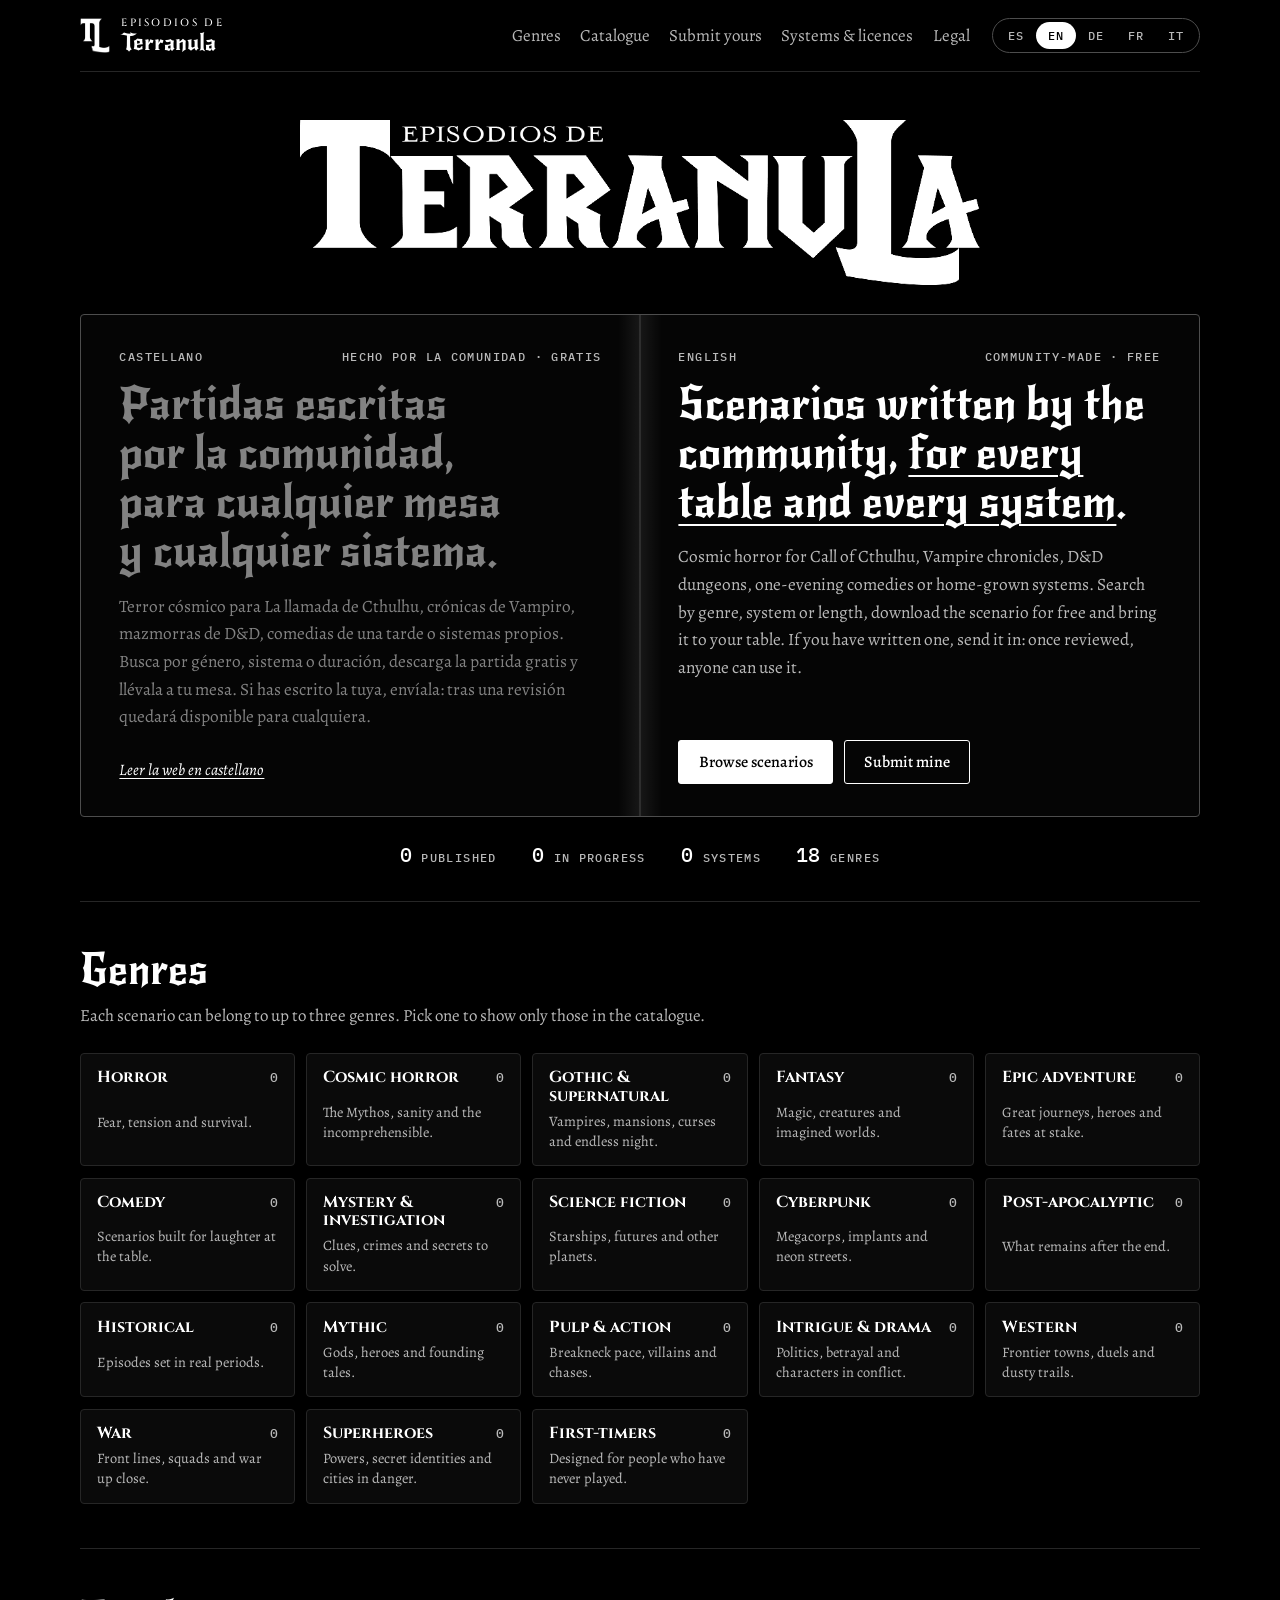
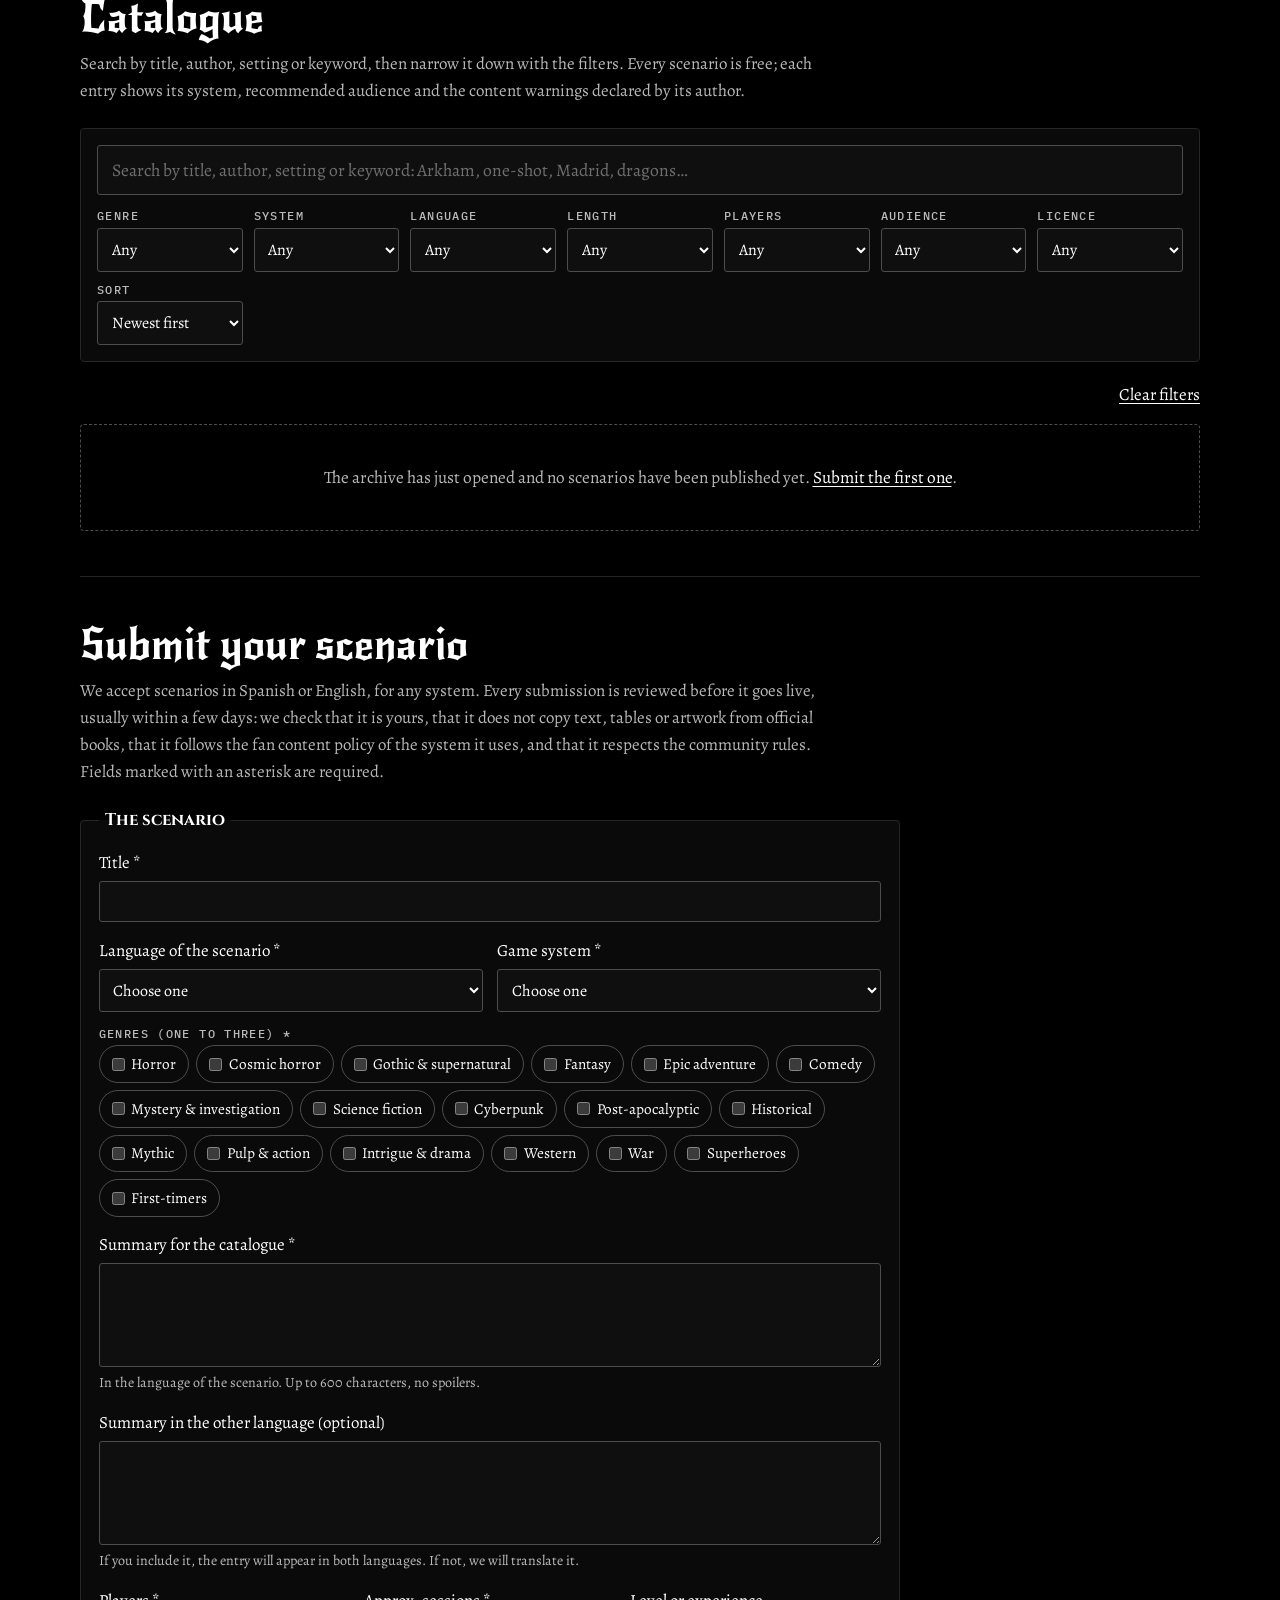
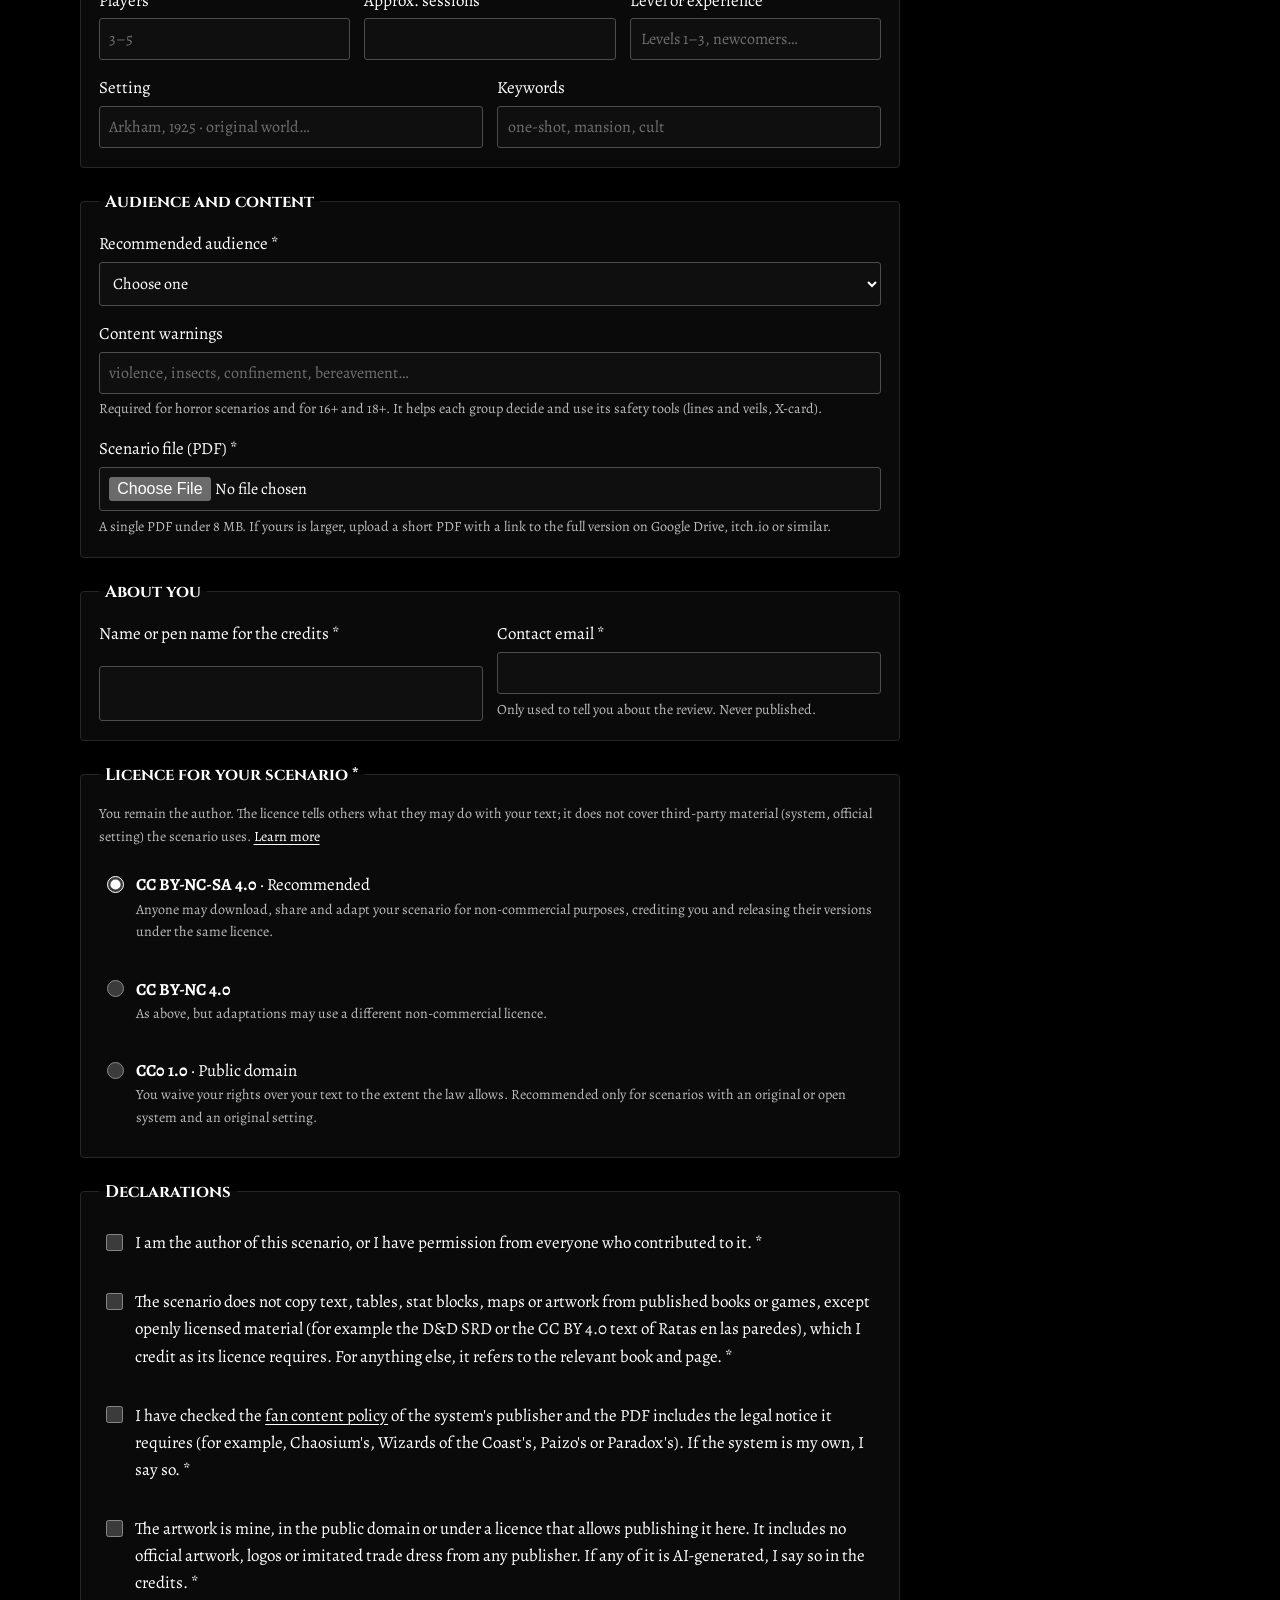
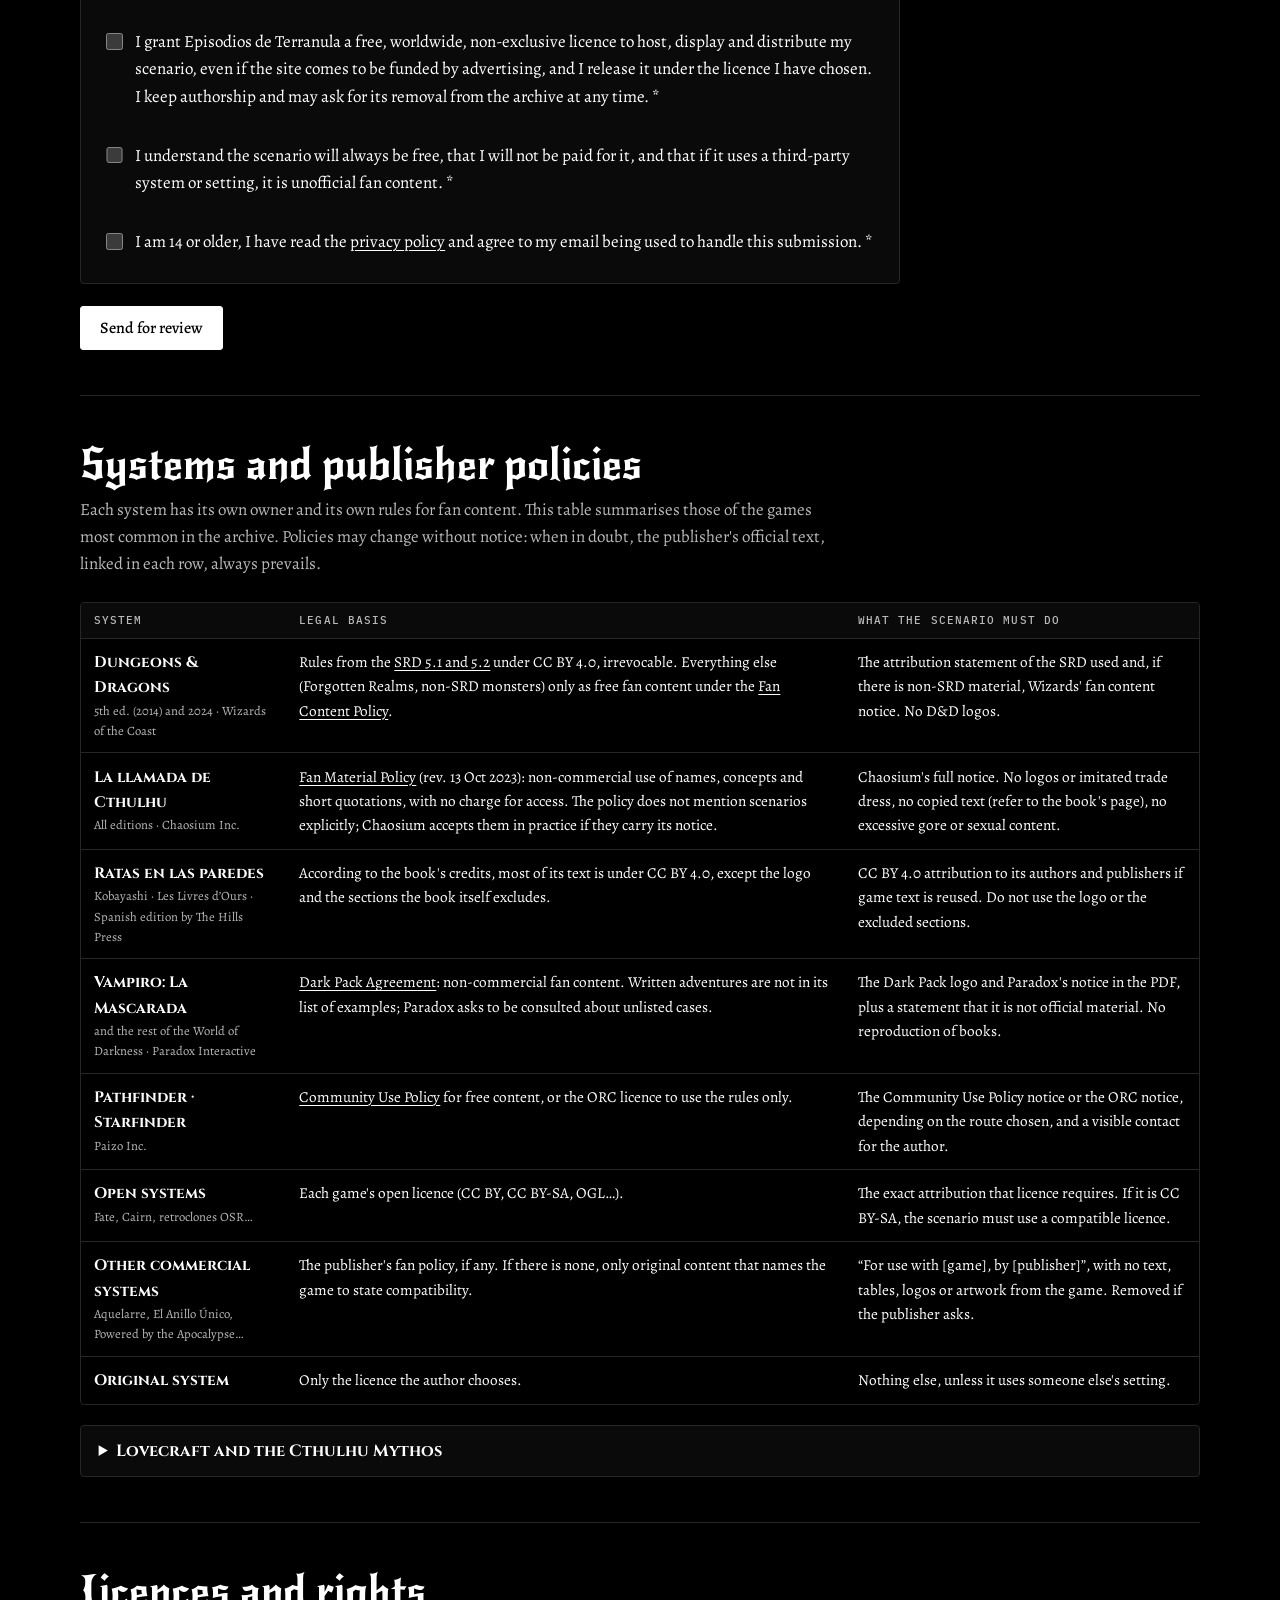
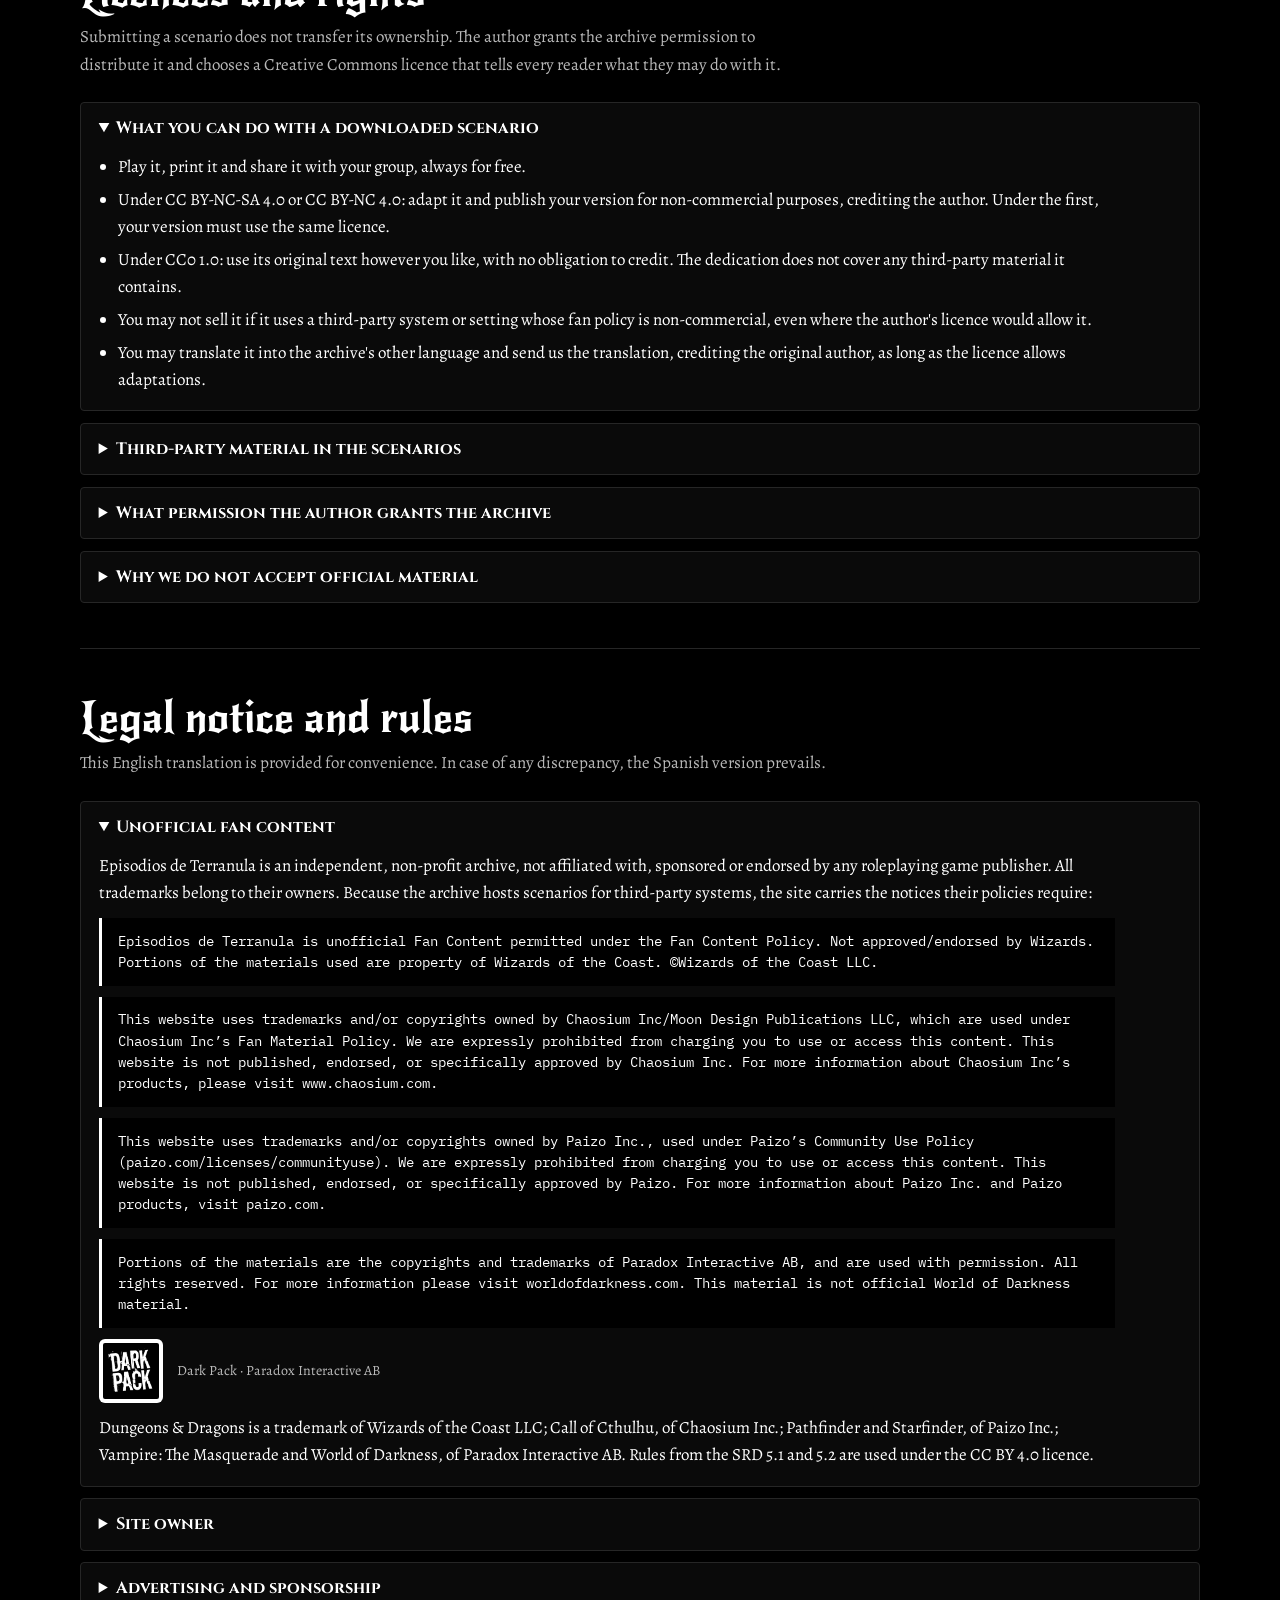
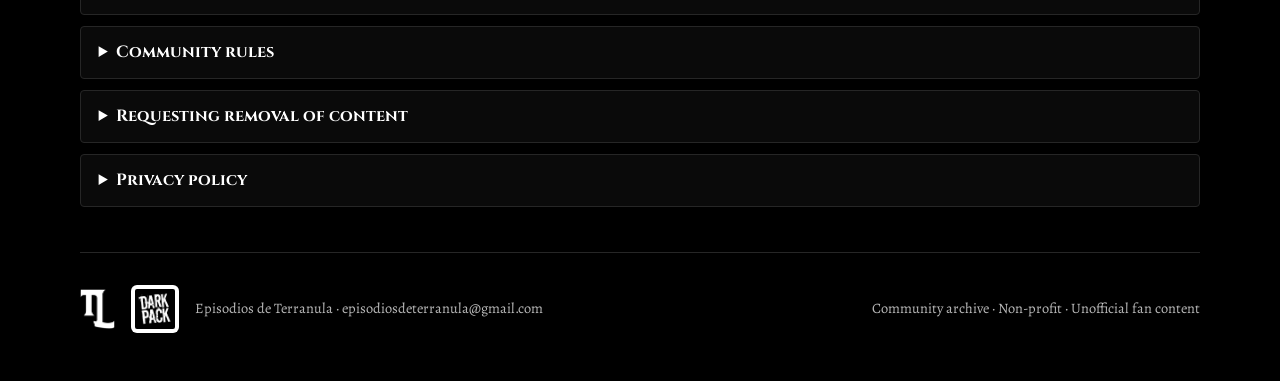
==== index.html @ b9281679 "Add files via upload" ====
<!DOCTYPE html>
<html lang="es" data-lang="es">
<head>
<meta charset="utf-8">
<meta name="viewport" content="width=device-width,initial-scale=1,viewport-fit=cover">
<title>Episodios de Terranula</title>
<meta name="description" content="Archivo comunitario de partidas de rol gratuitas para cualquier sistema: terror, terror cósmico, fantasía, aventura épica, comedia y más. A community archive of free tabletop RPG scenarios for any system.">
<meta name="theme-color" content="#000000">
<link rel="icon" type="image/png" href="favicon.png">
<link rel="preconnect" href="https://fonts.googleapis.com">
<link rel="preconnect" href="https://fonts.gstatic.com" crossorigin>
<link rel="stylesheet" href="https://fonts.googleapis.com/css2?family=New+Rocker&family=Cinzel:wght@500;700&family=Alegreya:ital,wght@0,400;0,500;0,700;1,400&family=IBM+Plex+Mono:wght@400;500&display=swap">
<script>
/* Idioma inicial: ?lang= → preferencia guardada → idioma del navegador */
(function(){
  var l = null, ok = function(x){ return ["es","en","de","fr","it"].indexOf(x) > -1; };
  try { l = new URLSearchParams(location.search).get("lang"); } catch(e){}
  if(!ok(l)){ try { l = localStorage.getItem("et-lang"); } catch(e){} }
  if(!ok(l)){ var n = String(navigator.language || "es").slice(0,2).toLowerCase(); l = ok(n) ? n : "en"; }
  document.documentElement.setAttribute("data-lang", l);
  document.documentElement.lang = l;
})();
</script>
<style>
/* Episodios de Terranula — misma arquitectura que Códice Errante: portada como libro abierto (castellano en el verso, inglés en el recto) y el resto del archivo en el idioma activo. Fondo negro, letra blanca. */
:root{
  color-scheme:dark;
  --bg:#000; --surface:#0A0A0A; --page:#050505; --ink:#FFFFFF; --muted:rgba(255,255,255,.72); --faint:rgba(255,255,255,.5);
  --line:#262626; --line2:#4D4D4D; --field:#0F0F0F; --fold:rgba(255,255,255,.07);
  --display:"New Rocker", "Cinzel", Georgia, serif;
  --caps:"Cinzel", "Trajan Pro", Georgia, serif;
  --body:"Alegreya", "Palatino Linotype", Georgia, serif;
  --mono:"IBM Plex Mono", ui-monospace, "SFMono-Regular", Consolas, monospace;
}
:root:not([data-lang="en"]) body [lang="en"]:not(.both),
:root:not([data-lang="de"]) body [lang="de"]:not(.both),
:root:not([data-lang="fr"]) body [lang="fr"]:not(.both),
:root:not([data-lang="it"]) body [lang="it"]:not(.both),
:root:not([data-lang="es"]) body [lang="es"]:not(.both){display:none !important}
/* Portada: castellano en el verso; en el recto, inglés o el idioma activo (alemán, francés, italiano) */
.page[lang="de"], .page[lang="fr"], .page[lang="it"]{display:none}
:root[data-lang="de"] .page[lang="de"], :root[data-lang="fr"] .page[lang="fr"], :root[data-lang="it"] .page[lang="it"]{display:flex}
:root[data-lang="de"] .page[lang="en"], :root[data-lang="fr"] .page[lang="en"], :root[data-lang="it"] .page[lang="en"]{display:none}
[hidden]{display:none !important}

*{box-sizing:border-box}
html{scroll-behavior:smooth; background:var(--bg)}
@media (prefers-reduced-motion:reduce){html{scroll-behavior:auto}}
body{background:var(--bg); color:var(--ink); font:400 1.06rem/1.6 var(--body); margin:0;
  padding-top:env(safe-area-inset-top,0px); padding-bottom:env(safe-area-inset-bottom,0px);
  padding-left:max(16px, env(safe-area-inset-left, 0px)); padding-right:max(16px, env(safe-area-inset-right, 0px))}
img{max-width:100%}
.wrap{max-width:1120px; margin:0 auto}
a{color:var(--ink); text-decoration-thickness:1px; text-underline-offset:.18em}
a:focus-visible, button:focus-visible, input:focus-visible, select:focus-visible, textarea:focus-visible, summary:focus-visible{outline:2px solid var(--ink); outline-offset:2px}
h1,h2,h3{text-wrap:balance; line-height:1.1; margin:0; font-weight:400}
h1,h2{font-family:var(--display)}
h3{font-family:var(--caps); font-weight:700}
p{margin:0}
.label{font:500 .72rem/1.2 var(--mono); letter-spacing:.12em; text-transform:uppercase; color:var(--muted)}
.sr{position:absolute; width:1px; height:1px; overflow:hidden; clip:rect(0 0 0 0); white-space:nowrap}

/* Navegación */
nav{display:flex; flex-wrap:wrap; gap:.7rem 1.4rem; align-items:center; justify-content:space-between; padding-block:1.1rem; border-bottom:1px solid var(--line)}
.brand{color:var(--ink); text-decoration:none; display:flex; gap:.7rem; align-items:center}
.brand img{width:30px; height:auto; flex:none}
.brand small{display:block; font:500 .66rem/1 var(--caps); letter-spacing:.22em; text-transform:uppercase}
.brand b{display:block; font:400 1.45rem/1 var(--display); margin-top:.15rem}
.navr{display:flex; flex-wrap:wrap; align-items:center; gap:.6rem 1.4rem}
nav ul{list-style:none; display:flex; flex-wrap:wrap; gap:.4rem 1.2rem; margin:0; padding:0}
nav ul a{color:var(--muted); text-decoration:none}
nav ul a:hover{color:var(--ink)}
.langs{display:inline-flex; border:1px solid var(--line2); border-radius:99px; padding:3px}
.langs button{font:500 .78rem/1 var(--mono); letter-spacing:.08em; border:0; background:transparent; color:var(--muted); padding:.45rem .75rem; border-radius:99px; cursor:pointer}
.langs button[aria-pressed="true"]{background:var(--ink); color:var(--bg)}

/* Portada */
.hero{padding-block:3rem 2.2rem; display:grid; gap:1.8rem}
.logo{display:block; width:min(680px, 100%); margin:0 auto; height:auto}
.spread{position:relative; display:grid; grid-template-columns:1fr 1fr; background:var(--page); border:1px solid var(--line2); border-radius:4px}
.spread::after{content:""; position:absolute; top:0; bottom:0; left:50%; width:44px; transform:translateX(-50%); pointer-events:none;
  background:linear-gradient(90deg, transparent, var(--fold) 48%, var(--line2) 50%, var(--fold) 52%, transparent)}
.page{padding:2.2rem 2.4rem 2rem; display:flex; flex-direction:column; gap:1rem; min-width:0; transition:color .25s}
.page .folio{display:flex; justify-content:space-between; gap:1rem}
.page h2{font-size:clamp(1.8rem,3.5vw,2.8rem)}
.page h2 em{font-style:normal; text-decoration:underline; text-decoration-thickness:2px; text-underline-offset:.16em}
.page p{color:var(--muted); font-size:1.08rem; max-width:32em}
.page .foot{margin-top:auto; padding-top:.6rem}
.cta{display:flex; flex-wrap:wrap; gap:.7rem}
.switch{font:italic 400 1rem var(--body); background:none; border:0; padding:0; color:var(--ink); text-decoration:underline; text-underline-offset:.18em; cursor:pointer; text-align:left}
.page:not(.active){color:var(--faint)}
.page:not(.active) h2 em{text-decoration:none}
.page:not(.active) p{color:var(--faint)}
.page:not(.active) .cta{display:none}
.page.active .switch{display:none}
.btn{display:inline-flex; align-items:center; gap:.4rem; font:500 1rem/1 var(--body); padding:.8rem 1.2rem; border-radius:3px; text-decoration:none; border:1px solid var(--ink); color:var(--ink); background:transparent; cursor:pointer}
.btn.primary{background:var(--ink); color:var(--bg)}
.btn[disabled]{opacity:.5; cursor:not-allowed}
.ledger{display:flex; flex-wrap:wrap; gap:.6rem 2.2rem; align-items:baseline; justify-content:center}
.ledger div{display:flex; gap:.6rem; align-items:baseline}
.ledger b{font:500 1.25rem/1 var(--mono); font-variant-numeric:tabular-nums}

section{padding-block:2.8rem; border-top:1px solid var(--line); scroll-margin-top:1rem}
.head{display:grid; gap:.5rem; margin-bottom:1.5rem}
.head h2{font-size:clamp(1.9rem,4.2vw,2.7rem)}
.head p{color:var(--muted); max-width:44em}

/* Géneros */
.genres{display:grid; grid-template-columns:repeat(auto-fill,minmax(200px,1fr)); gap:.7rem}
.genre{display:grid; gap:.35rem; text-align:left; background:var(--surface); border:1px solid var(--line); border-radius:4px; padding:.9rem 1rem; color:var(--ink); font:inherit; cursor:pointer; min-width:0}
.genre:hover, .genre[aria-pressed="true"]{border-color:var(--ink)}
.genre[aria-pressed="true"]{background:#141414}
.genre .gtop{display:flex; justify-content:space-between; align-items:baseline; gap:.6rem}
.genre b{font:700 1rem/1.15 var(--caps)}
.genre .n{font:500 .8rem/1 var(--mono); color:var(--muted); font-variant-numeric:tabular-nums}
.genre span.d{font-size:.9rem; color:var(--muted); line-height:1.4}

/* Buscador y filtros */
.search{display:grid; gap:.9rem; background:var(--surface); border:1px solid var(--line); border-radius:4px; padding:1rem; margin-bottom:1.2rem}
.search input[type=search]{width:100%; font:400 1.1rem var(--body); padding:.75rem .9rem; border:1px solid var(--line2); border-radius:3px; background:var(--field); color:var(--ink)}
.fgrid{display:grid; grid-template-columns:repeat(auto-fit,minmax(140px,1fr)); gap:.7rem}
.fgrid label{display:grid; gap:.3rem; min-width:0}
select, .form input, .form textarea{font:400 1rem var(--body); padding:.55rem .6rem; border:1px solid var(--line2); border-radius:3px; background:var(--field); color:var(--ink); width:100%; min-width:0}
::placeholder{color:rgba(255,255,255,.4)}
.bar{display:flex; flex-wrap:wrap; justify-content:space-between; align-items:center; gap:.6rem; margin-bottom:1rem}
.linkbtn{background:none; border:0; color:var(--ink); font:inherit; cursor:pointer; text-decoration:underline; text-underline-offset:.18em; padding:0}

/* Fichas */
.grid{display:grid; grid-template-columns:repeat(auto-fill,minmax(290px,1fr)); gap:1.1rem}
.grid:empty{display:none}
.card{background:var(--surface); border:1px solid var(--line); border-radius:4px; display:flex; flex-direction:column; min-width:0; text-align:left; color:inherit; font:inherit; padding:0; cursor:pointer}
.card:hover{border-color:var(--ink)}
.card .top{padding:1.1rem 1.1rem .9rem; display:grid; gap:.5rem}
.card h3{font-size:1.3rem}
.by{font-size:.92rem; color:var(--muted); font-style:italic}
.card p.sum{color:var(--muted); font-size:.98rem; display:-webkit-box; -webkit-line-clamp:3; -webkit-box-orient:vertical; overflow:hidden}
.note{font-size:.85rem; color:var(--muted); font-style:italic}
.tags{display:flex; flex-wrap:wrap; gap:.35rem}
.status, .tag{font:500 .68rem/1 var(--mono); padding:.32rem .45rem; border-radius:2px}
.status{letter-spacing:.08em; text-transform:uppercase; border:1px solid var(--ink)}
.status.preparacion{border-style:dashed; color:var(--muted)}
.tag{border:1px solid var(--line2); color:var(--muted)}
.tag.lang{background:var(--ink); color:var(--bg); border-color:var(--ink); letter-spacing:.08em}
.tag.age{border-color:var(--ink); color:var(--ink)}
dl.stats{margin:auto 0 0; display:grid; grid-template-columns:1.4fr 1fr 1fr 1fr; border-top:1px solid var(--line)}
dl.stats div{padding:.65rem .3rem; text-align:center; border-right:1px solid var(--line); min-width:0}
dl.stats div:last-child{border-right:0}
dl.stats dt{font:500 .6rem/1 var(--mono); letter-spacing:.1em; text-transform:uppercase; color:var(--muted)}
dl.stats dd{margin:.35rem 0 0; font:500 .85rem/1.15 var(--mono); font-variant-numeric:tabular-nums; overflow-wrap:anywhere}
.empty{padding:2.4rem 1.5rem; text-align:center; color:var(--muted); border:1px dashed var(--line2); border-radius:4px; font-size:1.08rem}

/* Diálogo de ficha */
dialog{border:1px solid var(--line2); border-radius:6px; background:var(--surface); color:var(--ink); width:min(720px, calc(100vw - 32px)); max-height:calc(100vh - 48px); padding:0}
dialog::backdrop{background:rgba(0,0,0,.8)}
.dlg{padding:1.4rem; display:grid; gap:1rem}
.dlg header{display:flex; justify-content:space-between; gap:1rem; align-items:start}
.dlg h3{font-size:clamp(1.5rem,4vw,2rem)}
.x{background:none; border:1px solid var(--line2); border-radius:3px; color:var(--ink); font:500 1rem var(--mono); width:2.2rem; height:2.2rem; cursor:pointer; flex:none}
.facts{display:grid; grid-template-columns:repeat(auto-fit,minmax(140px,1fr)); gap:.6rem; margin:0}
.facts div{border:1px solid var(--line); border-radius:3px; padding:.6rem .7rem; background:var(--bg); min-width:0}
.facts dd{margin:.3rem 0 0; font:500 .92rem var(--mono); overflow-wrap:anywhere}
.warnbox{border:1px dashed var(--line2); border-radius:3px; padding:.7rem .9rem; font-size:.95rem}
.licbox{border-left:3px solid var(--ink); padding:.7rem .9rem; background:var(--bg); font-size:.95rem; display:grid; gap:.5rem}
.actions{display:flex; flex-wrap:wrap; gap:.7rem; align-items:center}

/* Formulario */
.form{display:grid; gap:1.4rem; max-width:820px}
fieldset{border:1px solid var(--line); border-radius:4px; padding:1.1rem 1.1rem 1.2rem; margin:0; display:grid; gap:.9rem; background:var(--surface); min-width:0}
legend{font:700 1.05rem var(--caps); padding:0 .4rem}
.row{display:grid; grid-template-columns:repeat(auto-fit,minmax(180px,1fr)); gap:.9rem}
.field{display:grid; gap:.3rem; min-width:0}
.hint{font-size:.88rem; color:var(--muted)}
.req::after{content:" *"}
.form textarea{min-height:6.5rem; resize:vertical}
.radio, .check{display:grid; grid-template-columns:auto 1fr; gap:.6rem; align-items:start; padding:.55rem .2rem}
.radio input, .check input{margin-top:.3rem; width:1.05rem; height:1.05rem; accent-color:#fff}
.radio small{display:block; color:var(--muted); font-size:.88rem}
.chips{display:flex; flex-wrap:wrap; gap:.45rem}
.chips label{display:inline-flex; align-items:center; gap:.4rem; border:1px solid var(--line2); border-radius:99px; padding:.35rem .75rem; cursor:pointer; font-size:.95rem}
.chips input{accent-color:#fff; margin:0; width:auto; flex:none}
.chips label:has(input:checked){border-color:var(--ink); background:#161616}
.notice{padding:.9rem 1rem; border-radius:4px; border:1px solid var(--ink); background:var(--surface)}
.notice.err{border-style:dashed}
.hp{display:none}

/* Textos legales */
.legal{display:grid; gap:.7rem}
details{border:1px solid var(--line); border-radius:4px; background:var(--surface); min-width:0}
summary{cursor:pointer; padding:.9rem 1.1rem; font:700 1.02rem var(--caps)}
details .in{padding:0 1.1rem 1.1rem; display:grid; gap:.7rem; max-width:62em; overflow-wrap:anywhere; min-width:0}
details ul{margin:0; padding-left:1.2rem; display:grid; gap:.35rem}
blockquote{margin:0; padding:.8rem 1rem; border-left:3px solid var(--ink); font:400 .85rem/1.55 var(--mono); background:var(--bg); overflow-wrap:anywhere}
.tablewrap{overflow-x:auto; border:1px solid var(--line); border-radius:4px}
table{border-collapse:collapse; width:100%; min-width:640px; font-size:.95rem}
th, td{text-align:left; vertical-align:top; padding:.7rem .8rem; border-bottom:1px solid var(--line)}
th{font:500 .68rem/1.2 var(--mono); letter-spacing:.1em; text-transform:uppercase; color:var(--muted); background:var(--surface)}
tr:last-child td{border-bottom:0}
td b{font-family:var(--caps); font-size:.95rem}
td small{display:block; color:var(--muted)}
footer{padding-block:2rem 3rem; color:var(--muted); font-size:.9rem; border-top:1px solid var(--line); display:flex; flex-wrap:wrap; gap:1rem; justify-content:space-between; align-items:center}
footer .marks{display:flex; gap:1rem; align-items:center}
footer .marks img{height:40px; width:auto}
.dp{background:#fff; border-radius:6px; padding:4px; height:auto; display:block}
footer .marks img.dp{height:48px; width:48px}
.dpline{display:flex; gap:.9rem; align-items:center}
.dpline .dp{width:64px; flex:none}

@media (max-width:760px){
  .spread{grid-template-columns:1fr}
  .spread::after{display:none}
  .page{padding:1.5rem 1.2rem}
  .page.active{order:-1}
  .page:not(.active){border-top:1px solid var(--line2)}
  .page:not(.active) p{display:none}
  .page:not(.active) h2{font-size:1.35rem !important}
  .genres{grid-template-columns:1fr 1fr}
  .genre span.d{display:none}
}
</style>
</head>
<body>
<div class="wrap">
<nav aria-label="Principal / Main">
  <a class="brand" href="#inicio">
    <img src="isotipo-tl.png" alt="" width="30" height="34">
    <span><small>Episodios de</small><b>Terranula</b></span>
  </a>
  <div class="navr">
    <ul>
      <li><a href="#generos"><span lang="es">Géneros</span><span lang="en">Genres</span><span lang="de">Genres</span><span lang="fr">Genres</span><span lang="it">Generi</span></a></li>
      <li><a href="#catalogo"><span lang="es">Catálogo</span><span lang="en">Catalogue</span><span lang="de">Katalog</span><span lang="fr">Catalogue</span><span lang="it">Catalogo</span></a></li>
      <li><a href="#enviar"><span lang="es">Envía tu partida</span><span lang="en">Submit yours</span><span lang="de">Szenario einreichen</span><span lang="fr">Proposer une partie</span><span lang="it">Invia la tua</span></a></li>
      <li><a href="#sistemas"><span lang="es">Sistemas y licencias</span><span lang="en">Systems &amp; licences</span><span lang="de">Systeme &amp; Lizenzen</span><span lang="fr">Systèmes &amp; licences</span><span lang="it">Sistemi e licenze</span></a></li>
      <li data-yt hidden><a class="ytlink" target="_blank" rel="noopener">YouTube</a></li>
      <li><a href="#legal"><span lang="es">Aviso legal</span><span lang="en">Legal</span><span lang="de">Impressum</span><span lang="fr">Mentions légales</span><span lang="it">Note legali</span></a></li>
    </ul>
    <div class="langs" role="group" aria-label="Idioma / Language">
      <button type="button" data-setlang="es" aria-pressed="true" title="Español">ES</button>
      <button type="button" data-setlang="en" aria-pressed="false" title="English">EN</button>
      <button type="button" data-setlang="de" aria-pressed="false" title="Deutsch">DE</button>
      <button type="button" data-setlang="fr" aria-pressed="false" title="Français">FR</button>
      <button type="button" data-setlang="it" aria-pressed="false" title="Italiano">IT</button>
    </div>
  </div>
</nav>

<header class="hero" id="inicio">
  <h1 class="sr">Episodios de Terranula</h1>
  <img class="logo" src="logo-terranula.png" alt="Episodios de Terranula" width="1042" height="252">
  <div class="spread">
    <article class="page both" lang="es">
      <div class="folio"><span class="label">Castellano</span><span class="label">Hecho por la comunidad · Gratis</span></div>
      <h2>Partidas escritas por la comunidad, <em>para cualquier mesa y cualquier sistema</em>.</h2>
      <p>Terror cósmico para La llamada de Cthulhu, crónicas de Vampiro, mazmorras de D&amp;D, comedias de una tarde o sistemas propios. Busca por género, sistema o duración, descarga la partida gratis y llévala a tu mesa. Si has escrito la tuya, envíala: tras una revisión quedará disponible para cualquiera.</p>
      <div class="foot">
        <div class="cta"><a class="btn primary" href="#catalogo">Buscar partidas</a><a class="btn" href="#enviar">Enviar la mía</a></div>
        <button class="switch" type="button" data-setlang="es">Leer la web en castellano</button>
      </div>
    </article>
    <article class="page both" lang="en">
      <div class="folio"><span class="label">English</span><span class="label">Community-made · Free</span></div>
      <h2>Scenarios written by the community, <em>for every table and every system</em>.</h2>
      <p>Cosmic horror for Call of Cthulhu, Vampire chronicles, D&amp;D dungeons, one-evening comedies or home-grown systems. Search by genre, system or length, download the scenario for free and bring it to your table. If you have written one, send it in: once reviewed, anyone can use it.</p>
      <div class="foot">
        <div class="cta"><a class="btn primary" href="#catalogo">Browse scenarios</a><a class="btn" href="#enviar">Submit mine</a></div>
        <button class="switch" type="button" data-setlang="en">Read the site in English</button>
      </div>
    </article>
    <article class="page both" lang="de">
      <div class="folio"><span class="label">Deutsch</span><span class="label">Fan-Werk · Kostenlos</span></div>
      <h2>Szenarien aus der Community, <em>für jeden Spieltisch und jedes System</em>.</h2>
      <p>Kosmischer Horror für Call of Cthulhu, Vampire-Chroniken, D&amp;D-Dungeons, Komödien für einen Abend oder eigene Systeme. Suche nach Genre, System oder Dauer, lade das Szenario kostenlos herunter und bring es an deinen Tisch. Hast du selbst eines geschrieben, reiche es ein: Nach der Prüfung kann es jeder nutzen.</p>
      <div class="foot">
        <div class="cta"><a class="btn primary" href="#catalogo">Szenarien durchsuchen</a><a class="btn" href="#enviar">Meines einreichen</a></div>
        <button class="switch" type="button" data-setlang="de">Website auf Deutsch lesen</button>
      </div>
    </article>
    <article class="page both" lang="fr">
      <div class="folio"><span class="label">Français</span><span class="label">Fait par des fans · Gratuit</span></div>
      <h2>Des parties écrites par la communauté, <em>pour toutes les tables et tous les systèmes</em>.</h2>
      <p>De l’horreur cosmique pour L’Appel de Cthulhu, des chroniques de Vampire, des donjons de D&amp;D, des comédies d’un soir ou des systèmes maison. Cherchez par genre, système ou durée, téléchargez la partie gratuitement et apportez-la à votre table. Si vous en avez écrit une, proposez-la : après relecture, chacun pourra l’utiliser.</p>
      <div class="foot">
        <div class="cta"><a class="btn primary" href="#catalogo">Parcourir les parties</a><a class="btn" href="#enviar">Proposer la mienne</a></div>
        <button class="switch" type="button" data-setlang="fr">Lire le site en français</button>
      </div>
    </article>
    <article class="page both" lang="it">
      <div class="folio"><span class="label">Italiano</span><span class="label">Fatto dai fan · Gratis</span></div>
      <h2>Avventure scritte dalla comunità, <em>per ogni tavolo e ogni sistema</em>.</h2>
      <p>Orrore cosmico per Il Richiamo di Cthulhu, cronache di Vampiri, dungeon di D&amp;D, commedie di una sera o sistemi fatti in casa. Cerca per genere, sistema o durata, scarica l’avventura gratis e portala al tuo tavolo. Se ne hai scritta una, inviala: dopo la revisione, chiunque potrà usarla.</p>
      <div class="foot">
        <div class="cta"><a class="btn primary" href="#catalogo">Sfoglia le avventure</a><a class="btn" href="#enviar">Invia la mia</a></div>
        <button class="switch" type="button" data-setlang="it">Leggi il sito in italiano</button>
      </div>
    </article>
  </div>
  <div class="ledger" aria-live="polite">
    <div><b id="nPub">0</b><span class="label"><span lang="es">Publicadas</span><span lang="en">Published</span><span lang="de">Veröffentlicht</span><span lang="fr">Publiées</span><span lang="it">Pubblicate</span></span></div>
    <div><b id="nPrep">0</b><span class="label"><span lang="es">En preparación</span><span lang="en">In progress</span><span lang="de">In Arbeit</span><span lang="fr">En préparation</span><span lang="it">In preparazione</span></span></div>
    <div><b id="nSys">0</b><span class="label"><span lang="es">Sistemas</span><span lang="en">Systems</span><span lang="de">Systeme</span><span lang="fr">Systèmes</span><span lang="it">Sistemi</span></span></div>
    <div><b id="nGen">18</b><span class="label"><span lang="es">Géneros</span><span lang="en">Genres</span><span lang="de">Genres</span><span lang="fr">Genres</span><span lang="it">Generi</span></span></div>
  </div>
</header>

<section id="generos">
  <div class="head">
    <h2><span lang="es">Géneros</span><span lang="en">Genres</span><span lang="de">Genres</span><span lang="fr">Genres</span><span lang="it">Generi</span></h2>
    <p><span lang="es">Cada partida puede pertenecer a un máximo de tres géneros. Pulsa uno para ver solo las suyas en el catálogo.</span><span lang="en">Each scenario can belong to up to three genres. Pick one to show only those in the catalogue.</span><span lang="de">Jedes Szenario kann bis zu drei Genres angehören. Wähle eines, um im Katalog nur dessen Szenarien zu sehen.</span><span lang="fr">Chaque partie peut appartenir à trois genres au plus. Choisissez-en un pour n’afficher que ses parties dans le catalogue.</span><span lang="it">Ogni avventura può appartenere a un massimo di tre generi. Scegline uno per vedere solo le sue nel catalogo.</span></p>
  </div>
  <div class="genres" id="genres"></div>
</section>

<section id="catalogo">
  <div class="head">
    <h2><span lang="es">Catálogo</span><span lang="en">Catalogue</span><span lang="de">Katalog</span><span lang="fr">Catalogue</span><span lang="it">Catalogo</span></h2>
    <p><span lang="es">Busca por título, autor, ambientación o palabra clave, y afina con los filtros. Todas las partidas son gratuitas; cada ficha indica su sistema, su público recomendado y las advertencias de contenido que ha declarado el autor.</span><span lang="en">Search by title, author, setting or keyword, then narrow it down with the filters. Every scenario is free; each entry shows its system, recommended audience and the content warnings declared by its author.</span><span lang="de">Suche nach Titel, Autor, Schauplatz oder Stichwort und grenze die Ergebnisse mit den Filtern ein. Alle Szenarien sind kostenlos; jeder Eintrag zeigt System, empfohlenes Publikum und die vom Autor angegebenen Inhaltswarnungen.</span><span lang="fr">Cherchez par titre, auteur, cadre ou mot-clé, puis affinez avec les filtres. Toutes les parties sont gratuites ; chaque fiche indique son système, son public recommandé et les avertissements de contenu déclarés par l’auteur.</span><span lang="it">Cerca per titolo, autore, ambientazione o parola chiave e affina con i filtri. Tutte le avventure sono gratuite; ogni scheda indica il sistema, il pubblico consigliato e gli avvisi sui contenuti dichiarati dall’autore.</span></p>
  </div>

  <div class="search" role="search">
    <label class="sr" for="q"><span lang="es">Buscar partidas</span><span lang="en">Search scenarios</span><span lang="de">Szenarien suchen</span><span lang="fr">Rechercher des parties</span><span lang="it">Cerca avventure</span></label>
    <input type="search" id="q" autocomplete="off"
      data-ph-es="Busca por título, autor, ambientación o palabra clave: Arkham, one-shot, Madrid, dragones…"
      data-ph-en="Search by title, author, setting or keyword: Arkham, one-shot, Madrid, dragons…" data-ph-de="Suche nach Titel, Autor, Schauplatz oder Stichwort: Arkham, One-Shot, Madrid, Drachen…" data-ph-fr="Cherchez par titre, auteur, cadre ou mot-clé : Arkham, one-shot, Madrid, dragons…" data-ph-it="Cerca per titolo, autore, ambientazione o parola chiave: Arkham, one-shot, Madrid, draghi…">
    <div class="fgrid">
      <label><span class="label"><span lang="es">Género</span><span lang="en">Genre</span><span lang="de">Genre</span><span lang="fr">Genre</span><span lang="it">Genere</span></span><select id="fGen"></select></label>
      <label><span class="label"><span lang="es">Sistema</span><span lang="en">System</span><span lang="de">System</span><span lang="fr">Système</span><span lang="it">Sistema</span></span><select id="fSis"></select></label>
      <label><span class="label"><span lang="es">Idioma</span><span lang="en">Language</span><span lang="de">Sprache</span><span lang="fr">Langue</span><span lang="it">Lingua</span></span>
        <select id="fIdioma"><option value="" data-en="Any" data-de="Beliebig" data-fr="Indifférent" data-it="Qualsiasi">Cualquiera</option><option value="es" data-en="Spanish" data-de="Spanisch" data-fr="Espagnol" data-it="Spagnolo">Español</option><option value="en" data-en="English" data-de="Englisch" data-fr="Anglais" data-it="Inglese">Inglés</option></select></label>
      <label><span class="label"><span lang="es">Duración</span><span lang="en">Length</span><span lang="de">Dauer</span><span lang="fr">Durée</span><span lang="it">Durata</span></span>
        <select id="fDur"><option value="" data-en="Any" data-de="Beliebig" data-fr="Indifférent" data-it="Qualsiasi">Cualquiera</option><option value="1" data-en="One-shot" data-de="Eine Sitzung" data-fr="Une séance" data-it="Una sessione">Una sesión</option><option value="2-4" data-en="2–4 sessions" data-de="2–4 Sitzungen" data-fr="2–4 séances" data-it="2–4 sessioni">2–4 sesiones</option><option value="5-999" data-en="Campaign (5+)" data-de="Kampagne (5+)" data-fr="Campagne (5+)" data-it="Campagna (5+)">Campaña (5 o más)</option></select></label>
      <label><span class="label"><span lang="es">Jugadores</span><span lang="en">Players</span><span lang="de">Spieler</span><span lang="fr">Joueurs</span><span lang="it">Giocatori</span></span>
        <select id="fPj"><option value="" data-en="Any" data-de="Beliebig" data-fr="Indifférent" data-it="Qualsiasi">Cualquiera</option><option value="1" data-en="1 (solo)" data-de="1 (solo)" data-fr="1 (en solo)" data-it="1 (in solitario)">1 (en solitario)</option><option value="2">2</option><option value="3">3</option><option value="4">4</option><option value="5">5</option><option value="6" data-en="6 or more" data-de="6 oder mehr" data-fr="6 ou plus" data-it="6 o più">6 o más</option></select></label>
      <label><span class="label"><span lang="es">Público</span><span lang="en">Audience</span><span lang="de">Publikum</span><span lang="fr">Public</span><span lang="it">Pubblico</span></span>
        <select id="fPub"><option value="" data-en="Any" data-de="Beliebig" data-fr="Indifférent" data-it="Qualsiasi">Cualquiera</option><option value="tp" data-en="All ages" data-de="Alle Altersstufen" data-fr="Tout public" data-it="Per tutti">Todos los públicos</option><option value="12" data-en="Up to 12+" data-de="Bis ab 12" data-fr="Jusqu’à 12+" data-it="Fino a +12">Hasta +12</option><option value="16" data-en="Up to 16+" data-de="Bis ab 16" data-fr="Jusqu’à 16+" data-it="Fino a +16">Hasta +16</option></select></label>
      <label><span class="label"><span lang="es">Licencia</span><span lang="en">Licence</span><span lang="de">Lizenz</span><span lang="fr">Licence</span><span lang="it">Licenza</span></span>
        <select id="fLic"><option value="" data-en="Any" data-de="Beliebig" data-fr="Indifférent" data-it="Qualsiasi">Cualquiera</option><option>CC BY-NC-SA 4.0</option><option>CC BY-NC 4.0</option><option>CC0 1.0</option></select></label>
      <label><span class="label"><span lang="es">Ordenar</span><span lang="en">Sort</span><span lang="de">Sortieren</span><span lang="fr">Trier</span><span lang="it">Ordina</span></span>
        <select id="fOrden"><option value="reciente" data-en="Newest first" data-de="Neueste zuerst" data-fr="Plus récentes" data-it="Più recenti">Más recientes</option><option value="titulo" data-en="Title (A–Z)" data-de="Titel (A–Z)" data-fr="Titre (A–Z)" data-it="Titolo (A–Z)">Título (A–Z)</option><option value="corta" data-en="Shortest first" data-de="Kürzeste zuerst" data-fr="Plus courtes d’abord" data-it="Più brevi prima">Más cortas primero</option></select></label>
    </div>
  </div>

  <div class="bar"><span class="label" id="count" aria-live="polite"></span><button class="linkbtn" id="reset" type="button"><span lang="es">Quitar filtros</span><span lang="en">Clear filters</span><span lang="de">Filter zurücksetzen</span><span lang="fr">Effacer les filtres</span><span lang="it">Rimuovi filtri</span></button></div>
  <div class="grid" id="grid"></div>
  <p class="empty" id="empty" hidden></p>
</section>

<dialog id="dlg" aria-labelledby="dTitle">
  <div class="dlg">
    <header>
      <div style="display:grid; gap:.5rem">
        <div class="tags" id="dTags"></div>
        <h3 id="dTitle"></h3>
        <span class="by" id="dBy"></span>
      </div>
      <button class="x" id="dClose" type="button" aria-label="Cerrar / Close">×</button>
    </header>
    <p id="dSum"></p>
    <dl class="facts" id="dFacts"></dl>
    <div class="warnbox" id="dWarn" hidden></div>
    <div class="licbox" id="dLic"></div>
    <div class="actions" id="dAct"></div>
  </div>
</dialog>

<section id="enviar">
  <div class="head">
    <h2><span lang="es">Envía tu partida</span><span lang="en">Submit your scenario</span><span lang="de">Reiche dein Szenario ein</span><span lang="fr">Proposez votre partie</span><span lang="it">Invia la tua avventura</span></h2>
    <p><span lang="es">Aceptamos partidas en español o en inglés, para cualquier sistema. Todos los envíos se revisan antes de publicarse, normalmente en unos días: comprobamos que la partida sea tuya, que no copie texto, tablas ni ilustraciones de libros oficiales, que cumpla la política de contenido de fans del sistema que usa y que respete las normas de la comunidad. Los campos con asterisco son obligatorios.</span><span lang="en">We accept scenarios in Spanish or English, for any system. Every submission is reviewed before it goes live, usually within a few days: we check that it is yours, that it does not copy text, tables or artwork from official books, that it follows the fan content policy of the system it uses, and that it respects the community rules. Fields marked with an asterisk are required.</span><span lang="de">Wir nehmen Szenarien auf Spanisch oder Englisch für jedes System an. Jede Einreichung wird vor der Veröffentlichung geprüft, meist innerhalb weniger Tage: Wir prüfen, ob sie von dir stammt, ob sie keine Texte, Tabellen oder Illustrationen aus offiziellen Büchern kopiert, ob sie die Fan-Content-Richtlinie des verwendeten Systems einhält und ob sie die Gemeinschaftsregeln respektiert. Mit Sternchen markierte Felder sind Pflichtfelder.</span><span lang="fr">Nous acceptons les parties en espagnol ou en anglais, pour tout système. Chaque envoi est relu avant publication, en général en quelques jours : nous vérifions qu’il est bien de vous, qu’il ne copie ni texte, ni tableau, ni illustration de livres officiels, qu’il respecte la politique de contenu de fans du système utilisé et les règles de la communauté. Les champs marqués d’un astérisque sont obligatoires.</span><span lang="it">Accettiamo avventure in spagnolo o in inglese, per qualsiasi sistema. Ogni invio viene revisionato prima della pubblicazione, di solito in pochi giorni: verifichiamo che sia tuo, che non copi testi, tabelle o illustrazioni da libri ufficiali, che rispetti la politica sui contenuti dei fan del sistema usato e le regole della comunità. I campi con l’asterisco sono obbligatori.</span></p>
  </div>

  <form class="form" id="envio" name="envio-partida" method="POST" action="/gracias.html" data-netlify="true" netlify-honeypot="bot-field" enctype="multipart/form-data" novalidate>
    <input type="hidden" name="form-name" value="envio-partida">
    <input type="hidden" name="idioma-contacto" id="idiomaContacto" value="es">
    <p class="hp"><label>No rellenes este campo / Leave empty: <input name="bot-field" tabindex="-1" autocomplete="off"></label></p>

    <fieldset>
      <legend><span lang="es">La partida</span><span lang="en">The scenario</span><span lang="de">Das Szenario</span><span lang="fr">La partie</span><span lang="it">L’avventura</span></legend>
      <div class="field"><label class="req" for="titulo"><span lang="es">Título</span><span lang="en">Title</span><span lang="de">Titel</span><span lang="fr">Titre</span><span lang="it">Titolo</span></label><input id="titulo" name="titulo" required maxlength="120"></div>
      <div class="row">
        <div class="field"><label class="req" for="idioma"><span lang="es">Idioma de la partida</span><span lang="en">Language of the scenario</span><span lang="de">Sprache des Szenarios</span><span lang="fr">Langue de la partie</span><span lang="it">Lingua dell’avventura</span></label>
          <select id="idioma" name="idioma" required><option value="" data-en="Choose one" data-de="Bitte wählen" data-fr="Choisissez" data-it="Scegli">Elige uno</option><option value="es" data-en="Spanish" data-de="Spanisch" data-fr="Espagnol" data-it="Spagnolo">Español</option><option value="en" data-en="English" data-de="Englisch" data-fr="Anglais" data-it="Inglese">Inglés</option><option value="bi" data-en="Both (bilingual)" data-de="Beide (zweisprachig)" data-fr="Les deux (bilingue)" data-it="Entrambe (bilingue)">Ambos (bilingüe)</option></select></div>
        <div class="field"><label class="req" for="sistema"><span lang="es">Sistema de juego</span><span lang="en">Game system</span><span lang="de">Spielsystem</span><span lang="fr">Système de jeu</span><span lang="it">Sistema di gioco</span></label><select id="sistema" name="sistema" required></select></div>
        <div class="field" id="otroWrap" hidden><label class="req" for="sistemaOtro"><span lang="es">¿Qué sistema?</span><span lang="en">Which system?</span><span lang="de">Welches System?</span><span lang="fr">Quel système ?</span><span lang="it">Quale sistema?</span></label><input id="sistemaOtro" name="sistema-otro" maxlength="80"></div>
      </div>
      <div class="field">
        <span class="label req" id="genLbl"><span lang="es">Géneros (de uno a tres)</span><span lang="en">Genres (one to three)</span><span lang="de">Genres (eins bis drei)</span><span lang="fr">Genres (un à trois)</span><span lang="it">Generi (da uno a tre)</span></span>
        <div class="chips" id="genChips" role="group" aria-labelledby="genLbl"></div>
      </div>
      <div class="field"><label class="req" for="resumen"><span lang="es">Resumen para la ficha</span><span lang="en">Summary for the catalogue</span><span lang="de">Zusammenfassung für den Katalog</span><span lang="fr">Résumé pour la fiche</span><span lang="it">Riassunto per la scheda</span></label><textarea id="resumen" name="resumen" required maxlength="600"></textarea><span class="hint"><span lang="es">En el idioma de la partida. Hasta 600 caracteres, sin destripar el final.</span><span lang="en">In the language of the scenario. Up to 600 characters, no spoilers.</span><span lang="de">In der Sprache des Szenarios. Bis zu 600 Zeichen, ohne das Ende zu verraten.</span><span lang="fr">Dans la langue de la partie. Jusqu’à 600 caractères, sans dévoiler la fin.</span><span lang="it">Nella lingua dell’avventura. Fino a 600 caratteri, senza rivelare il finale.</span></span></div>
      <div class="field"><label for="resumenTrad"><span lang="es">Resumen en el otro idioma (opcional)</span><span lang="en">Summary in the other language (optional)</span><span lang="de">Zusammenfassung in der anderen Sprache (optional)</span><span lang="fr">Résumé dans l’autre langue (facultatif)</span><span lang="it">Riassunto nell’altra lingua (facoltativo)</span></label><textarea id="resumenTrad" name="resumen-traduccion" maxlength="600"></textarea><span class="hint"><span lang="es">Si lo incluyes, la ficha se mostrará en los dos idiomas. Si no, la traduciremos nosotros.</span><span lang="en">If you include it, the entry will appear in both languages. If not, we will translate it.</span><span lang="de">Wenn du sie beifügst, erscheint der Eintrag in beiden Sprachen. Andernfalls übersetzen wir sie.</span><span lang="fr">Si vous l’ajoutez, la fiche apparaîtra dans les deux langues. Sinon, nous la traduirons.</span><span lang="it">Se lo aggiungi, la scheda apparirà in entrambe le lingue. Altrimenti lo tradurremo noi.</span></span></div>
      <div class="row">
        <div class="field"><label class="req" for="jugadores"><span lang="es">Jugadores</span><span lang="en">Players</span><span lang="de">Spieler</span><span lang="fr">Joueurs</span><span lang="it">Giocatori</span></label><input id="jugadores" name="jugadores" placeholder="3–5" required maxlength="10"></div>
        <div class="field"><label class="req" for="sesiones"><span lang="es">Sesiones aprox.</span><span lang="en">Approx. sessions</span><span lang="de">Sitzungen (ca.)</span><span lang="fr">Séances (env.)</span><span lang="it">Sessioni (circa)</span></label><input id="sesiones" name="sesiones" type="number" min="1" max="999" required></div>
        <div class="field"><label for="nivel"><span lang="es">Nivel o experiencia</span><span lang="en">Level or experience</span><span lang="de">Stufe oder Erfahrung</span><span lang="fr">Niveau ou expérience</span><span lang="it">Livello o esperienza</span></label><input id="nivel" name="nivel" maxlength="60" data-ph-es="Niveles 1–3, novatos…" data-ph-en="Levels 1–3, newcomers…" data-ph-de="Stufen 1–3, Einsteiger…" data-ph-fr="Niveaux 1–3, débutants…" data-ph-it="Livelli 1–3, principianti…"></div>
      </div>
      <div class="row">
        <div class="field"><label for="ambientacion"><span lang="es">Ambientación</span><span lang="en">Setting</span><span lang="de">Schauplatz</span><span lang="fr">Cadre</span><span lang="it">Ambientazione</span></label><input id="ambientacion" name="ambientacion" maxlength="80" data-ph-es="Arkham, 1925 · mundo propio…" data-ph-en="Arkham, 1925 · original world…" data-ph-de="Arkham, 1925 · eigene Welt…" data-ph-fr="Arkham, 1925 · univers original…" data-ph-it="Arkham, 1925 · mondo originale…"></div>
        <div class="field"><label for="etiquetas"><span lang="es">Palabras clave</span><span lang="en">Keywords</span><span lang="de">Stichwörter</span><span lang="fr">Mots-clés</span><span lang="it">Parole chiave</span></label><input id="etiquetas" name="etiquetas" maxlength="160" data-ph-es="one-shot, mansión, culto" data-ph-en="one-shot, mansion, cult" data-ph-de="One-Shot, Herrenhaus, Kult" data-ph-fr="one-shot, manoir, culte" data-ph-it="one-shot, villa, culto"></div>
      </div>
    </fieldset>

    <fieldset>
      <legend><span lang="es">Público y contenido</span><span lang="en">Audience and content</span><span lang="de">Publikum und Inhalt</span><span lang="fr">Public et contenu</span><span lang="it">Pubblico e contenuti</span></legend>
      <div class="row">
        <div class="field"><label class="req" for="publico"><span lang="es">Público recomendado</span><span lang="en">Recommended audience</span><span lang="de">Empfohlenes Publikum</span><span lang="fr">Public recommandé</span><span lang="it">Pubblico consigliato</span></label>
          <select id="publico" name="publico" required><option value="" data-en="Choose one" data-de="Bitte wählen" data-fr="Choisissez" data-it="Scegli">Elige uno</option><option value="tp" data-en="All ages" data-de="Alle Altersstufen" data-fr="Tout public" data-it="Per tutti">Todos los públicos</option><option value="12" data-en="12+" data-de="ab 12" data-fr="12+" data-it="+12">+12</option><option value="16" data-en="16+" data-de="ab 16" data-fr="16+" data-it="+16">+16</option><option value="18" data-en="18+ (mature themes)" data-de="ab 18 (Themen für Erwachsene)" data-fr="18+ (thèmes adultes)" data-it="+18 (temi per adulti)">+18 (temas adultos)</option></select></div>
      </div>
      <div class="field"><label for="advertencias"><span lang="es">Advertencias de contenido</span><span lang="en">Content warnings</span><span lang="de">Inhaltswarnungen</span><span lang="fr">Avertissements de contenu</span><span lang="it">Avvisi sui contenuti</span></label><input id="advertencias" name="advertencias" maxlength="240" data-ph-es="violencia, insectos, encierro, pérdida de un familiar…" data-ph-en="violence, insects, confinement, bereavement…" data-ph-de="Gewalt, Insekten, Eingesperrtsein, Trauer…" data-ph-fr="violence, insectes, enfermement, deuil…" data-ph-it="violenza, insetti, reclusione, lutto…"><span class="hint"><span lang="es">Obligatorio si la partida es de terror o para +16 y +18. Ayuda a cada grupo a decidir y a usar sus herramientas de seguridad (líneas y velos, carta X).</span><span lang="en">Required for horror scenarios and for 16+ and 18+. It helps each group decide and use its safety tools (lines and veils, X-card).</span><span lang="de">Pflicht bei Horror-Szenarien sowie ab 16 und ab 18. Sie helfen jeder Gruppe bei der Entscheidung und beim Einsatz ihrer Sicherheitswerkzeuge (Lines &amp; Veils, X-Karte).</span><span lang="fr">Obligatoires pour les parties d’horreur et pour les publics 16+ et 18+. Ils aident chaque groupe à décider et à utiliser ses outils de sécurité (lignes et voiles, carte X).</span><span lang="it">Obbligatori per le avventure horror e per +16 e +18. Aiutano ogni gruppo a decidere e a usare i propri strumenti di sicurezza (linee e veli, carta X).</span></span></div>
      <div class="field"><label class="req" for="archivo"><span lang="es">Archivo de la partida (PDF)</span><span lang="en">Scenario file (PDF)</span><span lang="de">Szenariodatei (PDF)</span><span lang="fr">Fichier de la partie (PDF)</span><span lang="it">File dell’avventura (PDF)</span></label><input id="archivo" name="archivo" type="file" accept="application/pdf,.pdf" required><span class="hint"><span lang="es">Un único PDF de menos de 8 MB. Si pesa más, sube un PDF corto con el enlace a la versión completa en Google Drive, itch.io u otro servicio.</span><span lang="en">A single PDF under 8 MB. If yours is larger, upload a short PDF with a link to the full version on Google Drive, itch.io or similar.</span><span lang="de">Eine einzelne PDF-Datei unter 8 MB. Ist deine größer, lade eine kurze PDF mit einem Link zur vollständigen Fassung auf Google Drive, itch.io oder einem ähnlichen Dienst hoch.</span><span lang="fr">Un seul PDF de moins de 8 Mo. S’il est plus lourd, envoyez un PDF court avec un lien vers la version complète sur Google Drive, itch.io ou un service similaire.</span><span lang="it">Un unico PDF di meno di 8 MB. Se è più grande, carica un PDF breve con il link alla versione completa su Google Drive, itch.io o un servizio simile.</span></span></div>
    </fieldset>

    <fieldset>
      <legend><span lang="es">Sobre ti</span><span lang="en">About you</span><span lang="de">Über dich</span><span lang="fr">À propos de vous</span><span lang="it">Su di te</span></legend>
      <div class="row">
        <div class="field"><label class="req" for="autor"><span lang="es">Nombre o seudónimo para los créditos</span><span lang="en">Name or pen name for the credits</span><span lang="de">Name oder Pseudonym für die Credits</span><span lang="fr">Nom ou pseudonyme pour les crédits</span><span lang="it">Nome o pseudonimo per i crediti</span></label><input id="autor" name="autor" required maxlength="80"></div>
        <div class="field"><label class="req" for="email"><span lang="es">Correo de contacto</span><span lang="en">Contact email</span><span lang="de">Kontakt-E-Mail</span><span lang="fr">E-mail de contact</span><span lang="it">E-mail di contatto</span></label><input id="email" name="email" type="email" required maxlength="120"><span class="hint"><span lang="es">Solo para avisarte de la revisión. Nunca se publica.</span><span lang="en">Only used to tell you about the review. Never published.</span><span lang="de">Nur, um dich über die Prüfung zu informieren. Wird nie veröffentlicht.</span><span lang="fr">Utilisé uniquement pour vous informer de la relecture. Jamais publié.</span><span lang="it">Serve solo per informarti sulla revisione. Non viene mai pubblicata.</span></span></div>
      </div>
    </fieldset>

    <fieldset>
      <legend class="req"><span lang="es">Licencia de tu partida</span><span lang="en">Licence for your scenario</span><span lang="de">Lizenz für dein Szenario</span><span lang="fr">Licence de votre partie</span><span lang="it">Licenza della tua avventura</span></legend>
      <p class="hint"><span lang="es">Sigues siendo el autor. La licencia indica qué pueden hacer los demás con tu texto; no cubre el material ajeno (sistema, ambientación oficial) que use la partida.</span><span lang="en">You remain the author. The licence tells others what they may do with your text; it does not cover third-party material (system, official setting) the scenario uses.</span><span lang="de">Du bleibst der Autor. Die Lizenz legt fest, was andere mit deinem Text tun dürfen; sie gilt nicht für fremdes Material (System, offizielle Welt), das das Szenario verwendet.</span><span lang="fr">Vous restez l’auteur. La licence indique aux autres ce qu’ils peuvent faire de votre texte ; elle ne couvre pas le contenu de tiers (système, univers officiel) utilisé par la partie.</span><span lang="it">Resti l’autore. La licenza indica agli altri cosa possono fare con il tuo testo; non copre il materiale di terzi (sistema, ambientazione ufficiale) usato dall’avventura.</span> <a href="#licencias"><span lang="es">Más información</span><span lang="en">Learn more</span><span lang="de">Mehr erfahren</span><span lang="fr">En savoir plus</span><span lang="it">Per saperne di più</span></a></p>
      <label class="radio"><input type="radio" name="licencia" value="CC BY-NC-SA 4.0" required checked><span><b>CC BY-NC-SA 4.0</b> · <span lang="es">Recomendada</span><span lang="en">Recommended</span><span lang="de">Empfohlen</span><span lang="fr">Recommandée</span><span lang="it">Consigliata</span><small><span lang="es">Cualquiera puede descargar, compartir y adaptar tu partida, sin fines comerciales, citándote y publicando sus versiones con la misma licencia.</span><span lang="en">Anyone may download, share and adapt your scenario for non-commercial purposes, crediting you and releasing their versions under the same licence.</span><span lang="de">Jeder darf dein Szenario herunterladen, teilen und bearbeiten, nicht kommerziell, mit Namensnennung und unter derselben Lizenz für eigene Fassungen.</span><span lang="fr">Chacun peut télécharger, partager et adapter votre partie à des fins non commerciales, en vous citant et en publiant ses versions sous la même licence.</span><span lang="it">Chiunque può scaricare, condividere e adattare la tua avventura senza fini commerciali, citandoti e pubblicando le proprie versioni con la stessa licenza.</span></small></span></label>
      <label class="radio"><input type="radio" name="licencia" value="CC BY-NC 4.0"><span><b>CC BY-NC 4.0</b><small><span lang="es">Como la anterior, pero las adaptaciones pueden usar otra licencia no comercial.</span><span lang="en">As above, but adaptations may use a different non-commercial licence.</span><span lang="de">Wie oben, aber Bearbeitungen dürfen eine andere nicht kommerzielle Lizenz verwenden.</span><span lang="fr">Comme la précédente, mais les adaptations peuvent utiliser une autre licence non commerciale.</span><span lang="it">Come la precedente, ma gli adattamenti possono usare un’altra licenza non commerciale.</span></small></span></label>
      <label class="radio"><input type="radio" name="licencia" value="CC0 1.0"><span><b>CC0 1.0</b> · <span lang="es">Dominio público</span><span lang="en">Public domain</span><span lang="de">Gemeinfrei</span><span lang="fr">Domaine public</span><span lang="it">Pubblico dominio</span><small><span lang="es">Renuncias a tus derechos sobre tu texto en la medida que permita la ley. Recomendada solo para partidas con sistema propio o libre y ambientación original.</span><span lang="en">You waive your rights over your text to the extent the law allows. Recommended only for scenarios with an original or open system and an original setting.</span><span lang="de">Du verzichtest im gesetzlich zulässigen Umfang auf deine Rechte an deinem Text. Nur empfohlen für Szenarien mit eigenem oder freiem System und eigener Welt.</span><span lang="fr">Vous renoncez à vos droits sur votre texte dans la mesure permise par la loi. Recommandée uniquement pour les parties au système original ou libre et à l’univers original.</span><span lang="it">Rinunci ai tuoi diritti sul testo nella misura consentita dalla legge. Consigliata solo per avventure con sistema proprio o libero e ambientazione originale.</span></small></span></label>
    </fieldset>

    <fieldset>
      <legend><span lang="es">Declaraciones</span><span lang="en">Declarations</span><span lang="de">Erklärungen</span><span lang="fr">Déclarations</span><span lang="it">Dichiarazioni</span></legend>
      <label class="check"><input type="checkbox" name="decl-autoria" value="si" required><span class="req"><span lang="es">Soy el autor o autora de esta partida, o cuento con permiso de todas las personas que han participado en ella.</span><span lang="en">I am the author of this scenario, or I have permission from everyone who contributed to it.</span><span lang="de">Ich bin der Autor bzw. die Autorin dieses Szenarios oder habe die Erlaubnis aller, die daran mitgewirkt haben.</span><span lang="fr">Je suis l’auteur ou l’autrice de cette partie, ou j’ai l’accord de toutes les personnes qui y ont participé.</span><span lang="it">Sono l’autore o l’autrice di questa avventura, oppure ho il permesso di tutte le persone che vi hanno partecipato.</span></span></label>
      <label class="check"><input type="checkbox" name="decl-oficial" value="si" required><span class="req"><span lang="es">La partida no copia texto, tablas, perfiles de criaturas, mapas ni ilustraciones de libros o juegos publicados, salvo material con licencia abierta (por ejemplo, el SRD de D&amp;D o el texto CC BY 4.0 de Ratas en las paredes), que atribuyo como exige su licencia. Para lo demás, remite al manual y a la página correspondientes.</span><span lang="en">The scenario does not copy text, tables, stat blocks, maps or artwork from published books or games, except openly licensed material (for example the D&amp;D SRD or the CC BY 4.0 text of Ratas en las paredes), which I credit as its licence requires. For anything else, it refers to the relevant book and page.</span><span lang="de">Das Szenario kopiert keine Texte, Tabellen, Werteblöcke, Karten oder Illustrationen aus veröffentlichten Büchern oder Spielen, außer frei lizenziertem Material (zum Beispiel dem D&amp;D-SRD oder dem CC-BY-4.0-Text von Ratas en las paredes), das ich gemäß seiner Lizenz nenne. Für alles andere verweist es auf Buch und Seite.</span><span lang="fr">La partie ne copie ni texte, ni tableau, ni profil de créature, ni carte, ni illustration de livres ou jeux publiés, sauf du contenu sous licence libre (par exemple le SRD de D&amp;D ou le texte CC BY 4.0 de Ratas en las paredes), que je crédite comme l’exige sa licence. Pour le reste, elle renvoie au livre et à la page.</span><span lang="it">L’avventura non copia testi, tabelle, profili di creature, mappe o illustrazioni da libri o giochi pubblicati, salvo materiale con licenza aperta (per esempio l’SRD di D&amp;D o il testo CC BY 4.0 di Ratas en las paredes), che attribuisco come richiede la sua licenza. Per il resto rimanda al manuale e alla pagina.</span></span></label>
      <label class="check"><input type="checkbox" name="decl-politica" value="si" required><span class="req"><span lang="es">He consultado la <a href="#sistemas">política de contenido de fans</a> del editor del sistema y el PDF incluye el aviso legal que exige (por ejemplo, el de Chaosium, Wizards of the Coast, Paizo o Paradox). Si el sistema es propio, lo indico.</span><span lang="en">I have checked the <a href="#sistemas">fan content policy</a> of the system's publisher and the PDF includes the legal notice it requires (for example, Chaosium's, Wizards of the Coast's, Paizo's or Paradox's). If the system is my own, I say so.</span><span lang="de">Ich habe die <a href="#sistemas">Fan-Content-Richtlinie</a> des Systemverlags geprüft, und die PDF enthält den geforderten rechtlichen Hinweis (zum Beispiel von Chaosium, Wizards of the Coast, Paizo oder Paradox). Ist das System mein eigenes, gebe ich das an.</span><span lang="fr">J’ai consulté la <a href="#sistemas">politique de contenu de fans</a> de l’éditeur du système et le PDF inclut la mention légale qu’elle exige (par exemple celle de Chaosium, Wizards of the Coast, Paizo ou Paradox). Si le système est le mien, je l’indique.</span><span lang="it">Ho consultato la <a href="#sistemas">politica sui contenuti dei fan</a> dell’editore del sistema e il PDF include l’avviso legale richiesto (per esempio quello di Chaosium, Wizards of the Coast, Paizo o Paradox). Se il sistema è mio, lo indico.</span></span></label>
      <label class="check"><input type="checkbox" name="decl-imagenes" value="si" required><span class="req"><span lang="es">Las ilustraciones son mías, de dominio público o tienen una licencia que permite publicarlas aquí. No incluyen arte oficial, logotipos ni maquetación imitada de ninguna editorial. Si alguna está generada con IA, lo indico en los créditos.</span><span lang="en">The artwork is mine, in the public domain or under a licence that allows publishing it here. It includes no official artwork, logos or imitated trade dress from any publisher. If any of it is AI-generated, I say so in the credits.</span><span lang="de">Die Illustrationen stammen von mir, sind gemeinfrei oder stehen unter einer Lizenz, die ihre Veröffentlichung hier erlaubt. Sie enthalten keine offiziellen Illustrationen, Logos oder nachgeahmte Gestaltung eines Verlags. Ist eine davon mit KI erzeugt, gebe ich das in den Credits an.</span><span lang="fr">Les illustrations sont de moi, dans le domaine public ou sous une licence qui permet de les publier ici. Elles ne contiennent ni illustration officielle, ni logo, ni maquette imitée d’un éditeur. Si l’une d’elles est générée par IA, je l’indique dans les crédits.</span><span lang="it">Le illustrazioni sono mie, di pubblico dominio o con una licenza che ne consente la pubblicazione qui. Non includono illustrazioni ufficiali, loghi né impaginazioni imitate di alcun editore. Se qualcuna è generata con l’IA, lo indico nei crediti.</span></span></label>
      <label class="check"><input type="checkbox" name="decl-cesion" value="si" required><span class="req"><span lang="es">Concedo a Episodios de Terranula una licencia gratuita, mundial y no exclusiva para alojar, mostrar y distribuir mi partida, aunque la web llegue a financiarse con publicidad, y la publico bajo la licencia que he elegido. Conservo la autoría y puedo pedir su retirada del archivo en cualquier momento.</span><span lang="en">I grant Episodios de Terranula a free, worldwide, non-exclusive licence to host, display and distribute my scenario, even if the site comes to be funded by advertising, and I release it under the licence I have chosen. I keep authorship and may ask for its removal from the archive at any time.</span><span lang="de">Ich räume Episodios de Terranula eine kostenlose, weltweite, nicht ausschließliche Lizenz ein, mein Szenario zu hosten, anzuzeigen und zu verbreiten, auch wenn sich die Website eines Tages durch Werbung finanziert, und veröffentliche es unter der gewählten Lizenz. Ich bleibe Urheber und kann jederzeit die Entfernung aus dem Archiv verlangen.</span><span lang="fr">J’accorde à Episodios de Terranula une licence gratuite, mondiale et non exclusive pour héberger, afficher et diffuser ma partie, même si le site vient à être financé par la publicité, et je la publie sous la licence choisie. Je reste l’auteur et je peux demander son retrait de l’archive à tout moment.</span><span lang="it">Concedo a Episodios de Terranula una licenza gratuita, mondiale e non esclusiva per ospitare, mostrare e distribuire la mia avventura, anche se il sito arrivasse a finanziarsi con la pubblicità, e la pubblico con la licenza scelta. Resto l’autore e posso chiederne la rimozione dall’archivio in qualsiasi momento.</span></span></label>
      <label class="check"><input type="checkbox" name="decl-gratis" value="si" required><span class="req"><span lang="es">Entiendo que la partida será siempre gratuita, que no recibiré pago por ella y que, si usa un sistema o una ambientación de terceros, es contenido de fans no oficial.</span><span lang="en">I understand the scenario will always be free, that I will not be paid for it, and that if it uses a third-party system or setting, it is unofficial fan content.</span><span lang="de">Mir ist bewusst, dass das Szenario immer kostenlos sein wird, dass ich dafür nicht bezahlt werde und dass es, wenn es ein fremdes System oder eine fremde Welt verwendet, inoffizieller Fan-Content ist.</span><span lang="fr">Je comprends que la partie sera toujours gratuite, que je ne serai pas payé pour elle et que, si elle utilise un système ou un univers de tiers, il s’agit d’un contenu de fans non officiel.</span><span lang="it">Capisco che l’avventura sarà sempre gratuita, che non riceverò alcun compenso e che, se usa un sistema o un’ambientazione di terzi, è un contenuto dei fan non ufficiale.</span></span></label>
      <label class="check"><input type="checkbox" name="decl-privacidad" value="si" required><span class="req"><span lang="es">Tengo 14 años o más, he leído la <a href="#privacidad">política de privacidad</a> y acepto que se use mi correo para gestionar este envío.</span><span lang="en">I am 14 or older, I have read the <a href="#privacidad">privacy policy</a> and agree to my email being used to handle this submission.</span><span lang="de">Ich bin mindestens 14 Jahre alt, habe die <a href="#privacidad">Datenschutzerklärung</a> gelesen und bin damit einverstanden, dass meine E-Mail zur Bearbeitung dieser Einreichung verwendet wird.</span><span lang="fr">J’ai 14 ans ou plus, j’ai lu la <a href="#privacidad">politique de confidentialité</a> et j’accepte que mon e-mail soit utilisé pour traiter cet envoi.</span><span lang="it">Ho almeno 14 anni, ho letto l’<a href="#privacidad">informativa sulla privacy</a> e accetto che la mia e-mail sia usata per gestire questo invio.</span></span></label>
    </fieldset>

    <div class="notice err" id="formErr" role="alert" hidden></div>
    <div class="notice" id="formOk" role="status" hidden></div>
    <div><button class="btn primary" type="submit"><span lang="es">Enviar a revisión</span><span lang="en">Send for review</span><span lang="de">Zur Prüfung senden</span><span lang="fr">Envoyer en relecture</span><span lang="it">Invia per la revisione</span></button></div>
  </form>
</section>

<section id="sistemas">
  <div class="head">
    <h2><span lang="es">Sistemas y políticas de los editores</span><span lang="en">Systems and publisher policies</span><span lang="de">Systeme und Verlagsrichtlinien</span><span lang="fr">Systèmes et politiques des éditeurs</span><span lang="it">Sistemi e politiche degli editori</span></h2>
    <p><span lang="es">Cada sistema tiene su propio titular y sus propias reglas para el contenido de fans. Esta tabla resume las de los juegos más habituales en el archivo. Las políticas pueden cambiar sin aviso: en caso de duda, manda siempre el texto oficial del editor, enlazado en cada fila.</span><span lang="en">Each system has its own owner and its own rules for fan content. This table summarises those of the games most common in the archive. Policies may change without notice: when in doubt, the publisher's official text, linked in each row, always prevails.</span><span lang="de">Jedes System hat seinen eigenen Rechteinhaber und eigene Regeln für Fan-Content. Diese Tabelle fasst die der im Archiv häufigsten Spiele zusammen. Richtlinien können sich ohne Vorankündigung ändern: Im Zweifel gilt immer der offizielle, in jeder Zeile verlinkte Text des Verlags.</span><span lang="fr">Chaque système a son propre titulaire et ses propres règles pour le contenu de fans. Ce tableau résume celles des jeux les plus courants dans l’archive. Les politiques peuvent changer sans préavis : en cas de doute, le texte officiel de l’éditeur, lié dans chaque ligne, prévaut toujours.</span><span lang="it">Ogni sistema ha il proprio titolare e le proprie regole per i contenuti dei fan. Questa tabella riassume quelle dei giochi più frequenti nell’archivio. Le politiche possono cambiare senza preavviso: in caso di dubbio prevale sempre il testo ufficiale dell’editore, collegato in ogni riga.</span></p>
  </div>
  <div class="tablewrap">
    <table>
      <thead><tr>
        <th><span lang="es">Sistema</span><span lang="en">System</span><span lang="de">System</span><span lang="fr">Système</span><span lang="it">Sistema</span></th>
        <th><span lang="es">Base legal</span><span lang="en">Legal basis</span><span lang="de">Rechtsgrundlage</span><span lang="fr">Base juridique</span><span lang="it">Base giuridica</span></th>
        <th><span lang="es">Qué exige a la partida</span><span lang="en">What the scenario must do</span><span lang="de">Was das Szenario erfüllen muss</span><span lang="fr">Ce que la partie doit respecter</span><span lang="it">Cosa deve rispettare l’avventura</span></th>
      </tr></thead>
      <tbody>
        <tr>
          <td><b>Dungeons &amp; Dragons</b><small><span lang="es">5ª ed. (2014) y 2024</span><span lang="en">5th ed. (2014) and 2024</span><span lang="de">5. Edition (2014) und 2024</span><span lang="fr">5e édition (2014) et 2024</span><span lang="it">5ª edizione (2014) e 2024</span> · Wizards of the Coast</small></td>
          <td><span lang="es">Reglas del <a href="https://www.dndbeyond.com/srd" target="_blank" rel="noopener">SRD 5.1 y 5.2</a> bajo CC BY 4.0, irrevocable. El resto (Reinos Olvidados, monstruos fuera del SRD) solo como contenido de fans gratuito según la <a href="https://company.wizards.com/fancontentpolicy" target="_blank" rel="noopener">Fan Content Policy</a>.</span><span lang="en">Rules from the <a href="https://www.dndbeyond.com/srd" target="_blank" rel="noopener">SRD 5.1 and 5.2</a> under CC BY 4.0, irrevocable. Everything else (Forgotten Realms, non-SRD monsters) only as free fan content under the <a href="https://company.wizards.com/fancontentpolicy" target="_blank" rel="noopener">Fan Content Policy</a>.</span><span lang="de">Regeln aus dem <a href="https://www.dndbeyond.com/srd" target="_blank" rel="noopener">SRD 5.1 und 5.2</a> unter CC BY 4.0, unwiderruflich. Alles andere (Vergessene Reiche, Monster außerhalb des SRD) nur als kostenloser Fan-Content gemäß der <a href="https://company.wizards.com/fancontentpolicy" target="_blank" rel="noopener">Fan Content Policy</a>.</span><span lang="fr">Règles du <a href="https://www.dndbeyond.com/srd" target="_blank" rel="noopener">SRD 5.1 et 5.2</a> sous CC BY 4.0, irrévocable. Le reste (Royaumes oubliés, monstres hors SRD) uniquement comme contenu de fans gratuit selon la <a href="https://company.wizards.com/fancontentpolicy" target="_blank" rel="noopener">Fan Content Policy</a>.</span><span lang="it">Regole dell’<a href="https://www.dndbeyond.com/srd" target="_blank" rel="noopener">SRD 5.1 e 5.2</a> con licenza CC BY 4.0, irrevocabile. Il resto (Forgotten Realms, mostri fuori dall’SRD) solo come contenuto dei fan gratuito secondo la <a href="https://company.wizards.com/fancontentpolicy" target="_blank" rel="noopener">Fan Content Policy</a>.</span></td>
          <td><span lang="es">Frase de atribución del SRD usado y, si hay material ajeno al SRD, el aviso de contenido de fans de Wizards. Sin logotipos de D&amp;D.</span><span lang="en">The attribution statement of the SRD used and, if there is non-SRD material, Wizards' fan content notice. No D&amp;D logos.</span><span lang="de">Die Namensnennung des verwendeten SRD und, bei Material außerhalb des SRD, der Fan-Content-Hinweis von Wizards. Keine D&amp;D-Logos.</span><span lang="fr">La mention d’attribution du SRD utilisé et, s’il y a du contenu hors SRD, la mention de contenu de fans de Wizards. Pas de logos de D&amp;D.</span><span lang="it">La frase di attribuzione dell’SRD usato e, se c’è materiale fuori dall’SRD, l’avviso per i contenuti dei fan di Wizards. Nessun logo di D&amp;D.</span></td>
        </tr>
        <tr>
          <td><b>La llamada de Cthulhu</b><small><span lang="es">Todas las ediciones</span><span lang="en">All editions</span><span lang="de">Alle Editionen</span><span lang="fr">Toutes les éditions</span><span lang="it">Tutte le edizioni</span> · Chaosium Inc.</small></td>
          <td><span lang="es"><a href="https://www.chaosium.com/fan-material-policy" target="_blank" rel="noopener">Fan Material Policy</a> (rev. 13-10-2023): uso no comercial de nombres, conceptos y citas breves, sin cobrar por el acceso. La política no menciona expresamente los escenarios; Chaosium los admite en la práctica si llevan su aviso.</span><span lang="en"><a href="https://www.chaosium.com/fan-material-policy" target="_blank" rel="noopener">Fan Material Policy</a> (rev. 13 Oct 2023): non-commercial use of names, concepts and short quotations, with no charge for access. The policy does not mention scenarios explicitly; Chaosium accepts them in practice if they carry its notice.</span><span lang="de"><a href="https://www.chaosium.com/fan-material-policy" target="_blank" rel="noopener">Fan Material Policy</a> (Fassung vom 13.10.2023): nicht kommerzielle Nutzung von Namen, Konzepten und kurzen Zitaten, ohne Gebühr für den Zugang. Szenarien werden nicht ausdrücklich erwähnt; Chaosium akzeptiert sie in der Praxis, wenn sie seinen Hinweis tragen.</span><span lang="fr"><a href="https://www.chaosium.com/fan-material-policy" target="_blank" rel="noopener">Fan Material Policy</a> (rév. 13/10/2023) : usage non commercial de noms, concepts et citations courtes, sans faire payer l’accès. La politique ne mentionne pas expressément les scénarios ; Chaosium les accepte en pratique s’ils portent sa mention.</span><span lang="it"><a href="https://www.chaosium.com/fan-material-policy" target="_blank" rel="noopener">Fan Material Policy</a> (rev. 13/10/2023): uso non commerciale di nomi, concetti e citazioni brevi, senza far pagare l’accesso. La politica non menziona espressamente gli scenari; Chaosium li accetta nella pratica se riportano il suo avviso.</span></td>
          <td><span lang="es">El aviso completo de Chaosium. Sin logotipos ni maquetación imitada, sin copiar texto (remitir a la página del manual), sin gore excesivo ni contenido sexual.</span><span lang="en">Chaosium's full notice. No logos or imitated trade dress, no copied text (refer to the book's page), no excessive gore or sexual content.</span><span lang="de">Der vollständige Hinweis von Chaosium. Keine Logos oder nachgeahmte Gestaltung, kein kopierter Text (auf die Buchseite verweisen), keine übermäßige Gewalt und keine sexuellen Inhalte.</span><span lang="fr">La mention complète de Chaosium. Pas de logos ni de maquette imitée, pas de texte copié (renvoyer à la page du livre), pas de gore excessif ni de contenu sexuel.</span><span lang="it">L’avviso completo di Chaosium. Nessun logo né impaginazione imitata, nessun testo copiato (rimandare alla pagina del manuale), niente splatter eccessivo né contenuti sessuali.</span></td>
        </tr>
        <tr>
          <td><b>Ratas en las paredes</b><small>Kobayashi · Les Livres d’Ours · <span lang="es">ed. española de</span><span lang="en">Spanish edition by</span><span lang="de">spanische Ausgabe von</span><span lang="fr">édition espagnole de</span><span lang="it">edizione spagnola di</span> The Hills Press</small></td>
          <td><span lang="es">Según los créditos del libro, la mayor parte de su texto está bajo CC BY 4.0, salvo el logotipo y las secciones que el propio libro excluye.</span><span lang="en">According to the book's credits, most of its text is under CC BY 4.0, except the logo and the sections the book itself excludes.</span><span lang="de">Laut den Credits des Buches steht der Großteil seines Textes unter CC BY 4.0, außer dem Logo und den vom Buch selbst ausgenommenen Abschnitten.</span><span lang="fr">D’après les crédits du livre, l’essentiel de son texte est sous CC BY 4.0, sauf le logo et les sections que le livre exclut lui-même.</span><span lang="it">Secondo i crediti del libro, la maggior parte del testo è sotto CC BY 4.0, tranne il logo e le sezioni che il libro stesso esclude.</span></td>
          <td><span lang="es">Atribución CC BY 4.0 a sus autores y editoriales si se reutiliza texto del juego. No usar el logotipo ni las secciones excluidas.</span><span lang="en">CC BY 4.0 attribution to its authors and publishers if game text is reused. Do not use the logo or the excluded sections.</span><span lang="de">Namensnennung nach CC BY 4.0 an Autoren und Verlage, wenn Spieltext wiederverwendet wird. Logo und ausgenommene Abschnitte nicht verwenden.</span><span lang="fr">Attribution CC BY 4.0 à ses auteurs et éditeurs si du texte du jeu est réutilisé. Ne pas utiliser le logo ni les sections exclues.</span><span lang="it">Attribuzione CC BY 4.0 ad autori ed editori se si riutilizza testo del gioco. Non usare il logo né le sezioni escluse.</span></td>
        </tr>
        <tr>
          <td><b>Vampiro: La Mascarada</b><small><span lang="es">y el resto del Mundo de Tinieblas · Paradox Interactive</span><span lang="en">and the rest of the World of Darkness · Paradox Interactive</span><span lang="de">und die übrige World of Darkness · Paradox Interactive</span><span lang="fr">et le reste du Monde des Ténèbres · Paradox Interactive</span><span lang="it">e il resto del Mondo di Tenebra · Paradox Interactive</span></small></td>
          <td><span lang="es"><a href="https://www.paradoxinteractive.com/games/world-of-darkness/community/dark-pack-agreement" target="_blank" rel="noopener">Dark Pack Agreement</a>: contenido de fans no comercial. Las aventuras escritas no figuran en su lista de ejemplos; Paradox pide consultar los casos no listados.</span><span lang="en"><a href="https://www.paradoxinteractive.com/games/world-of-darkness/community/dark-pack-agreement" target="_blank" rel="noopener">Dark Pack Agreement</a>: non-commercial fan content. Written adventures are not in its list of examples; Paradox asks to be consulted about unlisted cases.</span><span lang="de"><a href="https://www.paradoxinteractive.com/games/world-of-darkness/community/dark-pack-agreement" target="_blank" rel="noopener">Dark Pack Agreement</a>: nicht kommerzieller Fan-Content. Geschriebene Abenteuer stehen nicht in der Liste der Beispiele; Paradox bittet, bei nicht aufgeführten Fällen nachzufragen.</span><span lang="fr"><a href="https://www.paradoxinteractive.com/games/world-of-darkness/community/dark-pack-agreement" target="_blank" rel="noopener">Dark Pack Agreement</a> : contenu de fans non commercial. Les aventures écrites ne figurent pas dans sa liste d’exemples ; Paradox demande à être consulté pour les cas non listés.</span><span lang="it"><a href="https://www.paradoxinteractive.com/games/world-of-darkness/community/dark-pack-agreement" target="_blank" rel="noopener">Dark Pack Agreement</a>: contenuti dei fan non commerciali. Le avventure scritte non compaiono nel suo elenco di esempi; Paradox chiede di essere consultata per i casi non elencati.</span></td>
          <td><span lang="es">El logotipo Dark Pack y el aviso de Paradox en el PDF, más la indicación de que no es material oficial. Sin reproducir libros.</span><span lang="en">The Dark Pack logo and Paradox's notice in the PDF, plus a statement that it is not official material. No reproduction of books.</span><span lang="de">Das Dark-Pack-Logo und der Hinweis von Paradox in der PDF sowie die Angabe, dass es kein offizielles Material ist. Keine Wiedergabe von Büchern.</span><span lang="fr">Le logo Dark Pack et la mention de Paradox dans le PDF, ainsi que l’indication qu’il ne s’agit pas de matériel officiel. Aucune reproduction de livres.</span><span lang="it">Il logo Dark Pack e l’avviso di Paradox nel PDF, più l’indicazione che non si tratta di materiale ufficiale. Nessuna riproduzione di libri.</span></td>
        </tr>
        <tr>
          <td><b>Pathfinder · Starfinder</b><small>Paizo Inc.</small></td>
          <td><span lang="es"><a href="https://paizo.com/licenses/communityuse" target="_blank" rel="noopener">Community Use Policy</a> para contenido gratuito, o la licencia ORC para usar solo las reglas.</span><span lang="en"><a href="https://paizo.com/licenses/communityuse" target="_blank" rel="noopener">Community Use Policy</a> for free content, or the ORC licence to use the rules only.</span><span lang="de"><a href="https://paizo.com/licenses/communityuse" target="_blank" rel="noopener">Community Use Policy</a> für kostenlose Inhalte oder die ORC-Lizenz, um nur die Regeln zu nutzen.</span><span lang="fr"><a href="https://paizo.com/licenses/communityuse" target="_blank" rel="noopener">Community Use Policy</a> pour le contenu gratuit, ou la licence ORC pour n’utiliser que les règles.</span><span lang="it"><a href="https://paizo.com/licenses/communityuse" target="_blank" rel="noopener">Community Use Policy</a> per i contenuti gratuiti, oppure la licenza ORC per usare solo le regole.</span></td>
          <td><span lang="es">El aviso de la Community Use Policy o el de la ORC, según la vía elegida, y un contacto visible del autor.</span><span lang="en">The Community Use Policy notice or the ORC notice, depending on the route chosen, and a visible contact for the author.</span><span lang="de">Der Hinweis der Community Use Policy oder der ORC, je nach gewähltem Weg, und ein sichtbarer Kontakt des Autors.</span><span lang="fr">La mention de la Community Use Policy ou celle de l’ORC, selon la voie choisie, et un contact visible de l’auteur.</span><span lang="it">L’avviso della Community Use Policy o quello dell’ORC, secondo la via scelta, e un contatto visibile dell’autore.</span></td>
        </tr>
        <tr>
          <td><b><span lang="es">Sistemas libres</span><span lang="en">Open systems</span><span lang="de">Freie Systeme</span><span lang="fr">Systèmes libres</span><span lang="it">Sistemi liberi</span></b><small>Fate, Cairn, retroclones OSR…</small></td>
          <td><span lang="es">La licencia abierta de cada juego (CC BY, CC BY-SA, OGL…).</span><span lang="en">Each game's open licence (CC BY, CC BY-SA, OGL…).</span><span lang="de">Die freie Lizenz des jeweiligen Spiels (CC BY, CC BY-SA, OGL…).</span><span lang="fr">La licence libre de chaque jeu (CC BY, CC BY-SA, OGL…).</span><span lang="it">La licenza aperta di ciascun gioco (CC BY, CC BY-SA, OGL…).</span></td>
          <td><span lang="es">La atribución exacta que pida esa licencia. Si es CC BY-SA, la partida debe usar una licencia compatible.</span><span lang="en">The exact attribution that licence requires. If it is CC BY-SA, the scenario must use a compatible licence.</span><span lang="de">Genau die Namensnennung, die diese Lizenz verlangt. Bei CC BY-SA muss das Szenario eine kompatible Lizenz verwenden.</span><span lang="fr">L’attribution exacte que demande cette licence. Si elle est CC BY-SA, la partie doit utiliser une licence compatible.</span><span lang="it">L’attribuzione esatta richiesta da quella licenza. Se è CC BY-SA, l’avventura deve usare una licenza compatibile.</span></td>
        </tr>
        <tr>
          <td><b><span lang="es">Otros sistemas comerciales</span><span lang="en">Other commercial systems</span><span lang="de">Andere kommerzielle Systeme</span><span lang="fr">Autres systèmes commerciaux</span><span lang="it">Altri sistemi commerciali</span></b><small>Aquelarre, El Anillo Único, Powered by the Apocalypse…</small></td>
          <td><span lang="es">La política de fans del editor, si la tiene. Si no la tiene, solo contenido original que mencione el juego para indicar compatibilidad.</span><span lang="en">The publisher's fan policy, if any. If there is none, only original content that names the game to state compatibility.</span><span lang="de">Die Fan-Richtlinie des Verlags, falls vorhanden. Andernfalls nur eigene Inhalte, die das Spiel nennen, um Kompatibilität anzugeben.</span><span lang="fr">La politique de fans de l’éditeur, s’il en a une. Sinon, uniquement du contenu original qui nomme le jeu pour indiquer la compatibilité.</span><span lang="it">La politica per i fan dell’editore, se esiste. Altrimenti solo contenuti originali che nominano il gioco per indicarne la compatibilità.</span></td>
          <td><span lang="es">“Para usar con [juego], de [editorial]”, sin texto, tablas, logotipos ni arte del juego. Se retira si el editor lo pide.</span><span lang="en">“For use with [game], by [publisher]”, with no text, tables, logos or artwork from the game. Removed if the publisher asks.</span><span lang="de">„Zur Verwendung mit [Spiel] von [Verlag]“, ohne Texte, Tabellen, Logos oder Illustrationen des Spiels. Wird entfernt, wenn der Verlag es verlangt.</span><span lang="fr">« Pour [jeu], de [éditeur] », sans texte, tableau, logo ni illustration du jeu. Retirée si l’éditeur le demande.</span><span lang="it">«Da usare con [gioco], di [editore]», senza testi, tabelle, loghi né illustrazioni del gioco. Rimossa se l’editore lo chiede.</span></td>
        </tr>
        <tr>
          <td><b><span lang="es">Sistema propio</span><span lang="en">Original system</span><span lang="de">Eigenes System</span><span lang="fr">Système original</span><span lang="it">Sistema proprio</span></b></td>
          <td><span lang="es">Solo la licencia que elige el autor.</span><span lang="en">Only the licence the author chooses.</span><span lang="de">Nur die vom Autor gewählte Lizenz.</span><span lang="fr">Seulement la licence choisie par l’auteur.</span><span lang="it">Solo la licenza scelta dall’autore.</span></td>
          <td><span lang="es">Nada más, salvo que use una ambientación ajena.</span><span lang="en">Nothing else, unless it uses someone else's setting.</span><span lang="de">Nichts weiter, es sei denn, es verwendet eine fremde Welt.</span><span lang="fr">Rien d’autre, sauf si elle utilise l’univers de quelqu’un d’autre.</span><span lang="it">Nient’altro, a meno che usi un’ambientazione altrui.</span></td>
        </tr>
      </tbody>
    </table>
  </div>

  <div class="legal" style="margin-top:1.2rem">
    <details id="lovecraft"><summary><span lang="es">Lovecraft y los Mitos de Cthulhu</span><span lang="en">Lovecraft and the Cthulhu Mythos</span><span lang="de">Lovecraft und der Cthulhu-Mythos</span><span lang="fr">Lovecraft et le Mythe de Cthulhu</span><span lang="it">Lovecraft e i Miti di Cthulhu</span></summary><div class="in">
      <p lang="es">H. P. Lovecraft murió en 1937. Como falleció antes del 7 de diciembre de 1987, en España sus obras se protegieron durante 80 años y están en dominio público desde el 1 de enero de 2018: puedes usar libremente a Cthulhu, el Necronomicón, Arkham o Innsmouth tal como aparecen en sus relatos. Hay tres límites:</p>
      <ul lang="es">
        <li><b>Las traducciones</b> son obras propias de sus traductores. Para citar un relato en castellano, usa una traducción en dominio público o traduce tú mismo.</li>
        <li><b>Los Mitos posteriores</b> (Derleth, Lumley, Campbell y otros autores) pueden seguir protegidos.</li>
        <li><b>Los libros de juego</b> son obras protegidas aunque traten de los Mitos. Las reglas de cordura, los perfiles de criaturas y los textos de La llamada de Cthulhu pertenecen a Chaosium; los de Ratas en las paredes, a sus autores, bajo la licencia indicada arriba.</li>
      </ul>
      <p lang="en">H. P. Lovecraft died in 1937. Because he died before 7 December 1987, his works were protected in Spain for 80 years and have been in the public domain there since 1 January 2018: you may freely use Cthulhu, the Necronomicon, Arkham or Innsmouth as they appear in his stories. There are three limits:</p><p lang="de">H. P. Lovecraft starb 1937. Da er vor dem 7. Dezember 1987 starb, waren seine Werke in Spanien 80 Jahre lang geschützt und sind dort seit dem 1. Januar 2018 gemeinfrei: Du kannst Cthulhu, das Necronomicon, Arkham oder Innsmouth so, wie sie in seinen Erzählungen vorkommen, frei verwenden. Es gibt drei Grenzen:</p><p lang="fr">H. P. Lovecraft est mort en 1937. Comme il est décédé avant le 7 décembre 1987, ses œuvres ont été protégées en Espagne pendant 80 ans et y sont dans le domaine public depuis le 1er janvier 2018 : vous pouvez utiliser librement Cthulhu, le Necronomicon, Arkham ou Innsmouth tels qu’ils apparaissent dans ses récits. Il y a trois limites :</p><p lang="it">H. P. Lovecraft morì nel 1937. Poiché morì prima del 7 dicembre 1987, in Spagna le sue opere sono state protette per 80 anni e sono di pubblico dominio dal 1º gennaio 2018: puoi usare liberamente Cthulhu, il Necronomicon, Arkham o Innsmouth così come compaiono nei suoi racconti. Ci sono tre limiti:</p>
      <ul lang="en">
        <li><b>Translations</b> are works of their translators. To quote a story in Spanish, use a public-domain translation or translate it yourself.</li>
        <li><b>Later Mythos</b> (Derleth, Lumley, Campbell and other authors) may still be protected.</li>
        <li><b>Game books</b> are protected works even when they deal with the Mythos. Sanity rules, creature stats and Call of Cthulhu text belong to Chaosium; those of Ratas en las paredes belong to its authors, under the licence given above.</li>
      </ul><ul lang="de"><li><b>Übersetzungen</b> sind Werke ihrer Übersetzer. Um eine Erzählung auf Spanisch zu zitieren, verwende eine gemeinfreie Übersetzung oder übersetze selbst.</li><li><b>Spätere Mythos-Werke</b> (Derleth, Lumley, Campbell und andere Autoren) können noch geschützt sein.</li><li><b>Spielbücher</b> sind geschützte Werke, auch wenn sie vom Mythos handeln. Geistige-Stabilitäts-Regeln, Kreaturenwerte und Texte von Call of Cthulhu gehören Chaosium; die von Ratas en las paredes ihren Autoren, unter der oben genannten Lizenz.</li></ul><ul lang="fr"><li><b>Les traductions</b> sont des œuvres de leurs traducteurs. Pour citer un récit en espagnol, utilisez une traduction du domaine public ou traduisez vous-même.</li><li><b>Le Mythe postérieur</b> (Derleth, Lumley, Campbell et d’autres auteurs) peut encore être protégé.</li><li><b>Les livres de jeu</b> sont des œuvres protégées même lorsqu’ils traitent du Mythe. Les règles de santé mentale, les profils de créatures et les textes de L’Appel de Cthulhu appartiennent à Chaosium ; ceux de Ratas en las paredes à ses auteurs, sous la licence indiquée plus haut.</li></ul><ul lang="it"><li><b>Le traduzioni</b> sono opere dei loro traduttori. Per citare un racconto in spagnolo, usa una traduzione di pubblico dominio o traduci tu stesso.</li><li><b>I Miti successivi</b> (Derleth, Lumley, Campbell e altri autori) possono essere ancora protetti.</li><li><b>I manuali di gioco</b> sono opere protette anche quando trattano dei Miti. Le regole sulla sanità mentale, i profili delle creature e i testi del Richiamo di Cthulhu appartengono a Chaosium; quelli di Ratas en las paredes ai suoi autori, con la licenza indicata sopra.</li></ul>
      <p class="hint"><span lang="es">El dominio público depende del país. Este archivo se rige por la ley española.</span><span lang="en">Public domain status depends on the country. This archive is governed by Spanish law.</span><span lang="de">Ob ein Werk gemeinfrei ist, hängt vom Land ab. Dieses Archiv unterliegt spanischem Recht.</span><span lang="fr">Le statut de domaine public dépend du pays. Cette archive est régie par le droit espagnol.</span><span lang="it">Il pubblico dominio dipende dal paese. Questo archivio è regolato dalla legge spagnola.</span></p>
    </div></details>
  </div>
</section>

<section id="licencias">
  <div class="head">
    <h2><span lang="es">Licencias y cesión de derechos</span><span lang="en">Licences and rights</span><span lang="de">Lizenzen und Rechte</span><span lang="fr">Licences et droits</span><span lang="it">Licenze e diritti</span></h2>
    <p><span lang="es">Quien envía una partida no cede su propiedad. Concede permisos para que el archivo la distribuya y elige una licencia Creative Commons que dice a cada lector qué puede hacer con ella.</span><span lang="en">Submitting a scenario does not transfer its ownership. The author grants the archive permission to distribute it and chooses a Creative Commons licence that tells every reader what they may do with it.</span><span lang="de">Wer ein Szenario einreicht, überträgt nicht sein Eigentum daran. Der Autor erlaubt dem Archiv, es zu verbreiten, und wählt eine Creative-Commons-Lizenz, die jedem Leser sagt, was er damit tun darf.</span><span lang="fr">Proposer une partie n’en transfère pas la propriété. L’auteur autorise l’archive à la diffuser et choisit une licence Creative Commons qui indique à chaque lecteur ce qu’il peut en faire.</span><span lang="it">Chi invia un’avventura non ne cede la proprietà. L’autore autorizza l’archivio a distribuirla e sceglie una licenza Creative Commons che dice a ogni lettore cosa può farne.</span></p>
  </div>
  <div class="legal">
    <details open><summary><span lang="es">Qué puedes hacer con una partida descargada</span><span lang="en">What you can do with a downloaded scenario</span><span lang="de">Was du mit einem heruntergeladenen Szenario tun darfst</span><span lang="fr">Ce que vous pouvez faire d’une partie téléchargée</span><span lang="it">Cosa puoi fare con un’avventura scaricata</span></summary><div class="in">
      <ul lang="es">
        <li>Jugarla, imprimirla y compartirla con tu grupo, siempre gratis.</li>
        <li>Con CC BY-NC-SA 4.0 o CC BY-NC 4.0: adaptarla y publicar tu versión sin fines comerciales, citando a su autor. Con la primera, tu versión debe usar la misma licencia.</li>
        <li>Con CC0 1.0: usar su texto original como quieras, sin obligación de citar. La dedicación no alcanza al material de terceros que contenga.</li>
        <li>No puedes venderla si usa un sistema o una ambientación de terceros con política de fans no comercial, aunque la licencia del autor lo permitiera.</li>
        <li>Puedes traducirla al otro idioma del archivo y enviarnos la traducción, citando al autor original, siempre que la licencia permita adaptaciones.</li>
      </ul>
      <ul lang="en">
        <li>Play it, print it and share it with your group, always for free.</li>
        <li>Under CC BY-NC-SA 4.0 or CC BY-NC 4.0: adapt it and publish your version for non-commercial purposes, crediting the author. Under the first, your version must use the same licence.</li>
        <li>Under CC0 1.0: use its original text however you like, with no obligation to credit. The dedication does not cover any third-party material it contains.</li>
        <li>You may not sell it if it uses a third-party system or setting whose fan policy is non-commercial, even where the author's licence would allow it.</li>
        <li>You may translate it into the archive's other language and send us the translation, crediting the original author, as long as the licence allows adaptations.</li>
      </ul><ul lang="de"><li>Es spielen, ausdrucken und mit deiner Gruppe teilen, immer kostenlos.</li><li>Mit CC BY-NC-SA 4.0 oder CC BY-NC 4.0: es bearbeiten und deine Fassung nicht kommerziell veröffentlichen, mit Nennung des Autors. Bei der ersten muss deine Fassung dieselbe Lizenz verwenden.</li><li>Mit CC0 1.0: den Originaltext beliebig nutzen, ohne Pflicht zur Namensnennung. Die Widmung gilt nicht für enthaltenes Material Dritter.</li><li>Du darfst es nicht verkaufen, wenn es ein fremdes System oder eine fremde Welt mit nicht kommerzieller Fan-Richtlinie verwendet, selbst wenn die Lizenz des Autors es erlauben würde.</li><li>Du darfst es in die andere Sprache des Archivs übersetzen und uns die Übersetzung schicken, mit Nennung des ursprünglichen Autors, sofern die Lizenz Bearbeitungen erlaubt.</li></ul><ul lang="fr"><li>La jouer, l’imprimer et la partager avec votre groupe, toujours gratuitement.</li><li>Sous CC BY-NC-SA 4.0 ou CC BY-NC 4.0 : l’adapter et publier votre version à des fins non commerciales, en citant l’auteur. Avec la première, votre version doit utiliser la même licence.</li><li>Sous CC0 1.0 : utiliser son texte original comme vous le souhaitez, sans obligation de citer. La dédicace ne couvre pas le contenu de tiers qu’elle contient.</li><li>Vous ne pouvez pas la vendre si elle utilise un système ou un univers de tiers dont la politique de fans est non commerciale, même si la licence de l’auteur le permettait.</li><li>Vous pouvez la traduire dans l’autre langue de l’archive et nous envoyer la traduction, en citant l’auteur d’origine, si la licence autorise les adaptations.</li></ul><ul lang="it"><li>Giocarla, stamparla e condividerla con il tuo gruppo, sempre gratis.</li><li>Con CC BY-NC-SA 4.0 o CC BY-NC 4.0: adattarla e pubblicare la tua versione senza fini commerciali, citando l’autore. Con la prima, la tua versione deve usare la stessa licenza.</li><li>Con CC0 1.0: usare il testo originale come vuoi, senza obbligo di citare. La dedica non copre il materiale di terzi che contiene.</li><li>Non puoi venderla se usa un sistema o un’ambientazione di terzi con una politica per i fan non commerciale, anche se la licenza dell’autore lo permettesse.</li><li>Puoi tradurla nell’altra lingua dell’archivio e inviarci la traduzione, citando l’autore originale, se la licenza consente gli adattamenti.</li></ul>
    </div></details>
    <details><summary><span lang="es">Material de terceros que contienen las partidas</span><span lang="en">Third-party material in the scenarios</span><span lang="de">Material Dritter in den Szenarien</span><span lang="fr">Contenu de tiers dans les parties</span><span lang="it">Materiale di terzi nelle avventure</span></summary><div class="in">
      <p lang="es">La licencia que elige cada autor solo cubre lo que ha creado él. Las reglas, nombres, lugares y personajes de juegos ajenos conservan sus propios derechos y se usan según la licencia abierta o la política de fans de su titular (véase <a href="#sistemas">Sistemas y políticas</a>). Cada ficha del catálogo muestra el aviso que corresponde a su sistema.</p>
      <p lang="en">The licence each author chooses covers only what they created. Rules, names, places and characters from other games keep their own rights and are used under their owner's open licence or fan policy (see <a href="#sistemas">Systems and policies</a>). Each catalogue entry shows the notice that applies to its system.</p><p lang="de">Die Lizenz, die jeder Autor wählt, gilt nur für das, was er selbst geschaffen hat. Regeln, Namen, Orte und Figuren aus anderen Spielen behalten ihre eigenen Rechte und werden gemäß der freien Lizenz oder Fan-Richtlinie ihres Inhabers verwendet (siehe <a href="#sistemas">Systeme und Richtlinien</a>). Jeder Katalogeintrag zeigt den Hinweis, der für sein System gilt.</p><p lang="fr">La licence choisie par chaque auteur ne couvre que ce qu’il a créé. Les règles, noms, lieux et personnages d’autres jeux conservent leurs propres droits et sont utilisés selon la licence libre ou la politique de fans de leur titulaire (voir <a href="#sistemas">Systèmes et politiques</a>). Chaque fiche du catalogue affiche la mention qui s’applique à son système.</p><p lang="it">La licenza scelta da ogni autore copre solo ciò che ha creato. Regole, nomi, luoghi e personaggi di altri giochi conservano i propri diritti e sono usati secondo la licenza aperta o la politica per i fan del titolare (vedi <a href="#sistemas">Sistemi e politiche</a>). Ogni scheda del catalogo mostra l’avviso relativo al suo sistema.</p>
    </div></details>
    <details><summary><span lang="es">Qué permiso concede el autor al archivo</span><span lang="en">What permission the author grants the archive</span><span lang="de">Welche Erlaubnis der Autor dem Archiv erteilt</span><span lang="fr">Quelle autorisation l’auteur accorde à l’archive</span><span lang="it">Quale permesso concede l’autore all’archivio</span></summary><div class="in">
      <p lang="es">Una licencia gratuita, mundial y no exclusiva para alojar, mostrar y distribuir la partida en esta web, también si la web llega a financiarse con publicidad. Las partidas seguirán siendo siempre gratuitas y la publicidad nunca aparecerá dentro de los PDF. El autor puede publicarla también en otros sitios y puede pedir su retirada del archivo cuando quiera. La retirada no afecta a las copias que otras personas ya hayan descargado legítimamente bajo la licencia Creative Commons, porque esas licencias no se pueden revocar.</p>
      <p lang="en">A free, worldwide, non-exclusive licence to host, display and distribute the scenario on this site, including if the site comes to be funded by advertising. Scenarios will always remain free, and advertising will never appear inside the PDFs. The author may also publish it elsewhere and may ask for its removal from the archive at any time. Removal does not affect copies other people have already downloaded lawfully under the Creative Commons licence, because those licences cannot be revoked.</p><p lang="de">Eine kostenlose, weltweite, nicht ausschließliche Lizenz, das Szenario auf dieser Website zu hosten, anzuzeigen und zu verbreiten, auch wenn sich die Website eines Tages durch Werbung finanziert. Die Szenarien bleiben immer kostenlos, und Werbung erscheint nie in den PDFs. Der Autor kann es auch anderswo veröffentlichen und jederzeit die Entfernung aus dem Archiv verlangen. Die Entfernung betrifft keine Kopien, die andere bereits rechtmäßig unter der Creative-Commons-Lizenz heruntergeladen haben, denn diese Lizenzen sind unwiderruflich.</p><p lang="fr">Une licence gratuite, mondiale et non exclusive pour héberger, afficher et diffuser la partie sur ce site, y compris si le site vient à être financé par la publicité. Les parties resteront toujours gratuites, et la publicité n’apparaîtra jamais dans les PDF. L’auteur peut aussi la publier ailleurs et demander son retrait de l’archive quand il le souhaite. Le retrait n’affecte pas les copies que d’autres ont déjà téléchargées légalement sous la licence Creative Commons, car ces licences sont irrévocables.</p><p lang="it">Una licenza gratuita, mondiale e non esclusiva per ospitare, mostrare e distribuire l’avventura su questo sito, anche se il sito arrivasse a finanziarsi con la pubblicità. Le avventure resteranno sempre gratuite e la pubblicità non comparirà mai nei PDF. L’autore può pubblicarla anche altrove e chiederne la rimozione dall’archivio quando vuole. La rimozione non riguarda le copie che altri hanno già scaricato legittimamente con la licenza Creative Commons, perché queste licenze sono irrevocabili.</p>
    </div></details>
    <details><summary><span lang="es">Por qué no aceptamos material oficial</span><span lang="en">Why we do not accept official material</span><span lang="de">Warum wir kein offizielles Material annehmen</span><span lang="fr">Pourquoi nous n’acceptons pas de contenu officiel</span><span lang="it">Perché non accettiamo materiale ufficiale</span></summary><div class="in">
      <p lang="es">Las políticas de fans de Wizards of the Coast, Chaosium, Paizo y Paradox permiten crear contenido gratuito con su propiedad intelectual, pero ninguna autoriza a reproducir sus libros, sus logotipos ni su maquetación. Muchos otros editores no tienen ninguna política pública. Por eso solo publicamos partidas originales que remiten a los manuales en lugar de copiarlos, salvo el texto que su titular haya publicado con licencia abierta.</p>
      <p lang="en">The fan policies of Wizards of the Coast, Chaosium, Paizo and Paradox allow free content using their intellectual property, but none of them allows reproducing their books, logos or trade dress. Many other publishers have no public policy at all. That is why we only publish original scenarios that refer to the books instead of copying them, except text its owner has released under an open licence.</p><p lang="de">Die Fan-Richtlinien von Wizards of the Coast, Chaosium, Paizo und Paradox erlauben kostenlose Inhalte mit ihrem geistigen Eigentum, aber keine erlaubt es, ihre Bücher, Logos oder Gestaltung wiederzugeben. Viele andere Verlage haben gar keine öffentliche Richtlinie. Deshalb veröffentlichen wir nur eigene Szenarien, die auf die Bücher verweisen, statt sie zu kopieren, außer Texten, die ihr Inhaber unter einer freien Lizenz veröffentlicht hat.</p><p lang="fr">Les politiques de fans de Wizards of the Coast, Chaosium, Paizo et Paradox autorisent le contenu gratuit utilisant leur propriété intellectuelle, mais aucune ne permet de reproduire leurs livres, logos ou maquettes. Beaucoup d’autres éditeurs n’ont aucune politique publique. C’est pourquoi nous ne publions que des parties originales qui renvoient aux livres au lieu de les copier, sauf le texte que son titulaire a publié sous licence libre.</p><p lang="it">Le politiche per i fan di Wizards of the Coast, Chaosium, Paizo e Paradox consentono contenuti gratuiti con la loro proprietà intellettuale, ma nessuna permette di riprodurre i loro libri, loghi o impaginazioni. Molti altri editori non hanno alcuna politica pubblica. Per questo pubblichiamo solo avventure originali che rimandano ai manuali invece di copiarli, salvo il testo che il titolare ha pubblicato con licenza aperta.</p>
    </div></details>
  </div>
</section>

<section id="legal">
  <div class="head">
    <h2><span lang="es">Aviso legal y normas</span><span lang="en">Legal notice and rules</span><span lang="de">Impressum und Regeln</span><span lang="fr">Mentions légales et règles</span><span lang="it">Note legali e regole</span></h2>
    <p lang="en">This English translation is provided for convenience. In case of any discrepancy, the Spanish version prevails.</p><p lang="de">Diese deutsche Übersetzung dient nur der Information. Bei Abweichungen gilt die spanische Fassung.</p><p lang="fr">Cette traduction française est fournie à titre indicatif. En cas de divergence, la version espagnole prévaut.</p><p lang="it">Questa traduzione italiana è fornita a titolo informativo. In caso di discrepanza prevale la versione spagnola.</p>
  </div>
  <div class="legal">
    <details open><summary><span lang="es">Contenido de fans no oficial</span><span lang="en">Unofficial fan content</span><span lang="de">Inoffizieller Fan-Content</span><span lang="fr">Contenu de fans non officiel</span><span lang="it">Contenuti dei fan non ufficiali</span></summary><div class="in">
      <p lang="es">Episodios de Terranula es un archivo independiente, sin ánimo de lucro, que no está afiliado, patrocinado ni aprobado por ninguna editorial de juegos de rol. Todas las marcas pertenecen a sus titulares. Como el archivo aloja partidas para sistemas de terceros, la web incluye los avisos que exigen sus políticas:</p>
      <p lang="en">Episodios de Terranula is an independent, non-profit archive, not affiliated with, sponsored or endorsed by any roleplaying game publisher. All trademarks belong to their owners. Because the archive hosts scenarios for third-party systems, the site carries the notices their policies require:</p><p lang="de">Episodios de Terranula ist ein unabhängiges, nicht gewinnorientiertes Archiv, das mit keinem Rollenspielverlag verbunden ist und von keinem gesponsert oder gebilligt wird. Alle Marken gehören ihren Inhabern. Da das Archiv Szenarien für Systeme Dritter beherbergt, trägt die Website die Hinweise, die deren Richtlinien verlangen:</p><p lang="fr">Episodios de Terranula est une archive indépendante et sans but lucratif, qui n’est affiliée à aucun éditeur de jeux de rôle, ni sponsorisée ou approuvée par l’un d’eux. Toutes les marques appartiennent à leurs titulaires. Comme l’archive héberge des parties pour des systèmes de tiers, le site porte les mentions exigées par leurs politiques :</p><p lang="it">Episodios de Terranula è un archivio indipendente e senza scopo di lucro, non affiliato, sponsorizzato né approvato da alcun editore di giochi di ruolo. Tutti i marchi appartengono ai rispettivi titolari. Poiché l’archivio ospita avventure per sistemi di terzi, il sito riporta gli avvisi richiesti dalle loro politiche:</p>
      <blockquote>Episodios de Terranula is unofficial Fan Content permitted under the Fan Content Policy. Not approved/endorsed by Wizards. Portions of the materials used are property of Wizards of the Coast. ©Wizards of the Coast LLC.</blockquote>
      <blockquote>This website uses trademarks and/or copyrights owned by Chaosium Inc/Moon Design Publications LLC, which are used under Chaosium Inc’s Fan Material Policy. We are expressly prohibited from charging you to use or access this content. This website is not published, endorsed, or specifically approved by Chaosium Inc. For more information about Chaosium Inc’s products, please visit www.chaosium.com.</blockquote>
      <blockquote>This website uses trademarks and/or copyrights owned by Paizo Inc., used under Paizo’s Community Use Policy (paizo.com/licenses/communityuse). We are expressly prohibited from charging you to use or access this content. This website is not published, endorsed, or specifically approved by Paizo. For more information about Paizo Inc. and Paizo products, visit paizo.com.</blockquote>
      <blockquote>Portions of the materials are the copyrights and trademarks of Paradox Interactive AB, and are used with permission. All rights reserved. For more information please visit worldofdarkness.com. This material is not official World of Darkness material.</blockquote>
      <div class="dpline"><img class="dp" src="darkpack.png" alt="Dark Pack" width="64" height="64"><span class="hint">Dark Pack · Paradox Interactive AB</span></div>
      <p lang="es">Dungeons &amp; Dragons es marca de Wizards of the Coast LLC; Call of Cthulhu, de Chaosium Inc.; Pathfinder y Starfinder, de Paizo Inc.; Vampire: The Masquerade y World of Darkness, de Paradox Interactive AB. Las reglas del SRD 5.1 y 5.2 se usan bajo licencia CC BY 4.0.</p>
      <p lang="en">Dungeons &amp; Dragons is a trademark of Wizards of the Coast LLC; Call of Cthulhu, of Chaosium Inc.; Pathfinder and Starfinder, of Paizo Inc.; Vampire: The Masquerade and World of Darkness, of Paradox Interactive AB. Rules from the SRD 5.1 and 5.2 are used under the CC BY 4.0 licence.</p><p lang="de">Dungeons &amp; Dragons ist eine Marke von Wizards of the Coast LLC; Call of Cthulhu von Chaosium Inc.; Pathfinder und Starfinder von Paizo Inc.; Vampire: The Masquerade und World of Darkness von Paradox Interactive AB. Regeln aus dem SRD 5.1 und 5.2 werden unter der Lizenz CC BY 4.0 verwendet.</p><p lang="fr">Dungeons &amp; Dragons est une marque de Wizards of the Coast LLC ; Call of Cthulhu, de Chaosium Inc. ; Pathfinder et Starfinder, de Paizo Inc. ; Vampire: The Masquerade et World of Darkness, de Paradox Interactive AB. Les règles du SRD 5.1 et 5.2 sont utilisées sous licence CC BY 4.0.</p><p lang="it">Dungeons &amp; Dragons è un marchio di Wizards of the Coast LLC; Call of Cthulhu di Chaosium Inc.; Pathfinder e Starfinder di Paizo Inc.; Vampire: The Masquerade e World of Darkness di Paradox Interactive AB. Le regole dell’SRD 5.1 e 5.2 sono usate con licenza CC BY 4.0.</p>
    </div></details>
    <details><summary><span lang="es">Titular de la web</span><span lang="en">Site owner</span><span lang="de">Betreiber der Website</span><span lang="fr">Éditeur du site</span><span lang="it">Titolare del sito</span></summary><div class="in">
      <p lang="es">En cumplimiento de la Ley 34/2002 de Servicios de la Sociedad de la Información (LSSI), el titular de este sitio es Jorge Gómez Vaello, con domicilio a efectos de notificaciones en Madrid (España) y correo de contacto <b>episodiosdeterranula@gmail.com</b>. El sitio no tiene ánimo de lucro y actualmente no muestra publicidad.</p>
      <p lang="en">In accordance with Spanish Law 34/2002 on Information Society Services (LSSI), this site is owned by Jorge Gómez Vaello, Madrid (Spain), contact email <b>episodiosdeterranula@gmail.com</b>. The site is non-profit and currently carries no advertising.</p><p lang="de">Gemäß dem spanischen Gesetz 34/2002 über Dienste der Informationsgesellschaft (LSSI) ist Betreiber dieser Website Jorge Gómez Vaello, Madrid (Spanien), Kontakt-E-Mail <b>episodiosdeterranula@gmail.com</b>. Die Website ist nicht gewinnorientiert und zeigt derzeit keine Werbung.</p><p lang="fr">Conformément à la loi espagnole 34/2002 sur les services de la société de l’information (LSSI), ce site est édité par Jorge Gómez Vaello, Madrid (Espagne), e-mail de contact <b>episodiosdeterranula@gmail.com</b>. Le site est sans but lucratif et n’affiche actuellement aucune publicité.</p><p lang="it">Ai sensi della legge spagnola 34/2002 sui servizi della società dell’informazione (LSSI), il titolare di questo sito è Jorge Gómez Vaello, Madrid (Spagna), e-mail di contatto <b>episodiosdeterranula@gmail.com</b>. Il sito non ha scopo di lucro e al momento non mostra pubblicità.</p>
    </div></details>
    <details><summary><span lang="es">Publicidad y patrocinios</span><span lang="en">Advertising and sponsorship</span><span lang="de">Werbung und Sponsoring</span><span lang="fr">Publicité et parrainage</span><span lang="it">Pubblicità e sponsorizzazioni</span></summary><div class="in">
      <p lang="es">Hoy la web no muestra publicidad ni acepta patrocinios. Si en el futuro se financia con anuncios, patrocinios o donaciones, se aplicarán estas reglas: las partidas seguirán siendo gratuitas y descargables sin registro ni muro de pago; no habrá partidas exclusivas ni anticipadas para mecenas; los anuncios solo aparecerán en la web, nunca dentro de los PDF, y estarán identificados como publicidad, igual que cualquier patrocinador; no se usarán logotipos de ninguna editorial junto a ellos ni se dará a entender que los anunciantes cuentan con su respaldo; y antes de activarlos se actualizarán este aviso legal (con los datos que exige la LSSI) y la política de cookies, y se pedirá el consentimiento que exige la normativa. Estas reglas respetan las políticas de Wizards of the Coast, Chaosium, Paizo y Paradox, que admiten la financiación indirecta del contenido de fans pero no que se cobre por él.</p>
      <p lang="en">The site does not currently show advertising or accept sponsorship. If it is ever funded by ads, sponsorship or donations, these rules will apply: scenarios will remain free to download with no sign-up or paywall; there will be no exclusive or early-access scenarios for patrons; ads will appear only on the site, never inside the PDFs, and will be labelled as advertising, as will any sponsor; no publisher's logo will be used next to them, nor will it be implied that advertisers are endorsed by any publisher; and before ads are enabled, this legal notice (with the details required by the LSSI) and the cookie policy will be updated and the consent required by law will be requested. These rules respect the policies of Wizards of the Coast, Chaosium, Paizo and Paradox, which allow fan content to be funded indirectly but not to be charged for.</p><p lang="de">Die Website zeigt derzeit keine Werbung und nimmt kein Sponsoring an. Sollte sie sich künftig durch Anzeigen, Sponsoring oder Spenden finanzieren, gelten diese Regeln: Die Szenarien bleiben kostenlos und ohne Registrierung oder Bezahlschranke herunterladbar; es gibt keine exklusiven oder vorab veröffentlichten Szenarien für Unterstützer; Anzeigen erscheinen nur auf der Website, nie in den PDFs, und sind wie jeder Sponsor als Werbung gekennzeichnet; neben ihnen werden keine Verlagslogos verwendet, und es wird nicht der Eindruck erweckt, die Werbenden würden von einem Verlag unterstützt; und bevor Anzeigen aktiviert werden, werden dieses Impressum (mit den vom LSSI verlangten Angaben) und die Cookie-Richtlinie aktualisiert und die gesetzlich vorgeschriebene Einwilligung eingeholt. Diese Regeln entsprechen den Richtlinien von Wizards of the Coast, Chaosium, Paizo und Paradox, die eine indirekte Finanzierung von Fan-Content erlauben, aber keine Gebühren dafür.</p><p lang="fr">Le site n’affiche actuellement aucune publicité et n’accepte aucun parrainage. S’il venait à être financé par des annonces, des parrainages ou des dons, ces règles s’appliqueraient : les parties resteront téléchargeables gratuitement, sans inscription ni accès payant ; il n’y aura pas de parties exclusives ou anticipées pour les mécènes ; les annonces n’apparaîtront que sur le site, jamais dans les PDF, et seront signalées comme publicité, tout comme les parrains ; aucun logo d’éditeur ne sera utilisé à côté d’elles, et il ne sera pas laissé entendre que les annonceurs sont soutenus par un éditeur ; et avant d’activer les annonces, ces mentions légales (avec les informations exigées par la LSSI) et la politique de cookies seront mises à jour, et le consentement exigé par la loi sera demandé. Ces règles respectent les politiques de Wizards of the Coast, Chaosium, Paizo et Paradox, qui autorisent le financement indirect du contenu de fans mais pas de le faire payer.</p><p lang="it">Al momento il sito non mostra pubblicità né accetta sponsorizzazioni. Se in futuro si finanziasse con annunci, sponsorizzazioni o donazioni, varranno queste regole: le avventure resteranno scaricabili gratis, senza registrazione né accesso a pagamento; non ci saranno avventure esclusive o in anteprima per i sostenitori; gli annunci compariranno solo sul sito, mai nei PDF, e saranno indicati come pubblicità, così come gli sponsor; accanto a essi non si useranno loghi di editori né si lascerà intendere che gli inserzionisti ne abbiano l’appoggio; e prima di attivarli si aggiorneranno queste note legali (con i dati richiesti dalla LSSI) e la cookie policy, e si chiederà il consenso previsto dalla legge. Queste regole rispettano le politiche di Wizards of the Coast, Chaosium, Paizo e Paradox, che ammettono il finanziamento indiretto dei contenuti dei fan ma non il farli pagare.</p>
    </div></details>
    <details><summary><span lang="es">Normas de la comunidad</span><span lang="en">Community rules</span><span lang="de">Gemeinschaftsregeln</span><span lang="fr">Règles de la communauté</span><span lang="it">Regole della comunità</span></summary><div class="in">
      <ul lang="es">
        <li>Solo partidas originales, en español o en inglés, para cualquier sistema.</li>
        <li>El terror y los temas duros son bienvenidos, con público recomendado y advertencias de contenido. Las partidas de La llamada de Cthulhu deben respetar además las normas de contenido de Chaosium: sin gore excesivo ni contenido sexual.</li>
        <li>Sin contenido sexual explícito y, en ningún caso, contenido sexual que implique a menores. Sin discursos de odio ni ataques a personas o colectivos reales.</li>
        <li>Sin enlaces a copias no autorizadas de libros o material oficial.</li>
        <li>Sin logotipos, emblemas, maquetación imitada ni arte oficial de ninguna editorial.</li>
        <li>Con el aviso legal o la atribución que exija el sistema usado.</li>
        <li>El archivo puede rechazar o retirar cualquier envío que incumpla estas normas.</li>
      </ul>
      <ul lang="en">
        <li>Original scenarios only, in Spanish or English, for any system.</li>
        <li>Horror and difficult themes are welcome, with a recommended audience and content warnings. Call of Cthulhu scenarios must also follow Chaosium's content standards: no excessive gore or sexual content.</li>
        <li>No explicit sexual content and, under no circumstances, sexual content involving minors. No hate speech or attacks on real people or groups.</li>
        <li>No links to unauthorised copies of books or official material.</li>
        <li>No logos, emblems, imitated trade dress or official artwork from any publisher.</li>
        <li>With the legal notice or attribution the system used requires.</li>
        <li>The archive may reject or remove any submission that breaks these rules.</li>
      </ul><ul lang="de"><li>Nur eigene Szenarien, auf Spanisch oder Englisch, für jedes System.</li><li>Horror und schwierige Themen sind willkommen, mit empfohlenem Publikum und Inhaltswarnungen. Szenarien für Call of Cthulhu müssen zudem die Inhaltsstandards von Chaosium einhalten: keine übermäßige Gewalt und keine sexuellen Inhalte.</li><li>Keine expliziten sexuellen Inhalte und unter keinen Umständen sexuelle Inhalte mit Minderjährigen. Keine Hassrede und keine Angriffe auf reale Personen oder Gruppen.</li><li>Keine Links zu unerlaubten Kopien von Büchern oder offiziellem Material.</li><li>Keine Logos, Wappen, nachgeahmte Gestaltung oder offiziellen Illustrationen eines Verlags.</li><li>Mit dem rechtlichen Hinweis oder der Namensnennung, die das verwendete System verlangt.</li><li>Das Archiv kann jede Einreichung ablehnen oder entfernen, die gegen diese Regeln verstößt.</li></ul><ul lang="fr"><li>Uniquement des parties originales, en espagnol ou en anglais, pour tout système.</li><li>L’horreur et les thèmes difficiles sont les bienvenus, avec un public recommandé et des avertissements de contenu. Les parties de L’Appel de Cthulhu doivent en outre respecter les normes de contenu de Chaosium : pas de gore excessif ni de contenu sexuel.</li><li>Pas de contenu sexuel explicite et, en aucun cas, de contenu sexuel impliquant des mineurs. Pas de discours haineux ni d’attaques contre des personnes ou des groupes réels.</li><li>Pas de liens vers des copies non autorisées de livres ou de contenu officiel.</li><li>Pas de logos, emblèmes, maquettes imitées ni illustrations officielles d’un éditeur.</li><li>Avec la mention légale ou l’attribution qu’exige le système utilisé.</li><li>L’archive peut refuser ou retirer tout envoi qui enfreint ces règles.</li></ul><ul lang="it"><li>Solo avventure originali, in spagnolo o in inglese, per qualsiasi sistema.</li><li>L’horror e i temi difficili sono benvenuti, con pubblico consigliato e avvisi sui contenuti. Le avventure per Il Richiamo di Cthulhu devono rispettare anche gli standard di contenuto di Chaosium: niente splatter eccessivo né contenuti sessuali.</li><li>Niente contenuti sessuali espliciti e, in nessun caso, contenuti sessuali che coinvolgano minori. Niente discorsi d’odio né attacchi a persone o gruppi reali.</li><li>Niente link a copie non autorizzate di libri o materiale ufficiale.</li><li>Niente loghi, emblemi, impaginazioni imitate né illustrazioni ufficiali di alcun editore.</li><li>Con l’avviso legale o l’attribuzione richiesti dal sistema usato.</li><li>L’archivio può rifiutare o rimuovere qualsiasi invio che violi queste regole.</li></ul>
    </div></details>
    <details id="retirada"><summary><span lang="es">Solicitar la retirada de un contenido</span><span lang="en">Requesting removal of content</span><span lang="de">Entfernung von Inhalten beantragen</span><span lang="fr">Demander le retrait d’un contenu</span><span lang="it">Richiedere la rimozione di un contenuto</span></summary><div class="in">
      <p lang="es">Si eres autor de una partida publicada y quieres retirarla, si representas a una editorial o si crees que un contenido infringe tus derechos, escribe a <b>episodiosdeterranula@gmail.com</b> indicando el título de la partida, el motivo y, si alegas una infracción, qué obra tuya se reproduce. Retiraremos el contenido de forma cautelar mientras se revisa la solicitud.</p>
      <p lang="en">If you are the author of a published scenario and want it removed, if you represent a publisher, or if you believe some content infringes your rights, write to <b>episodiosdeterranula@gmail.com</b> stating the title of the scenario, the reason and, if you claim infringement, which work of yours is reproduced. We will take the content down as a precaution while the request is reviewed.</p><p lang="de">Wenn du Autor eines veröffentlichten Szenarios bist und es entfernen lassen möchtest, wenn du einen Verlag vertrittst oder wenn du glaubst, dass ein Inhalt deine Rechte verletzt, schreibe an <b>episodiosdeterranula@gmail.com</b> und nenne den Titel des Szenarios, den Grund und, bei einer behaupteten Verletzung, welches deiner Werke wiedergegeben wird. Wir nehmen den Inhalt vorsorglich offline, während der Antrag geprüft wird.</p><p lang="fr">Si vous êtes l’auteur d’une partie publiée et souhaitez la retirer, si vous représentez un éditeur ou si vous estimez qu’un contenu porte atteinte à vos droits, écrivez à <b>episodiosdeterranula@gmail.com</b> en indiquant le titre de la partie, le motif et, en cas d’atteinte alléguée, quelle œuvre de vous est reproduite. Nous retirerons le contenu à titre conservatoire pendant l’examen de la demande.</p><p lang="it">Se sei l’autore di un’avventura pubblicata e vuoi rimuoverla, se rappresenti un editore o se ritieni che un contenuto violi i tuoi diritti, scrivi a <b>episodiosdeterranula@gmail.com</b> indicando il titolo dell’avventura, il motivo e, se segnali una violazione, quale tua opera viene riprodotta. Rimuoveremo il contenuto in via cautelare mentre la richiesta viene esaminata.</p>
    </div></details>
    <details id="privacidad"><summary><span lang="es">Política de privacidad</span><span lang="en">Privacy policy</span><span lang="de">Datenschutzerklärung</span><span lang="fr">Politique de confidentialité</span><span lang="it">Informativa sulla privacy</span></summary><div class="in">
      <p lang="es">Responsable: Jorge Gómez Vaello. Solo tratamos el correo y el nombre que facilitas al enviar una partida, con la finalidad de gestionar la revisión y comunicarte el resultado. La base jurídica es tu consentimiento, que solo pueden prestar por sí mismas las personas de 14 años o más (art. 7 de la Ley Orgánica 3/2018). El nombre o seudónimo aparecerá en los créditos de la partida; el correo nunca se publica ni se cede a terceros, salvo al proveedor que aloja los formularios de la web (Netlify, Inc.), que actúa como encargado del tratamiento. Conservamos el correo mientras la partida siga publicada. Puedes ejercer tus derechos de acceso, rectificación, supresión, oposición, limitación y portabilidad escribiendo a <b>episodiosdeterranula@gmail.com</b>, y reclamar ante la Agencia Española de Protección de Datos.</p>
      <p lang="es"><b>Cookies.</b> La web no usa cookies de análisis, de seguimiento ni de publicidad. Solo guarda en tu navegador el idioma que eliges, para recordarlo en tu próxima visita; es un dato técnico que no sale de tu dispositivo.</p>
      <p lang="en">Data controller: Jorge Gómez Vaello. We only process the email address and name you provide when submitting a scenario, in order to handle the review and tell you the outcome. The legal basis is your consent, which can only be given personally by people aged 14 or over (art. 7 of Spanish Organic Law 3/2018). Your name or pen name will appear in the scenario's credits; your email is never published or shared with third parties, except the provider that hosts the site's forms (Netlify, Inc.), acting as data processor. We keep your email for as long as the scenario remains published. You may exercise your rights of access, rectification, erasure, objection, restriction and portability by writing to <b>episodiosdeterranula@gmail.com</b>, and you may lodge a complaint with the Spanish Data Protection Agency (AEPD).</p><p lang="de">Verantwortlicher: Jorge Gómez Vaello. Wir verarbeiten nur die E-Mail-Adresse und den Namen, die du beim Einreichen eines Szenarios angibst, um die Prüfung durchzuführen und dir das Ergebnis mitzuteilen. Rechtsgrundlage ist deine Einwilligung, die nur Personen ab 14 Jahren selbst erteilen können (Art. 7 des spanischen Organgesetzes 3/2018). Dein Name oder Pseudonym erscheint in den Credits des Szenarios; deine E-Mail wird nie veröffentlicht oder an Dritte weitergegeben, außer an den Anbieter, der die Formulare der Website hostet (Netlify, Inc.) und als Auftragsverarbeiter handelt. Wir speichern deine E-Mail, solange das Szenario veröffentlicht bleibt. Du kannst deine Rechte auf Auskunft, Berichtigung, Löschung, Widerspruch, Einschränkung und Übertragbarkeit ausüben, indem du an <b>episodiosdeterranula@gmail.com</b> schreibst, und dich bei der spanischen Datenschutzbehörde (AEPD) beschweren.</p><p lang="fr">Responsable du traitement : Jorge Gómez Vaello. Nous ne traitons que l’adresse e-mail et le nom que vous fournissez en proposant une partie, afin d’assurer la relecture et de vous en communiquer le résultat. La base juridique est votre consentement, que seules les personnes de 14 ans ou plus peuvent donner elles-mêmes (art. 7 de la loi organique espagnole 3/2018). Votre nom ou pseudonyme apparaîtra dans les crédits de la partie ; votre e-mail n’est jamais publié ni cédé à des tiers, sauf au prestataire qui héberge les formulaires du site (Netlify, Inc.), agissant en tant que sous-traitant. Nous conservons votre e-mail tant que la partie reste publiée. Vous pouvez exercer vos droits d’accès, de rectification, d’effacement, d’opposition, de limitation et de portabilité en écrivant à <b>episodiosdeterranula@gmail.com</b>, et introduire une réclamation auprès de l’autorité espagnole de protection des données (AEPD).</p><p lang="it">Titolare del trattamento: Jorge Gómez Vaello. Trattiamo solo l’e-mail e il nome che fornisci inviando un’avventura, per gestire la revisione e comunicarti l’esito. La base giuridica è il tuo consenso, che possono prestare da sole solo le persone dai 14 anni in su (art. 7 della legge organica spagnola 3/2018). Il nome o pseudonimo comparirà nei crediti dell’avventura; l’e-mail non viene mai pubblicata né ceduta a terzi, salvo al fornitore che ospita i moduli del sito (Netlify, Inc.), che agisce come responsabile del trattamento. Conserviamo l’e-mail finché l’avventura resta pubblicata. Puoi esercitare i diritti di accesso, rettifica, cancellazione, opposizione, limitazione e portabilità scrivendo a <b>episodiosdeterranula@gmail.com</b> e presentare reclamo all’Autorità spagnola per la protezione dei dati (AEPD).</p>
      <p lang="en"><b>Cookies.</b> The site uses no analytics, tracking or advertising cookies. It only stores the language you choose in your browser, to remember it on your next visit; this technical data never leaves your device.</p><p lang="de"><b>Cookies.</b> Die Website verwendet keine Analyse-, Tracking- oder Werbe-Cookies. Sie speichert in deinem Browser nur die gewählte Sprache, um sie bei deinem nächsten Besuch zu behalten; diese technische Angabe verlässt dein Gerät nie.</p><p lang="fr"><b>Cookies.</b> Le site n’utilise aucun cookie d’analyse, de suivi ou de publicité. Il enregistre seulement dans votre navigateur la langue choisie, pour la retenir lors de votre prochaine visite ; cette donnée technique ne quitte jamais votre appareil.</p><p lang="it"><b>Cookie.</b> Il sito non usa cookie di analisi, tracciamento o pubblicità. Salva nel tuo browser solo la lingua scelta, per ricordarla alla prossima visita; è un dato tecnico che non lascia mai il tuo dispositivo.</p>
    </div></details>
  </div>
</section>

<footer>
  <span class="marks"><img src="isotipo-tl.png" alt="" width="35" height="40"><img class="dp" src="darkpack.png" alt="Dark Pack" width="48" height="48"><span>Episodios de Terranula · episodiosdeterranula@gmail.com<span data-yt hidden> · <a class="ytlink" target="_blank" rel="noopener"><span lang="es">Canal de YouTube</span><span lang="en">YouTube channel</span><span lang="de">YouTube-Kanal</span><span lang="fr">Chaîne YouTube</span><span lang="it">Canale YouTube</span></a></span></span></span>
  <span><span lang="es">Archivo comunitario · Sin ánimo de lucro · Contenido de fans no oficial</span><span lang="en">Community archive · Non-profit · Unofficial fan content</span><span lang="de">Gemeinschaftsarchiv · Nicht gewinnorientiert · Inoffizieller Fan-Content</span><span lang="fr">Archive communautaire · Sans but lucratif · Contenu de fans non officiel</span><span lang="it">Archivio della comunità · Senza scopo di lucro · Contenuti dei fan non ufficiali</span></span>
</footer>
</div>

<script src="catalogo.js"></script>
<script>
(function(){
  const DATA = Array.isArray(window.CATALOGO) ? window.CATALOGO : [];
  const $ = id => document.getElementById(id);
  const root = document.documentElement;
  const esc = s => String(s ?? "").replace(/[&<>"']/g, c => ({"&":"&amp;","<":"&lt;",">":"&gt;",'"':"&quot;","'":"&#39;"}[c]));
  const norm = s => String(s ?? "").normalize("NFD").replace(/[̀-ͯ]/g,"").toLowerCase();
  const parseRange = s => { const m = String(s).match(/(\d+)\D*(\d+)?/); return m ? [ +m[1], +(m[2] || m[1]) ] : [0, 99]; };

  /* Enlace al canal de YouTube: pega aquí la dirección (p. ej. https://www.youtube.com/@episodiosdeterranula) y aparecerá en el menú y en el pie. */
  const YOUTUBE = "";

  const GENEROS = [
    ["terror","Terror","Horror","Miedo, tensión y supervivencia.","Fear, tension and survival."],
    ["cosmico","Terror cósmico","Cosmic horror","Los Mitos, la cordura y lo incomprensible.","The Mythos, sanity and the incomprehensible."],
    ["gotico","Gótico y sobrenatural","Gothic & supernatural","Vampiros, mansiones, maldiciones y noche eterna.","Vampires, mansions, curses and endless night."],
    ["fantasia","Fantasía","Fantasy","Magia, criaturas y mundos imaginarios.","Magic, creatures and imagined worlds."],
    ["epica","Aventura épica","Epic adventure","Grandes viajes, héroes y destinos en juego.","Great journeys, heroes and fates at stake."],
    ["comedia","Comedia","Comedy","Partidas para reírse en la mesa.","Scenarios built for laughter at the table."],
    ["misterio","Misterio e investigación","Mystery & investigation","Pistas, crímenes y secretos por resolver.","Clues, crimes and secrets to solve."],
    ["cifi","Ciencia ficción","Science fiction","Naves, futuros y otros planetas.","Starships, futures and other planets."],
    ["ciberpunk","Ciberpunk","Cyberpunk","Megacorporaciones, implantes y calles de neón.","Megacorps, implants and neon streets."],
    ["postapo","Postapocalíptico","Post-apocalyptic","Lo que queda después del fin.","What remains after the end."],
    ["historico","Histórico","Historical","Episodios ambientados en épocas reales.","Episodes set in real periods."],
    ["mitologico","Mitológico","Mythic","Dioses, héroes y relatos fundacionales.","Gods, heroes and founding tales."],
    ["pulp","Pulp y acción","Pulp & action","Ritmo trepidante, villanos y persecuciones.","Breakneck pace, villains and chases."],
    ["intriga","Intriga y drama","Intrigue & drama","Política, traiciones y personajes en conflicto.","Politics, betrayal and characters in conflict."],
    ["western","Western","Western","Pueblos fronterizos, duelos y caminos polvorientos.","Frontier towns, duels and dusty trails."],
    ["belico","Bélico","War","Frentes, escuadras y la guerra de cerca.","Front lines, squads and war up close."],
    ["superheroes","Superhéroes","Superheroes","Poderes, identidades secretas y ciudades en peligro.","Powers, secret identities and cities in danger."],
    ["iniciacion","Iniciación","First-timers","Pensadas para quien nunca ha jugado a rol.","Designed for people who have never played."]
  ];

  /* Géneros en alemán, francés e italiano: nombre y descripción */
  const GENX = {
    terror:{de:["Horror","Angst, Spannung und Überleben."],fr:["Horreur","Peur, tension et survie."],it:["Horror","Paura, tensione e sopravvivenza."]},
    cosmico:{de:["Kosmischer Horror","Der Mythos, geistige Stabilität und das Unbegreifliche."],fr:["Horreur cosmique","Le Mythe, la santé mentale et l’incompréhensible."],it:["Orrore cosmico","I Miti, la sanità mentale e l’incomprensibile."]},
    gotico:{de:["Gothic & Übernatürliches","Vampire, Herrenhäuser, Flüche und ewige Nacht."],fr:["Gothique & surnaturel","Vampires, manoirs, malédictions et nuit éternelle."],it:["Gotico e soprannaturale","Vampiri, dimore, maledizioni e notte eterna."]},
    fantasia:{de:["Fantasy","Magie, Kreaturen und erdachte Welten."],fr:["Fantasy","Magie, créatures et mondes imaginaires."],it:["Fantasy","Magia, creature e mondi immaginari."]},
    epica:{de:["Episches Abenteuer","Große Reisen, Helden und Schicksale auf dem Spiel."],fr:["Aventure épique","Grands voyages, héros et destins en jeu."],it:["Avventura epica","Grandi viaggi, eroi e destini in gioco."]},
    comedia:{de:["Komödie","Szenarien zum Lachen am Spieltisch."],fr:["Comédie","Des parties pour rire autour de la table."],it:["Commedia","Avventure per ridere al tavolo."]},
    misterio:{de:["Mysterium & Ermittlung","Hinweise, Verbrechen und ungelöste Geheimnisse."],fr:["Mystère & enquête","Indices, crimes et secrets à résoudre."],it:["Mistero e indagine","Indizi, delitti e segreti da svelare."]},
    cifi:{de:["Science-Fiction","Raumschiffe, Zukünfte und andere Planeten."],fr:["Science-fiction","Vaisseaux, futurs et autres planètes."],it:["Fantascienza","Astronavi, futuri e altri pianeti."]},
    ciberpunk:{de:["Cyberpunk","Megakonzerne, Implantate und Neonstraßen."],fr:["Cyberpunk","Mégacorporations, implants et rues de néon."],it:["Cyberpunk","Megacorporazioni, impianti e strade al neon."]},
    postapo:{de:["Postapokalypse","Was nach dem Ende bleibt."],fr:["Post-apocalyptique","Ce qui reste après la fin."],it:["Postapocalittico","Ciò che resta dopo la fine."]},
    historico:{de:["Historisch","Episoden in realen Epochen."],fr:["Historique","Des épisodes situés à des époques réelles."],it:["Storico","Episodi ambientati in epoche reali."]},
    mitologico:{de:["Mythisch","Götter, Helden und Gründungserzählungen."],fr:["Mythologique","Dieux, héros et récits fondateurs."],it:["Mitologico","Dèi, eroi e racconti fondativi."]},
    pulp:{de:["Pulp & Action","Rasantes Tempo, Schurken und Verfolgungsjagden."],fr:["Pulp & action","Rythme effréné, méchants et poursuites."],it:["Pulp e azione","Ritmo serrato, cattivi e inseguimenti."]},
    intriga:{de:["Intrige & Drama","Politik, Verrat und Figuren im Konflikt."],fr:["Intrigue & drame","Politique, trahisons et personnages en conflit."],it:["Intrigo e dramma","Politica, tradimenti e personaggi in conflitto."]},
    western:{de:["Western","Grenzstädte, Duelle und staubige Wege."],fr:["Western","Villes frontières, duels et chemins poussiéreux."],it:["Western","Città di frontiera, duelli e strade polverose."]},
    belico:{de:["Krieg","Fronten, Trupps und der Krieg aus der Nähe."],fr:["Guerre","Fronts, escouades et la guerre de près."],it:["Bellico","Fronti, squadre e la guerra da vicino."]},
    superheroes:{de:["Superhelden","Kräfte, geheime Identitäten und bedrohte Städte."],fr:["Super-héros","Pouvoirs, identités secrètes et villes en danger."],it:["Supereroi","Poteri, identità segrete e città in pericolo."]},
    iniciacion:{de:["Einsteiger","Für Menschen, die noch nie gespielt haben."],fr:["Initiation","Pour qui n’a jamais joué au jeu de rôle."],it:["Iniziazione","Per chi non ha mai giocato di ruolo."]}
  };
  const GEN = Object.fromEntries(GENEROS.map(g => [g[0], Object.assign({es:g[1], en:g[2], des:g[3], den:g[4]},
    GENX[g[0]] ? {de:GENX[g[0]].de[0], fr:GENX[g[0]].fr[0], it:GENX[g[0]].it[0], dde:GENX[g[0]].de[1], dfr:GENX[g[0]].fr[1], dit:GENX[g[0]].it[1]} : {})]));
  const genDesc = k => { const g = GEN[k]; return g ? (g["d" + L.slice(0,2)] || g.den) : ""; };

  /* Sistemas: clave → nombres y aviso que corresponde */
  const SISTEMAS = [
    ["dnd2024","D&D 2024 (5.5)","D&D 2024 (5.5)","wotc52"],
    ["dnd5e","D&D 5ª edición (2014)","D&D 5th edition (2014)","wotc51"],
    ["coc7","La llamada de Cthulhu 7ª","Call of Cthulhu 7th","chaosium"],
    ["cocant","La llamada de Cthulhu (ediciones anteriores)","Call of Cthulhu (earlier editions)","chaosium"],
    ["ratas","Ratas en las paredes","Ratas en las paredes (Rats in the Walls)","ratas"],
    ["vtm5","Vampiro: La Mascarada 5ª","Vampire: The Masquerade 5th","darkpack"],
    ["vtmclasico","Vampiro: La Mascarada (20.º aniversario y anteriores)","Vampire: The Masquerade (V20 and earlier)","darkpack"],
    ["wod","Otros juegos del Mundo de Tinieblas","Other World of Darkness games","darkpack"],
    ["pf2","Pathfinder / Starfinder","Pathfinder / Starfinder","paizo"],
    ["aquelarre","Aquelarre","Aquelarre","otro"],
    ["anillo","El Anillo Único","The One Ring","otro"],
    ["osr","OSR y retroclones","OSR and retroclones","libre"],
    ["fate","Fate","Fate","libre"],
    ["pbta","Powered by the Apocalypse","Powered by the Apocalypse","otro"],
    ["propio","Sistema propio o genérico","Original or generic system","propio"],
    ["otro","Otro sistema","Other system","otro"]
  ];
  /* Nombres de sistema en alemán, francés e italiano (si no figuran, se usa el inglés) */
  const SISX = {
    dnd5e:{de:"D&D 5. Edition (2014)", fr:"D&D 5e édition (2014)", it:"D&D 5ª edizione (2014)"},
    coc7:{de:"Call of Cthulhu 7. Edition", fr:"L’Appel de Cthulhu 7e édition", it:"Il Richiamo di Cthulhu 7ª edizione"},
    cocant:{de:"Call of Cthulhu (frühere Editionen)", fr:"L’Appel de Cthulhu (éditions précédentes)", it:"Il Richiamo di Cthulhu (edizioni precedenti)"},
    ratas:{de:"Ratas en las paredes (Rats in the Walls)", fr:"Ratas en las paredes (Rats in the Walls)", it:"Ratas en las paredes (Rats in the Walls)"},
    vtm5:{de:"Vampire: Die Maskerade 5. Edition", fr:"Vampire : la Mascarade 5e édition", it:"Vampiri: la Masquerade 5ª edizione"},
    vtmclasico:{de:"Vampire: Die Maskerade (V20 und früher)", fr:"Vampire : la Mascarade (V20 et antérieures)", it:"Vampiri: la Masquerade (V20 e precedenti)"},
    wod:{de:"Andere Spiele der World of Darkness", fr:"Autres jeux du Monde des Ténèbres", it:"Altri giochi del Mondo di Tenebra"},
    anillo:{de:"Der Eine Ring", fr:"L’Anneau Unique", it:"L’Unico Anello"},
    osr:{de:"OSR und Retroklone", fr:"OSR et rétroclones", it:"OSR e retrocloni"},
    propio:{de:"Eigenes oder generisches System", fr:"Système original ou générique", it:"Sistema proprio o generico"},
    otro:{de:"Anderes System", fr:"Autre système", it:"Altro sistema"}
  };
  const SIS = Object.fromEntries(SISTEMAS.map(s => [s[0], Object.assign({es:s[1], en:s[2], de:s[2], fr:s[2], it:s[2], aviso:s[3]}, SISX[s[0]] || {})]));

  const AVISOS = {
    wotc52: {
      es:"Las reglas proceden del SRD 5.2 de Wizards of the Coast, publicado con licencia CC BY 4.0, que debe citarse al reutilizarlas. Dungeons & Dragons es marca de Wizards of the Coast.",
      en:"Rules come from Wizards of the Coast's SRD 5.2, released under CC BY 4.0, which must be credited when reused. Dungeons & Dragons is a trademark of Wizards of the Coast.",
      txt:"This work includes material from the System Reference Document 5.2 (“SRD 5.2”) by Wizards of the Coast LLC, available at https://www.dndbeyond.com/srd. The SRD 5.2 is licensed under the Creative Commons Attribution 4.0 International License, available at https://creativecommons.org/licenses/by/4.0/legalcode."},
    wotc51: {
      es:"Las reglas proceden del SRD 5.1 de Wizards of the Coast, publicado con licencia CC BY 4.0, que debe citarse al reutilizarlas. Dungeons & Dragons es marca de Wizards of the Coast.",
      en:"Rules come from Wizards of the Coast's SRD 5.1, released under CC BY 4.0, which must be credited when reused. Dungeons & Dragons is a trademark of Wizards of the Coast.",
      txt:"This work includes material taken from the System Reference Document 5.1 (“SRD 5.1”) by Wizards of the Coast LLC and available at https://dnd.wizards.com/resources/systems-reference-document. The SRD 5.1 is licensed under the Creative Commons Attribution 4.0 International License available at https://creativecommons.org/licenses/by/4.0/legalcode."},
    chaosium: {
      es:"Contenido de fans no oficial para La llamada de Cthulhu, publicado según la Fan Material Policy de Chaosium. Los nombres y conceptos del juego pertenecen a Chaosium Inc.; los relatos originales de Lovecraft están en dominio público en España.",
      en:"Unofficial fan content for Call of Cthulhu, released under Chaosium's Fan Material Policy. The game's names and concepts belong to Chaosium Inc.; Lovecraft's original stories are in the public domain in Spain.",
      txt:"This scenario uses trademarks and/or copyrights owned by Chaosium Inc/Moon Design Publications LLC, which are used under Chaosium Inc’s Fan Material Policy. We are expressly prohibited from charging you to use or access this content. This scenario is not published, endorsed, or specifically approved by Chaosium Inc. For more information about Chaosium Inc’s products, please visit www.chaosium.com."},
    ratas: {
      es:"Ratas en las paredes es obra de Kobayashi (Les Livres d’Ours); la edición española es de The Hills Press. Según sus créditos, la mayor parte del texto del juego está bajo licencia CC BY 4.0, salvo el logotipo y las secciones que el libro excluye.",
      en:"Ratas en las paredes (Rats in the Walls) is by Kobayashi (Les Livres d’Ours); the Spanish edition is by The Hills Press. According to its credits, most of the game's text is under CC BY 4.0, except the logo and the sections the book excludes."},
    darkpack: {
      es:"Contenido de fans no oficial del Mundo de Tinieblas, según el Dark Pack Agreement de Paradox Interactive.",
      en:"Unofficial World of Darkness fan content, under Paradox Interactive's Dark Pack Agreement.",
      txt:"Portions of the materials are the copyrights and trademarks of Paradox Interactive AB, and are used with permission. All rights reserved. For more information please visit worldofdarkness.com. This material is not official World of Darkness material."},
    paizo: {
      es:"Contenido de fans gratuito según la Community Use Policy de Paizo, o con reglas bajo licencia ORC, según indique el PDF.",
      en:"Free fan content under Paizo's Community Use Policy, or with rules under the ORC licence, as stated in the PDF.",
      txt:"This scenario uses trademarks and/or copyrights owned by Paizo Inc., used under Paizo’s Community Use Policy (paizo.com/licenses/communityuse). We are expressly prohibited from charging you to use or access this content. This scenario is not published, endorsed, or specifically approved by Paizo. For more information about Paizo Inc. and Paizo products, visit paizo.com."},
    libre: {
      es:"El sistema se publica con licencia abierta; el PDF incluye la atribución que exige.",
      en:"The system is released under an open licence; the PDF includes the attribution it requires."},
    otro: {
      es:"Partida original compatible con un juego de terceros. Solo se menciona el juego para indicar compatibilidad; sus marcas y textos pertenecen a sus editores, que pueden pedir su retirada.",
      en:"Original scenario compatible with a third-party game. The game is named only to state compatibility; its trademarks and text belong to its publishers, who may request removal."},
    propio: {
      es:"Sistema y ambientación del propio autor.",
      en:"System and setting by the author."}
  };


  const AVISOSX = {
    wotc52:{de:"Die Regeln stammen aus dem SRD 5.2 von Wizards of the Coast, veröffentlicht unter CC BY 4.0, das bei Weiterverwendung genannt werden muss. Dungeons & Dragons ist eine Marke von Wizards of the Coast.",
      fr:"Les règles proviennent du SRD 5.2 de Wizards of the Coast, publié sous CC BY 4.0, qui doit être cité en cas de réutilisation. Dungeons & Dragons est une marque de Wizards of the Coast.",
      it:"Le regole provengono dall’SRD 5.2 di Wizards of the Coast, pubblicato con licenza CC BY 4.0, che va citato se riutilizzato. Dungeons & Dragons è un marchio di Wizards of the Coast."},
    wotc51:{de:"Die Regeln stammen aus dem SRD 5.1 von Wizards of the Coast, veröffentlicht unter CC BY 4.0, das bei Weiterverwendung genannt werden muss. Dungeons & Dragons ist eine Marke von Wizards of the Coast.",
      fr:"Les règles proviennent du SRD 5.1 de Wizards of the Coast, publié sous CC BY 4.0, qui doit être cité en cas de réutilisation. Dungeons & Dragons est une marque de Wizards of the Coast.",
      it:"Le regole provengono dall’SRD 5.1 di Wizards of the Coast, pubblicato con licenza CC BY 4.0, che va citato se riutilizzato. Dungeons & Dragons è un marchio di Wizards of the Coast."},
    chaosium:{de:"Inoffizieller Fan-Content für Call of Cthulhu, veröffentlicht gemäß der Fan Material Policy von Chaosium. Namen und Konzepte des Spiels gehören Chaosium Inc.; Lovecrafts Originalerzählungen sind in Spanien gemeinfrei.",
      fr:"Contenu de fans non officiel pour L’Appel de Cthulhu, publié selon la Fan Material Policy de Chaosium. Les noms et concepts du jeu appartiennent à Chaosium Inc. ; les récits originaux de Lovecraft sont dans le domaine public en Espagne.",
      it:"Contenuto dei fan non ufficiale per Il Richiamo di Cthulhu, pubblicato secondo la Fan Material Policy di Chaosium. Nomi e concetti del gioco appartengono a Chaosium Inc.; i racconti originali di Lovecraft sono di pubblico dominio in Spagna."},
    ratas:{de:"Ratas en las paredes stammt von Kobayashi (Les Livres d’Ours); die spanische Ausgabe ist von The Hills Press. Laut den Credits steht der Großteil des Spieltextes unter CC BY 4.0, außer dem Logo und den vom Buch ausgenommenen Abschnitten.",
      fr:"Ratas en las paredes est l’œuvre de Kobayashi (Les Livres d’Ours) ; l’édition espagnole est de The Hills Press. D’après ses crédits, l’essentiel du texte du jeu est sous CC BY 4.0, sauf le logo et les sections que le livre exclut.",
      it:"Ratas en las paredes è opera di Kobayashi (Les Livres d’Ours); l’edizione spagnola è di The Hills Press. Secondo i crediti, la maggior parte del testo del gioco è sotto CC BY 4.0, tranne il logo e le sezioni escluse dal libro."},
    darkpack:{de:"Inoffizieller Fan-Content der World of Darkness gemäß dem Dark Pack Agreement von Paradox Interactive.",
      fr:"Contenu de fans non officiel du Monde des Ténèbres, selon le Dark Pack Agreement de Paradox Interactive.",
      it:"Contenuto dei fan non ufficiale del Mondo di Tenebra, secondo il Dark Pack Agreement di Paradox Interactive."},
    paizo:{de:"Kostenloser Fan-Content gemäß der Community Use Policy von Paizo oder mit Regeln unter der ORC-Lizenz, wie in der PDF angegeben.",
      fr:"Contenu de fans gratuit selon la Community Use Policy de Paizo, ou avec des règles sous licence ORC, comme l’indique le PDF.",
      it:"Contenuto dei fan gratuito secondo la Community Use Policy di Paizo, oppure con regole sotto licenza ORC, come indicato nel PDF."},
    libre:{de:"Das System steht unter einer freien Lizenz; die PDF enthält die geforderte Namensnennung.",
      fr:"Le système est publié sous licence libre ; le PDF inclut l’attribution qu’elle exige.",
      it:"Il sistema è pubblicato con licenza aperta; il PDF include l’attribuzione richiesta."},
    otro:{de:"Eigenes Szenario, kompatibel mit einem Spiel Dritter. Das Spiel wird nur genannt, um die Kompatibilität anzugeben; Marken und Texte gehören den Verlagen, die die Entfernung verlangen können.",
      fr:"Partie originale compatible avec un jeu de tiers. Le jeu n’est cité que pour indiquer la compatibilité ; ses marques et textes appartiennent à leurs éditeurs, qui peuvent en demander le retrait.",
      it:"Avventura originale compatibile con un gioco di terzi. Il gioco è citato solo per indicarne la compatibilità; marchi e testi appartengono ai loro editori, che possono chiederne la rimozione."},
    propio:{de:"System und Welt stammen vom Autor.", fr:"Système et univers de l’auteur.", it:"Sistema e ambientazione dell’autore."}
  };
  Object.keys(AVISOSX).forEach(k => Object.assign(AVISOS[k], AVISOSX[k]));
  const T = {
    es: {
      estado:{publicada:"Publicada", preparacion:"En preparación"},
      idioma:{es:"Español", en:"Inglés", bi:"Bilingüe"},
      publico:{tp:"TP", "12":"+12", "16":"+16", "18":"+18"},
      publicoLargo:{tp:"Todos los públicos", "12":"+12", "16":"+16", "18":"+18 · temas adultos"},
      any:"Cualquiera", choose:"Elige uno",
      by:"por", view:"Ver ficha de", count:n => `${n} ${n === 1 ? "partida" : "partidas"}`,
      stats:["Sistema","PJ","Sesiones","Público"],
      facts:["Sistema","Jugadores","Sesiones","Nivel","Ambientación","Idioma","Páginas"],
      warn:"Advertencias de contenido", onlyIn:n => `Resumen disponible solo en ${n.toLowerCase()}.`,
      lic:{"CC BY-NC-SA 4.0":"Puedes compartirla y adaptarla gratis, citando al autor, sin fines comerciales y publicando tus versiones con la misma licencia.","CC BY-NC 4.0":"Puedes compartirla y adaptarla gratis, citando al autor y sin fines comerciales.","CC0 1.0":"El texto original del autor está dedicado al dominio público: puedes usarlo libremente, sin obligación de citar."},
      licLink:"Texto de la licencia", notice:"Aviso del sistema", dl:"Descargar PDF", free:"Gratis", soon:"PDF disponible próximamente",
      emptyNone:'El archivo acaba de abrir y todavía no hay partidas publicadas. <a href="#enviar">Envía la primera</a>.',
      emptyFilter:'Ninguna partida coincide con la búsqueda. Prueba con menos filtros o <a href="#enviar">envía la tuya</a>.',
      errHead:"Revisa el formulario: ", errDecl:"acepta las siete declaraciones", errGen:"elige entre uno y tres géneros",
      errFile:"adjunta un único PDF de menos de 8 MB", errReq:"rellena los campos marcados con asterisco", errWarn:"añade advertencias de contenido",
      preview:"El formulario es correcto. Esto es una vista previa: el envío real funcionará cuando la web esté publicada en Netlify."
    },
    en: {
      estado:{publicada:"Published", preparacion:"In progress"},
      idioma:{es:"Spanish", en:"English", bi:"Bilingual"},
      publico:{tp:"All", "12":"12+", "16":"16+", "18":"18+"},
      publicoLargo:{tp:"All ages", "12":"12+", "16":"16+", "18":"18+ · mature themes"},
      any:"Any", choose:"Choose one",
      by:"by", view:"View details for", count:n => `${n} ${n === 1 ? "scenario" : "scenarios"}`,
      stats:["System","PCs","Sessions","Audience"],
      facts:["System","Players","Sessions","Level","Setting","Language","Pages"],
      warn:"Content warnings", onlyIn:n => `Summary available in ${n} only.`,
      lic:{"CC BY-NC-SA 4.0":"You may share and adapt it for free, crediting the author, for non-commercial purposes, releasing your versions under the same licence.","CC BY-NC 4.0":"You may share and adapt it for free, crediting the author, for non-commercial purposes.","CC0 1.0":"The author's original text is dedicated to the public domain: you may use it freely, with no need to give credit."},
      licLink:"Licence text", notice:"System notice", dl:"Download PDF", free:"Free", soon:"PDF coming soon",
      emptyNone:'The archive has just opened and no scenarios have been published yet. <a href="#enviar">Submit the first one</a>.',
      emptyFilter:'No scenario matches your search. Try fewer filters or <a href="#enviar">submit yours</a>.',
      errHead:"Please check the form: ", errDecl:"accept all seven declarations", errGen:"choose one to three genres",
      errFile:"attach a single PDF under 8 MB", errReq:"fill in the fields marked with an asterisk", errWarn:"add content warnings",
      preview:"The form is valid. This is a preview: real submissions will work once the site is live on Netlify."
    },
    de: {
      estado:{publicada:"Veröffentlicht", preparacion:"In Arbeit"},
      idioma:{es:"Spanisch", en:"Englisch", bi:"Zweisprachig"},
      publico:{tp:"Alle", "12":"ab 12", "16":"ab 16", "18":"ab 18"},
      publicoLargo:{tp:"Alle Altersstufen", "12":"ab 12", "16":"ab 16", "18":"ab 18 · Themen für Erwachsene"},
      any:"Beliebig", choose:"Bitte wählen",
      by:"von", view:"Details ansehen:", count:n => `${n} ${n === 1 ? "Szenario" : "Szenarien"}`,
      stats:["System","SC","Sitzungen","Publikum"],
      facts:["System","Spieler","Sitzungen","Stufe","Schauplatz","Sprache","Seiten"],
      warn:"Inhaltswarnungen", onlyIn:n => `Zusammenfassung nur auf ${n} verfügbar.`,
      lic:{"CC BY-NC-SA 4.0":"Du darfst es kostenlos teilen und bearbeiten, mit Nennung des Autors, nicht kommerziell und unter derselben Lizenz für deine Fassungen.","CC BY-NC 4.0":"Du darfst es kostenlos teilen und bearbeiten, mit Nennung des Autors und nicht kommerziell.","CC0 1.0":"Der Originaltext des Autors ist gemeinfrei: Du darfst ihn frei nutzen, ohne Pflicht zur Namensnennung."},
      licLink:"Lizenztext", notice:"Hinweis zum System", dl:"PDF herunterladen", free:"Kostenlos", soon:"PDF bald verfügbar",
      emptyNone:'Das Archiv wurde gerade eröffnet, und es gibt noch keine veröffentlichten Szenarien. <a href="#enviar">Reiche das erste ein</a>.',
      emptyFilter:'Kein Szenario passt zu deiner Suche. Versuche es mit weniger Filtern oder <a href="#enviar">reiche deines ein</a>.',
      errHead:"Bitte prüfe das Formular: ", errDecl:"akzeptiere alle sieben Erklärungen", errGen:"wähle ein bis drei Genres",
      errFile:"hänge eine einzelne PDF unter 8 MB an", errReq:"fülle die mit Sternchen markierten Felder aus", errWarn:"füge Inhaltswarnungen hinzu",
      preview:"Das Formular ist gültig. Dies ist eine Vorschau: Echte Einreichungen funktionieren, sobald die Website auf Netlify online ist."
    },
    fr: {
      estado:{publicada:"Publiée", preparacion:"En préparation"},
      idioma:{es:"Espagnol", en:"Anglais", bi:"Bilingue"},
      publico:{tp:"TP", "12":"12+", "16":"16+", "18":"18+"},
      publicoLargo:{tp:"Tout public", "12":"12+", "16":"16+", "18":"18+ · thèmes adultes"},
      any:"Indifférent", choose:"Choisissez",
      by:"par", view:"Voir la fiche de", count:n => `${n} ${n === 1 ? "partie" : "parties"}`,
      stats:["Système","PJ","Séances","Public"],
      facts:["Système","Joueurs","Séances","Niveau","Cadre","Langue","Pages"],
      warn:"Avertissements de contenu", onlyIn:n => `Résumé disponible uniquement en ${n.toLowerCase()}.`,
      lic:{"CC BY-NC-SA 4.0":"Vous pouvez la partager et l’adapter gratuitement, en citant l’auteur, à des fins non commerciales et en publiant vos versions sous la même licence.","CC BY-NC 4.0":"Vous pouvez la partager et l’adapter gratuitement, en citant l’auteur et à des fins non commerciales.","CC0 1.0":"Le texte original de l’auteur est dédié au domaine public : vous pouvez l’utiliser librement, sans obligation de citer."},
      licLink:"Texte de la licence", notice:"Mention du système", dl:"Télécharger le PDF", free:"Gratuit", soon:"PDF bientôt disponible",
      emptyNone:'L’archive vient d’ouvrir et aucune partie n’a encore été publiée. <a href="#enviar">Proposez la première</a>.',
      emptyFilter:'Aucune partie ne correspond à votre recherche. Essayez avec moins de filtres ou <a href="#enviar">proposez la vôtre</a>.',
      errHead:"Vérifiez le formulaire : ", errDecl:"acceptez les sept déclarations", errGen:"choisissez un à trois genres",
      errFile:"joignez un seul PDF de moins de 8 Mo", errReq:"remplissez les champs marqués d’un astérisque", errWarn:"ajoutez des avertissements de contenu",
      preview:"Le formulaire est valide. Ceci est un aperçu : les envois réels fonctionneront une fois le site en ligne sur Netlify."
    },
    it: {
      estado:{publicada:"Pubblicata", preparacion:"In preparazione"},
      idioma:{es:"Spagnolo", en:"Inglese", bi:"Bilingue"},
      publico:{tp:"Tutti", "12":"+12", "16":"+16", "18":"+18"},
      publicoLargo:{tp:"Per tutti", "12":"+12", "16":"+16", "18":"+18 · temi per adulti"},
      any:"Qualsiasi", choose:"Scegli",
      by:"di", view:"Vedi la scheda di", count:n => `${n} ${n === 1 ? "avventura" : "avventure"}`,
      stats:["Sistema","PG","Sessioni","Pubblico"],
      facts:["Sistema","Giocatori","Sessioni","Livello","Ambientazione","Lingua","Pagine"],
      warn:"Avvisi sui contenuti", onlyIn:n => `Riassunto disponibile solo in ${n.toLowerCase()}.`,
      lic:{"CC BY-NC-SA 4.0":"Puoi condividerla e adattarla gratis, citando l’autore, senza fini commerciali e pubblicando le tue versioni con la stessa licenza.","CC BY-NC 4.0":"Puoi condividerla e adattarla gratis, citando l’autore e senza fini commerciali.","CC0 1.0":"Il testo originale dell’autore è dedicato al pubblico dominio: puoi usarlo liberamente, senza obbligo di citare."},
      licLink:"Testo della licenza", notice:"Avviso del sistema", dl:"Scarica il PDF", free:"Gratis", soon:"PDF disponibile a breve",
      emptyNone:'L’archivio ha appena aperto e non ci sono ancora avventure pubblicate. <a href="#enviar">Invia la prima</a>.',
      emptyFilter:'Nessuna avventura corrisponde alla ricerca. Prova con meno filtri o <a href="#enviar">invia la tua</a>.',
      errHead:"Controlla il modulo: ", errDecl:"accetta tutte e sette le dichiarazioni", errGen:"scegli da uno a tre generi",
      errFile:"allega un unico PDF di meno di 8 MB", errReq:"compila i campi con l’asterisco", errWarn:"aggiungi gli avvisi sui contenuti",
      preview:"Il modulo è corretto. Questa è un’anteprima: l’invio reale funzionerà quando il sito sarà pubblicato su Netlify."
    }
  };
  const LICURL = {
    "CC BY-NC-SA 4.0": "https://creativecommons.org/licenses/by-nc-sa/4.0/deed.",
    "CC BY-NC 4.0": "https://creativecommons.org/licenses/by-nc/4.0/deed.",
    "CC0 1.0": "https://creativecommons.org/publicdomain/zero/1.0/deed."
  };
  const BADGE = {es:"ES", en:"EN", bi:"ES · EN"};
  const LANGS = ["es","en","de","fr","it"];
  let L = LANGS.includes(root.getAttribute("data-lang")) ? root.getAttribute("data-lang") : "es";
  const t = () => T[L];
  const sisName = a => a.sistema === "otro" && a.sistemaOtro ? a.sistemaOtro : (SIS[a.sistema] ? SIS[a.sistema][L] : (a.sistemaOtro || "—"));
  const genName = k => GEN[k] ? GEN[k][L] : k;
  const gens = a => Array.isArray(a.generos) ? a.generos.slice(0,3) : [];
  const AGE = {tp:0, "12":12, "16":16, "18":18};

  function summary(a){
    const r = a.resumen;
    if(r && typeof r === "object"){
      const order = L === "es" ? ["es","en"] : L === "en" ? ["en","es"] : [L,"en","es"];
      for(const k of order) if(r[k]) return {text:r[k], other: k === L ? null : k};
      return {text:"", other:null};
    }
    const own = a.idioma === "bi" ? (L === "es" ? "es" : "en") : (a.idioma || "es");
    return {text:r || "", other: own !== L ? own : null};
  }

  /* Selectores que se rellenan desde los datos */
  function fillSelects(){
    const fg = $("fGen"), fs = $("fSis"), ss = $("sistema"), keepG = fg.value, keepS = fs.value, keepSS = ss.value;
    fg.innerHTML = `<option value="">${t().any}</option>` + GENEROS.map(g => `<option value="${g[0]}">${esc(genName(g[0]))}</option>`).join("");
    fs.innerHTML = `<option value="">${t().any}</option>` + SISTEMAS.map(s => `<option value="${s[0]}">${esc(SIS[s[0]][L])}</option>`).join("");
    ss.innerHTML = `<option value="">${t().choose}</option>` + SISTEMAS.map(s => `<option value="${s[0]}">${esc(SIS[s[0]][L])}</option>`).join("");
    fg.value = keepG; fs.value = keepS; ss.value = keepSS;
    const checked = new Set([...document.querySelectorAll('#genChips input:checked')].map(i => i.value));
    $("genChips").innerHTML = GENEROS.map(g => `<label><input type="checkbox" name="generos" value="${g[0]}"${checked.has(g[0]) ? " checked" : ""}>${esc(genName(g[0]))}</label>`).join("");
  }
  function renderGenres(){
    const sel = $("fGen").value;
    $("genres").innerHTML = GENEROS.map(g => {
      const n = DATA.filter(a => gens(a).includes(g[0])).length;
      return `<button class="genre" type="button" data-g="${g[0]}" aria-pressed="${sel === g[0]}">
        <span class="gtop"><b>${esc(genName(g[0]))}</b><span class="n">${n}</span></span>
        <span class="d">${esc(genDesc(g[0]))}</span></button>`;
    }).join("");
  }
  $("genres").addEventListener("click", e => {
    const b = e.target.closest(".genre"); if(!b) return;
    $("fGen").value = $("fGen").value === b.dataset.g ? "" : b.dataset.g;
    render(); renderGenres();
    if($("fGen").value) document.getElementById("catalogo").scrollIntoView({behavior: matchMedia("(prefers-reduced-motion: reduce)").matches ? "auto" : "smooth"});
  });

  const dlg = $("dlg"); let current = null;
  document.querySelectorAll("option[data-en]").forEach(o => { o.dataset.es = o.textContent; });
  function applyLang(l, persist){
    L = l;
    root.setAttribute("data-lang", l); root.lang = l;
    document.querySelectorAll("option[data-en]").forEach(o => { o.textContent = o.dataset[l]; });
    document.querySelectorAll("[data-ph-es]").forEach(el => { el.placeholder = el.dataset["ph" + l[0].toUpperCase() + l[1]]; });
    document.querySelectorAll(".hero .page").forEach(p => p.classList.toggle("active", p.lang === l));
    document.querySelectorAll(".langs button").forEach(b => b.setAttribute("aria-pressed", b.dataset.setlang === l));
    $("idiomaContacto").value = l;
    fillSelects(); renderGenres(); render();
    if(persist){
      try { localStorage.setItem("et-lang", l); } catch(e){}
      try { const u = new URL(location.href); u.searchParams.set("lang", l); history.replaceState(null, "", u); } catch(e){}
    }
    if(dlg.open && current) openCard(current);
  }
  if(YOUTUBE){ document.querySelectorAll(".ytlink").forEach(a => a.href = YOUTUBE); document.querySelectorAll("[data-yt]").forEach(el => el.hidden = false); }
  document.querySelectorAll("[data-setlang]").forEach(b => b.addEventListener("click", () => applyLang(b.dataset.setlang, true)));

  $("nPub").textContent = DATA.filter(a => a.estado === "publicada").length;
  $("nPrep").textContent = DATA.filter(a => a.estado === "preparacion").length;
  $("nSys").textContent = new Set(DATA.map(a => a.sistema === "otro" ? "otro:" + norm(a.sistemaOtro) : a.sistema)).size;
  $("nGen").textContent = GENEROS.length;

  /* Catálogo */
  const ctrls = ["q","fGen","fSis","fIdioma","fDur","fPj","fPub","fLic","fOrden"].map($);
  function matches(a){
    const q = norm($("q").value.trim());
    if(q){
      const r = a.resumen && typeof a.resumen === "object" ? Object.values(a.resumen).join(" ") : a.resumen;
      const hay = norm([a.titulo, a.autor, r, a.ambientacion, a.nivel, sisName(a), SIS[a.sistema] && SIS[a.sistema].es, SIS[a.sistema] && SIS[a.sistema].en,
        ...gens(a).flatMap(g => GEN[g] ? [GEN[g].es, GEN[g].en] : [g]), ...(a.etiquetas || [])].join(" "));
      if(!q.split(/\s+/).every(w => hay.includes(w))) return false;
    }
    if($("fGen").value && !gens(a).includes($("fGen").value)) return false;
    if($("fSis").value && a.sistema !== $("fSis").value) return false;
    const li = $("fIdioma").value;
    if(li && a.idioma !== li && a.idioma !== "bi") return false;
    const d = $("fDur").value;
    if(d){ const [lo, hi] = d.split("-").map(Number); const s = +a.sesiones || 1; if(s < lo || s > (hi || lo)) return false; }
    const p = $("fPj").value;
    if(p){ const [lo, hi] = parseRange(a.jugadores); const v = +p;
      if(v === 6){ if(hi < 6) return false; } else if(v < lo || v > hi) return false; }
    const pu = $("fPub").value;
    if(pu && (AGE[a.publico] ?? 18) > AGE[pu]) return false;
    if($("fLic").value && a.licencia !== $("fLic").value) return false;
    return true;
  }
  function sorted(list){
    const o = $("fOrden").value;
    return list.sort((x, y) =>
      o === "titulo" ? x.titulo.localeCompare(y.titulo, L) :
      o === "corta" ? (+x.sesiones || 1) - (+y.sesiones || 1) :
      String(y.fecha).localeCompare(String(x.fecha)));
  }
  function tagsFor(a, all){
    const g = all ? gens(a) : gens(a).slice(0,2);
    return `<span class="tag lang" title="${esc(t().idioma[a.idioma] || "")}">${esc(BADGE[a.idioma] || "ES")}</span>` +
      `<span class="status ${esc(a.estado)}">${esc(t().estado[a.estado] || a.estado)}</span>` +
      g.map(x => `<span class="tag">${esc(genName(x))}</span>`).join("");
  }
  function render(){
    const list = sorted(DATA.filter(matches));
    const s = t().stats;
    $("grid").innerHTML = list.map(a => {
      const sm = summary(a);
      return `
      <button class="card" type="button" data-id="${esc(a.id)}" aria-label="${esc(t().view)} ${esc(a.titulo)}">
        <div class="top">
          <div class="tags">${tagsFor(a)}</div>
          <h3>${esc(a.titulo)}</h3>
          <span class="by">${esc(t().by)} ${esc(a.autor)}${a.ambientacion ? " · " + esc(a.ambientacion) : ""}</span>
          <p class="sum">${esc(sm.text)}</p>
          ${sm.other ? `<span class="note">${esc(t().onlyIn(t().idioma[sm.other]))}</span>` : ""}
        </div>
        <dl class="stats">
          <div><dt>${s[0]}</dt><dd>${esc(sisName(a))}</dd></div>
          <div><dt>${s[1]}</dt><dd>${esc(a.jugadores)}</dd></div>
          <div><dt>${s[2]}</dt><dd>${esc(a.sesiones)}</dd></div>
          <div><dt>${s[3]}</dt><dd>${esc(t().publico[a.publico] || "—")}</dd></div>
        </dl>
      </button>`;}).join("");
    $("count").textContent = DATA.length ? t().count(list.length) : "";
    $("empty").innerHTML = DATA.length ? t().emptyFilter : t().emptyNone;
    $("empty").hidden = list.length > 0;
  }
  ctrls.forEach(c => c.addEventListener(c.id === "q" ? "input" : "change", () => { render(); if(c.id === "fGen") renderGenres(); }));
  $("reset").addEventListener("click", () => { $("q").value = ""; ctrls.slice(1, 8).forEach(c => c.value = ""); $("fOrden").value = "reciente"; render(); renderGenres(); });

  /* Ficha */
  function openCard(id){
    const a = DATA.find(x => x.id === id); if(!a) return;
    current = id;
    const sm = summary(a), f = t().facts;
    $("dTags").innerHTML = tagsFor(a, true) + (a.publico ? `<span class="tag age">${esc(t().publicoLargo[a.publico])}</span>` : "") + (a.etiquetas || []).map(x => `<span class="tag">${esc(x)}</span>`).join("");
    $("dTitle").textContent = a.titulo;
    $("dBy").textContent = t().by + " " + a.autor;
    $("dSum").innerHTML = esc(sm.text) + (sm.other ? ` <span class="note">${esc(t().onlyIn(t().idioma[sm.other]))}</span>` : "");
    $("dFacts").innerHTML = [
      [f[0], sisName(a)], [f[1], a.jugadores], [f[2], a.sesiones], [f[3], a.nivel || "—"],
      [f[4], a.ambientacion || "—"], [f[5], t().idioma[a.idioma] || "—"], [f[6], a.paginas || "—"]
    ].map(([k, v]) => `<div><dt class="label">${esc(k)}</dt><dd>${esc(v)}</dd></div>`).join("");
    const w = a.advertencias || [];
    $("dWarn").hidden = !w.length;
    $("dWarn").innerHTML = w.length ? `<span class="label">${esc(t().warn)}</span><br>${esc(w.join(" · "))}` : "";
    const lu = LICURL[a.licencia] ? LICURL[a.licencia] + L : "#licencias";
    const av = AVISOS[(SIS[a.sistema] || {}).aviso || "otro"];
    $("dLic").innerHTML = `<p><b>${esc(a.licencia)}.</b> ${esc(t().lic[a.licencia] || "")} <a href="${lu}" target="_blank" rel="noopener">${esc(t().licLink)}</a></p>` +
      `<p><span class="label">${esc(t().notice)}</span><br>${esc(av[L])}</p>` + (av.txt ? `<blockquote>${esc(av.txt)}</blockquote>` : "");
    $("dAct").innerHTML = a.pdf
      ? `<a class="btn primary" href="${esc(a.pdf)}" download>${esc(t().dl)}</a><span class="label">${esc(t().free)} · ${esc(a.licencia)}</span>`
      : `<button class="btn" type="button" disabled>${esc(t().soon)}</button>`;
    if(!dlg.open){ if(dlg.showModal) dlg.showModal(); else dlg.setAttribute("open", ""); }
  }
  $("grid").addEventListener("click", e => { const c = e.target.closest(".card"); if(c) openCard(c.dataset.id); });
  $("dClose").addEventListener("click", () => dlg.close ? dlg.close() : dlg.removeAttribute("open"));
  dlg.addEventListener("click", e => { if(e.target === dlg) dlg.close(); });
  dlg.addEventListener("close", () => { current = null; });

  applyLang(L, false);
  const h = location.hash.slice(1);
  if(h && DATA.some(a => a.id === h)) openCard(h);

  /* Formulario */
  const form = $("envio"), err = $("formErr"), ok = $("formOk");
  const preview = window.self !== window.top || location.protocol === "file:";
  $("sistema").addEventListener("change", () => {
    const o = $("sistema").value === "otro";
    $("otroWrap").hidden = !o; $("sistemaOtro").required = o;
  });
  $("genChips").addEventListener("change", e => {
    const on = document.querySelectorAll('#genChips input:checked');
    if(on.length > 3 && e.target.checked) e.target.checked = false;
  });
  form.addEventListener("submit", e => {
    err.hidden = true; ok.hidden = true;
    const problems = [], m = [];
    form.querySelectorAll("[required]").forEach(el => {
      if(el.type === "radio" || el.type === "checkbox") return;
      if(!el.value.trim()) problems.push(el);
    });
    if(problems.length) m.push(t().errReq);
    const ng = document.querySelectorAll('#genChips input:checked').length;
    if(ng < 1 || ng > 3){ problems.push(document.querySelector('#genChips input')); m.push(t().errGen); }
    const horror = [...document.querySelectorAll('#genChips input:checked')].some(i => ["terror","cosmico","gotico"].includes(i.value));
    if((horror || ["16","18"].includes($("publico").value)) && !$("advertencias").value.trim()){ problems.push($("advertencias")); m.push(t().errWarn); }
    const file = $("archivo").files[0];
    if(file && (file.size > 8 * 1024 * 1024 || !/\.pdf$/i.test(file.name))){ problems.push($("archivo")); m.push(t().errFile); }
    if($("email").value && !$("email").checkValidity()){ problems.push($("email")); if(!m.includes(t().errReq)) m.push(t().errReq); }
    const decl = [...form.querySelectorAll('.check input[required]')].filter(c => !c.checked);
    if(decl.length){ problems.push(decl[0]); m.push(t().errDecl); }
    if(problems.length){
      e.preventDefault();
      err.textContent = t().errHead + [...new Set(m)].join("; ") + ".";
      err.hidden = false;
      problems[0].focus();
      return;
    }
    if(preview){ e.preventDefault(); ok.textContent = t().preview; ok.hidden = false; }
  });
})();
</script>
</body>
</html>
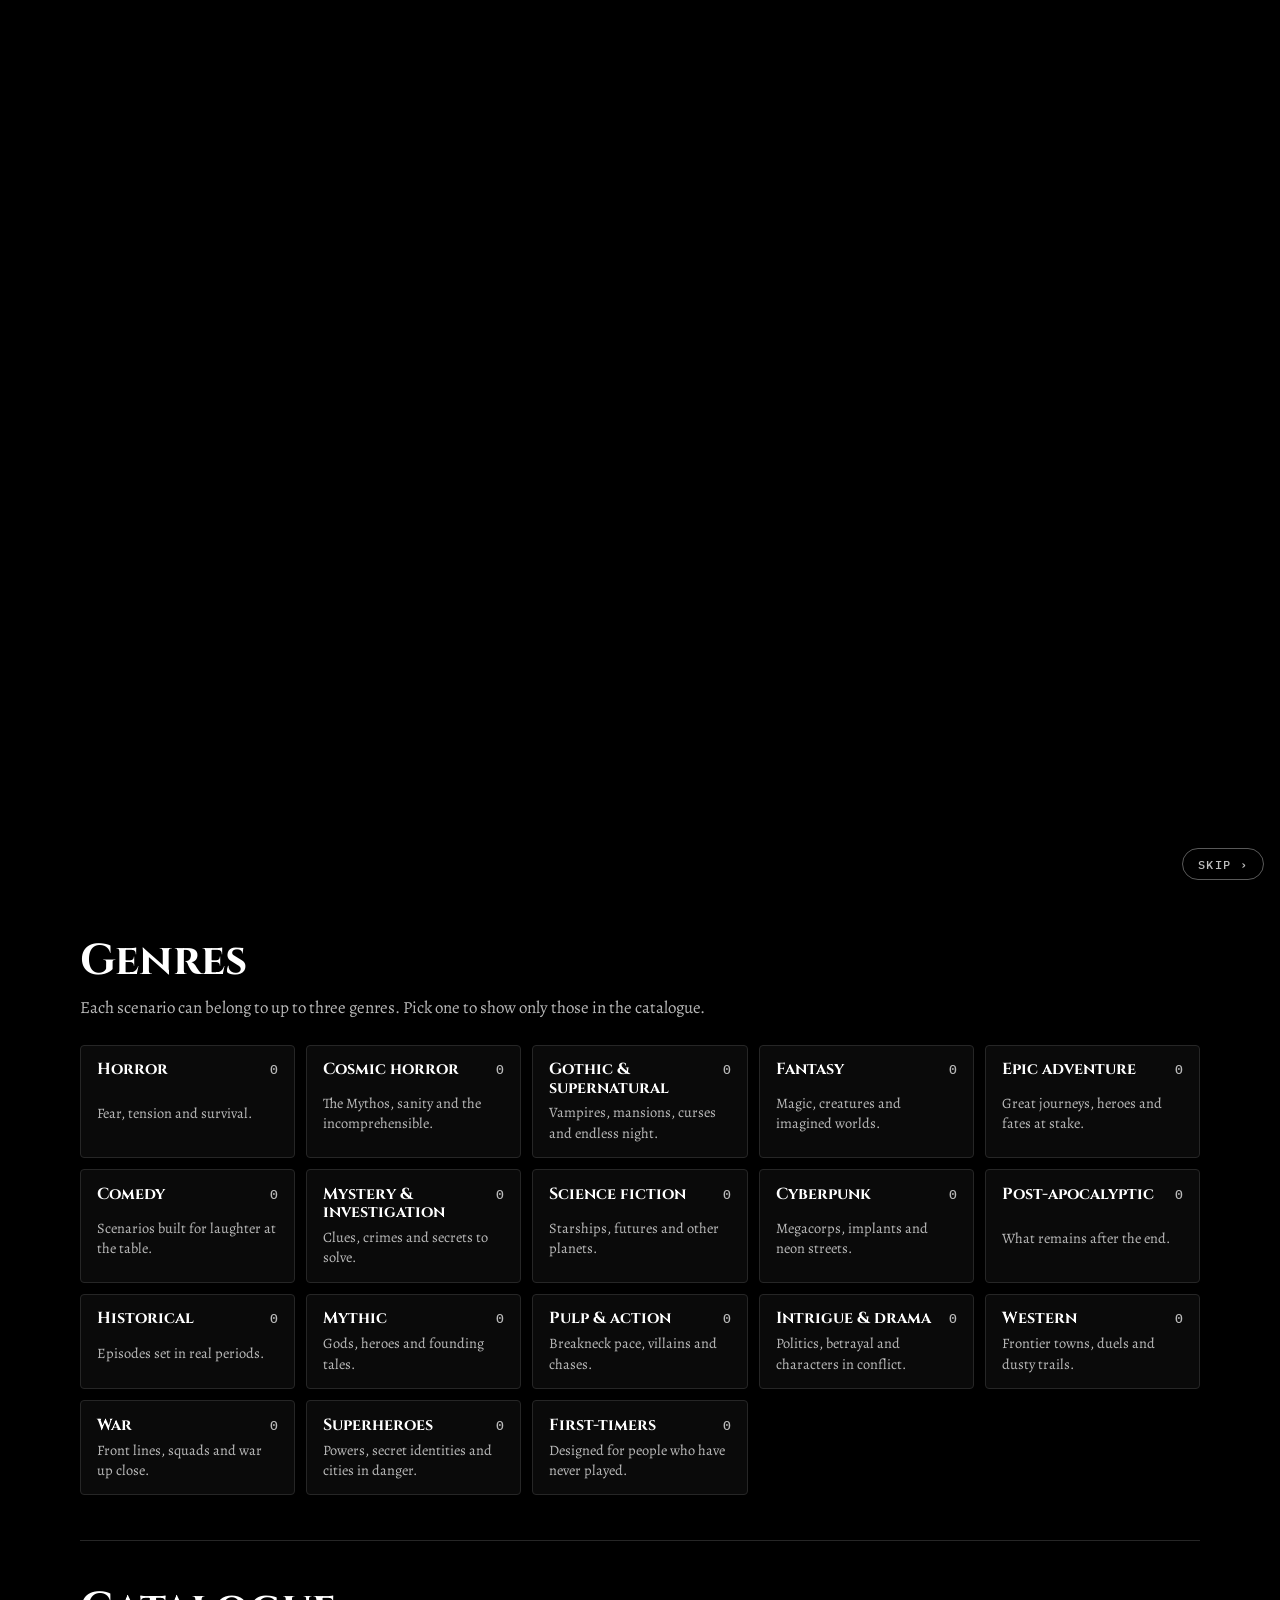
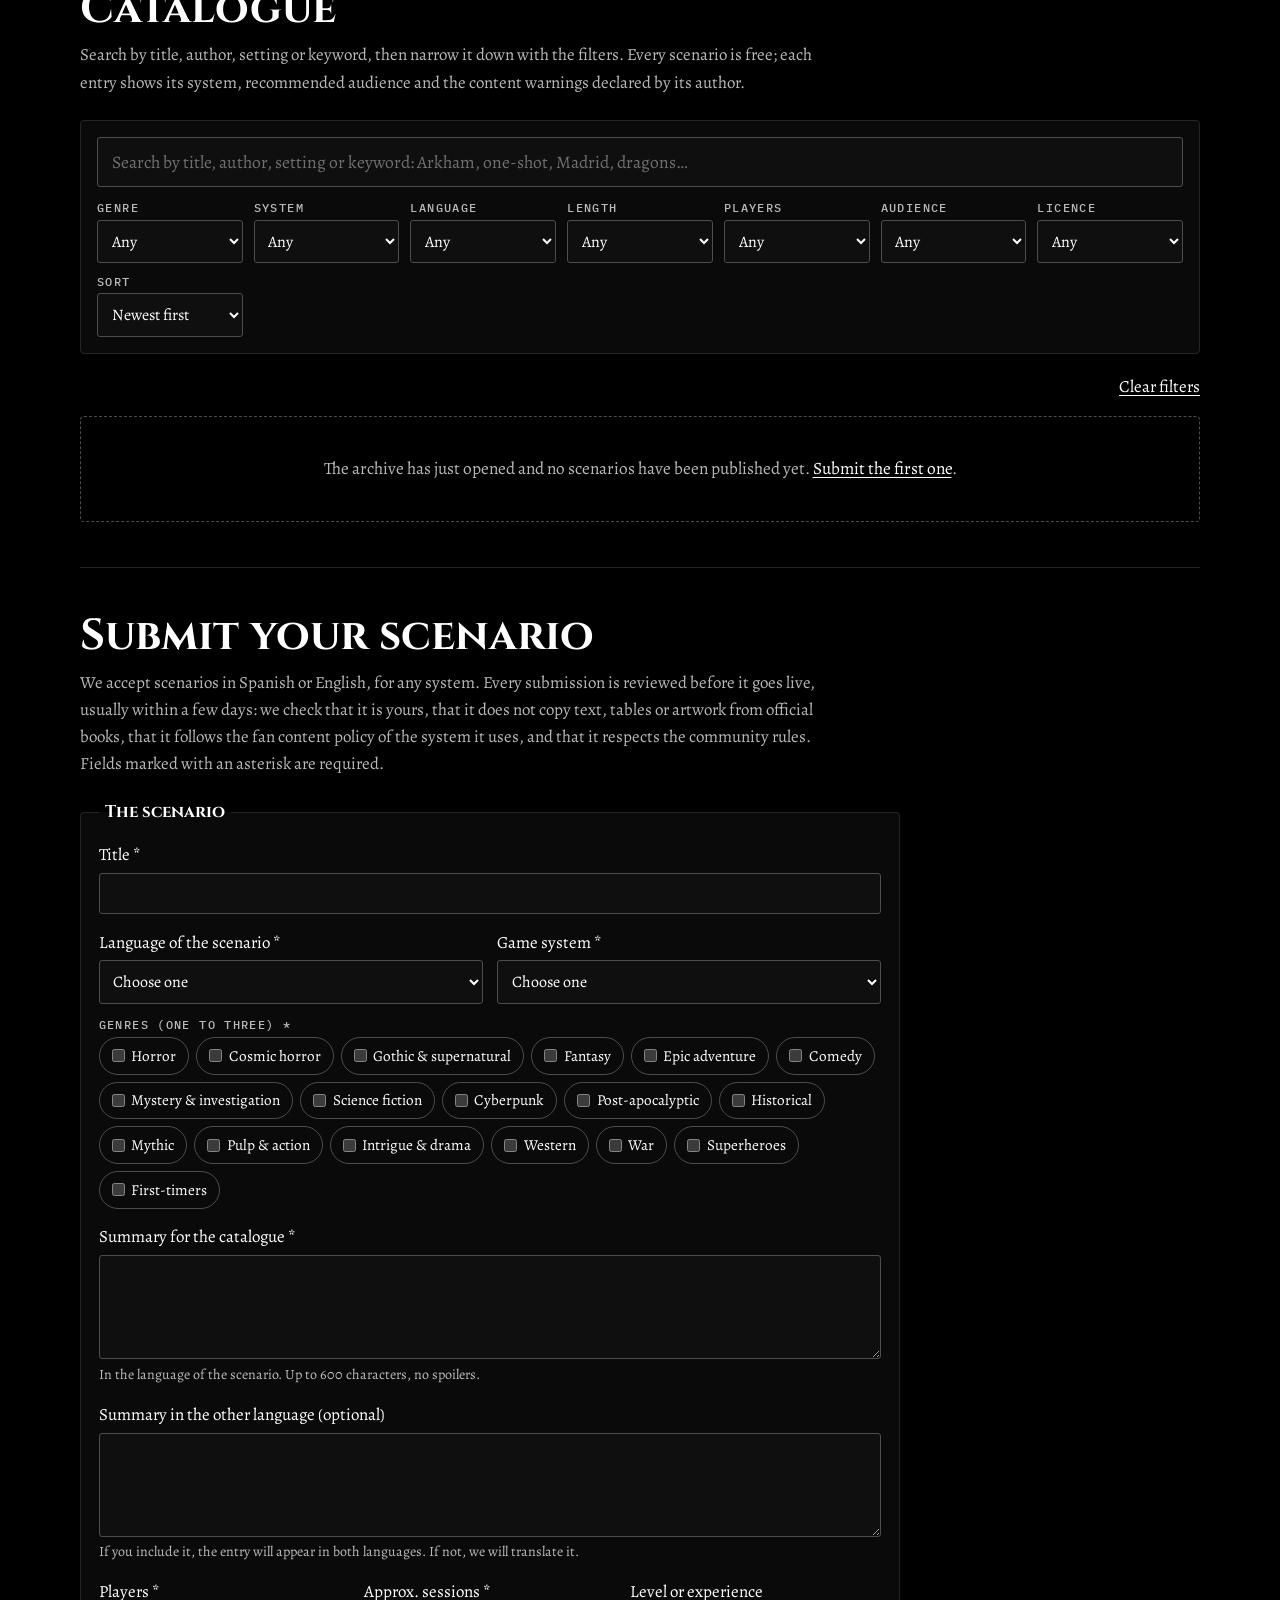
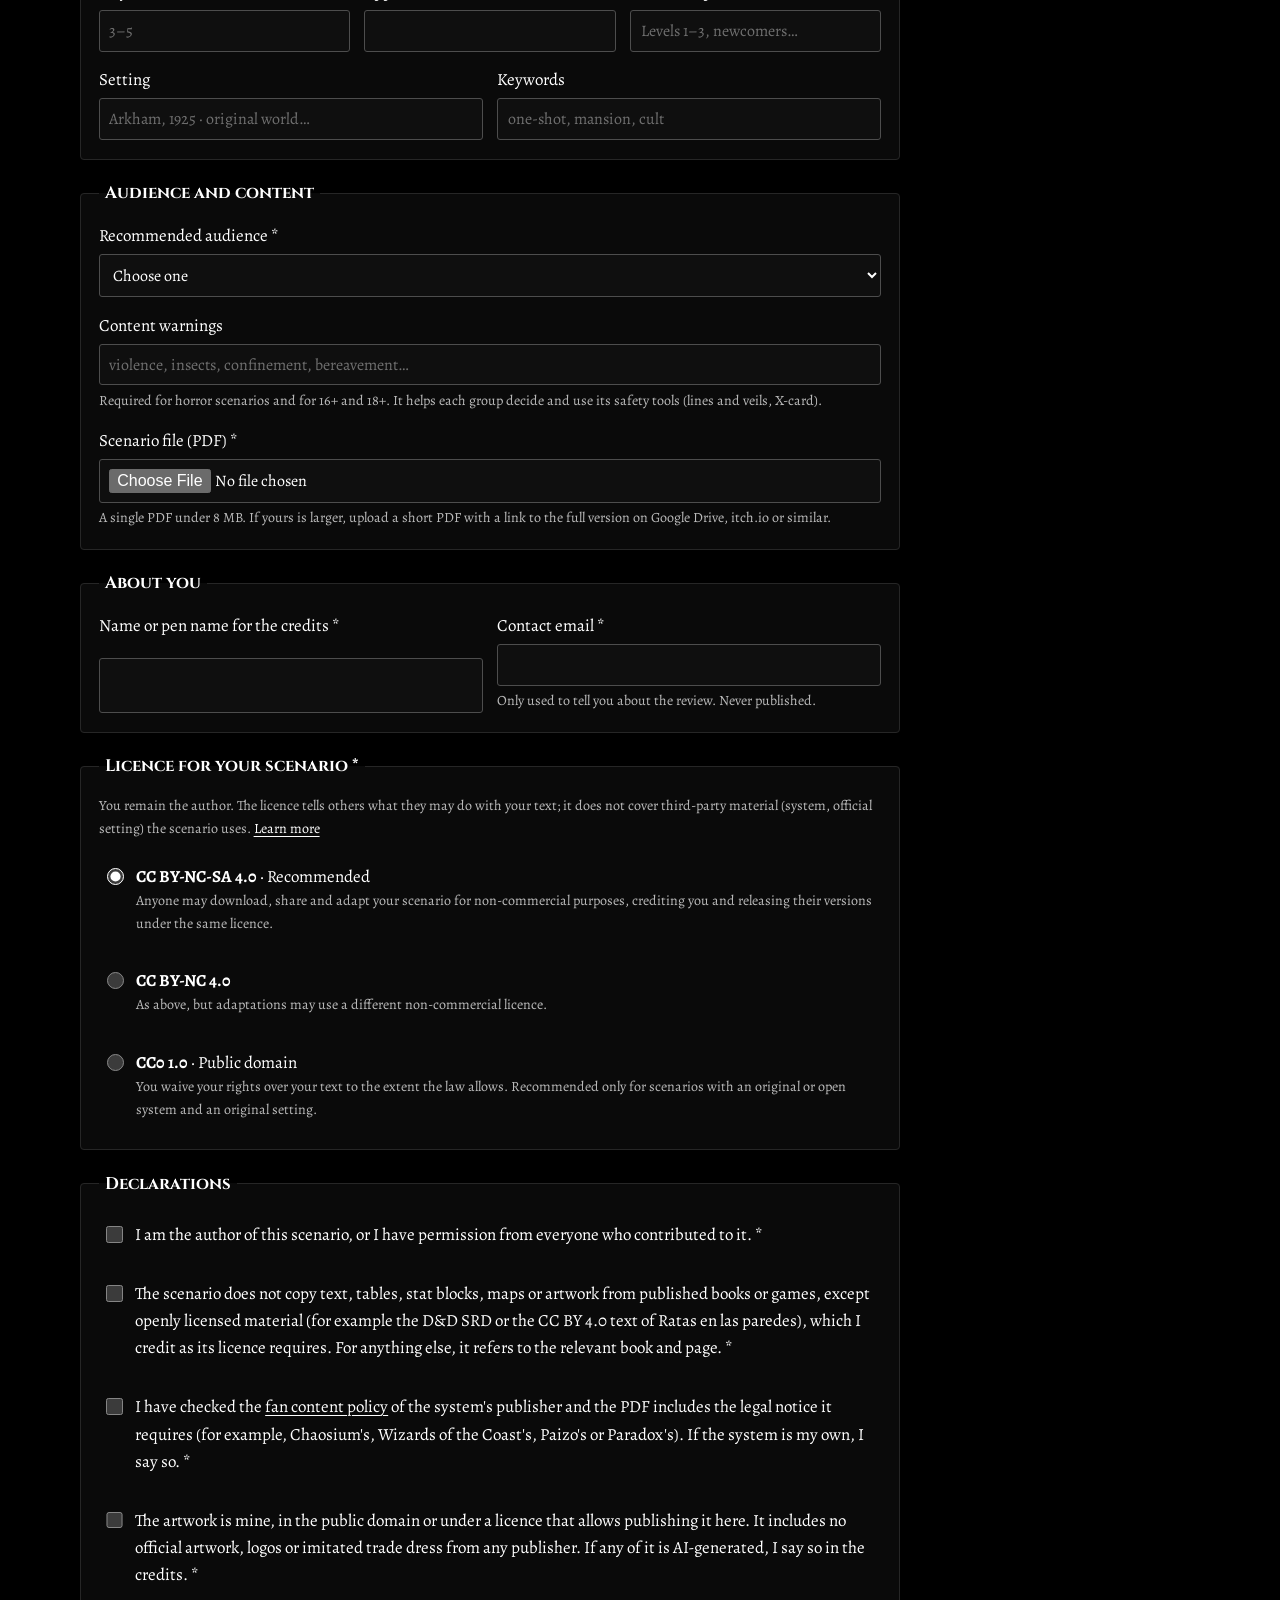
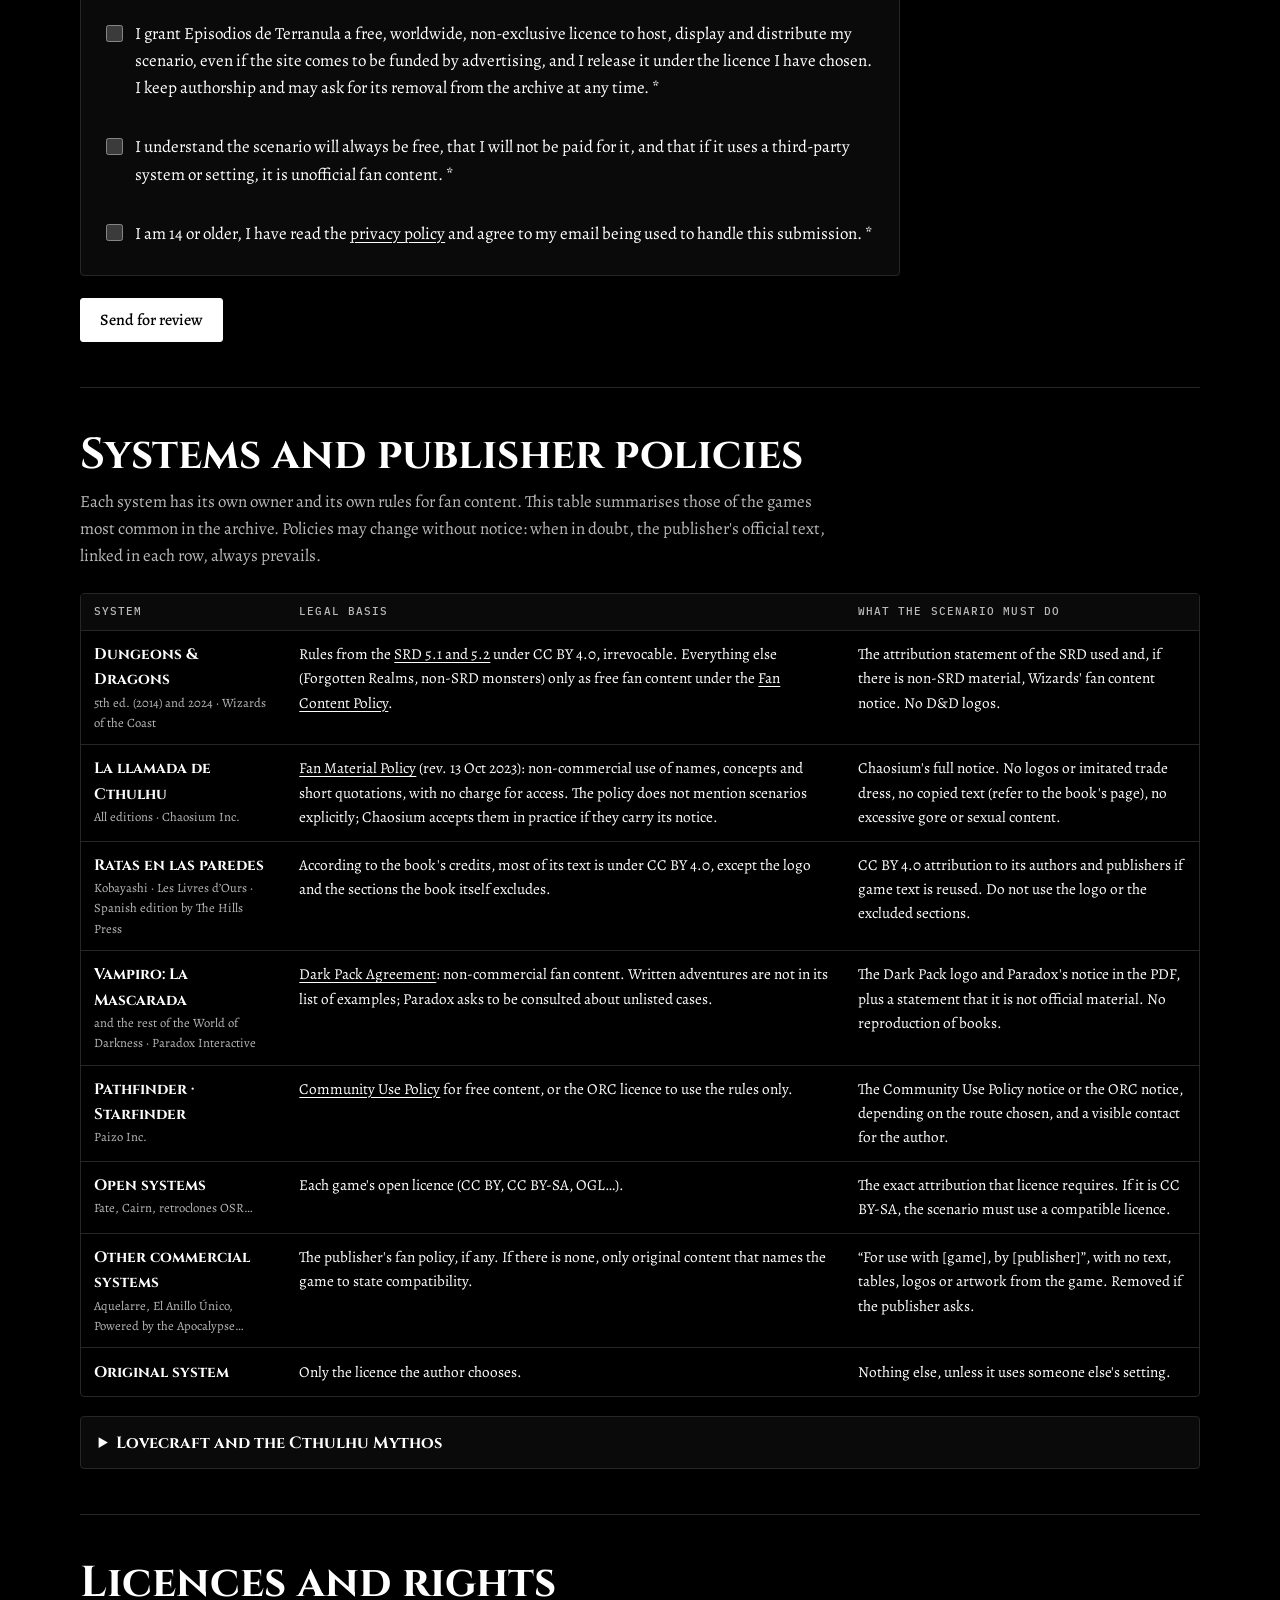
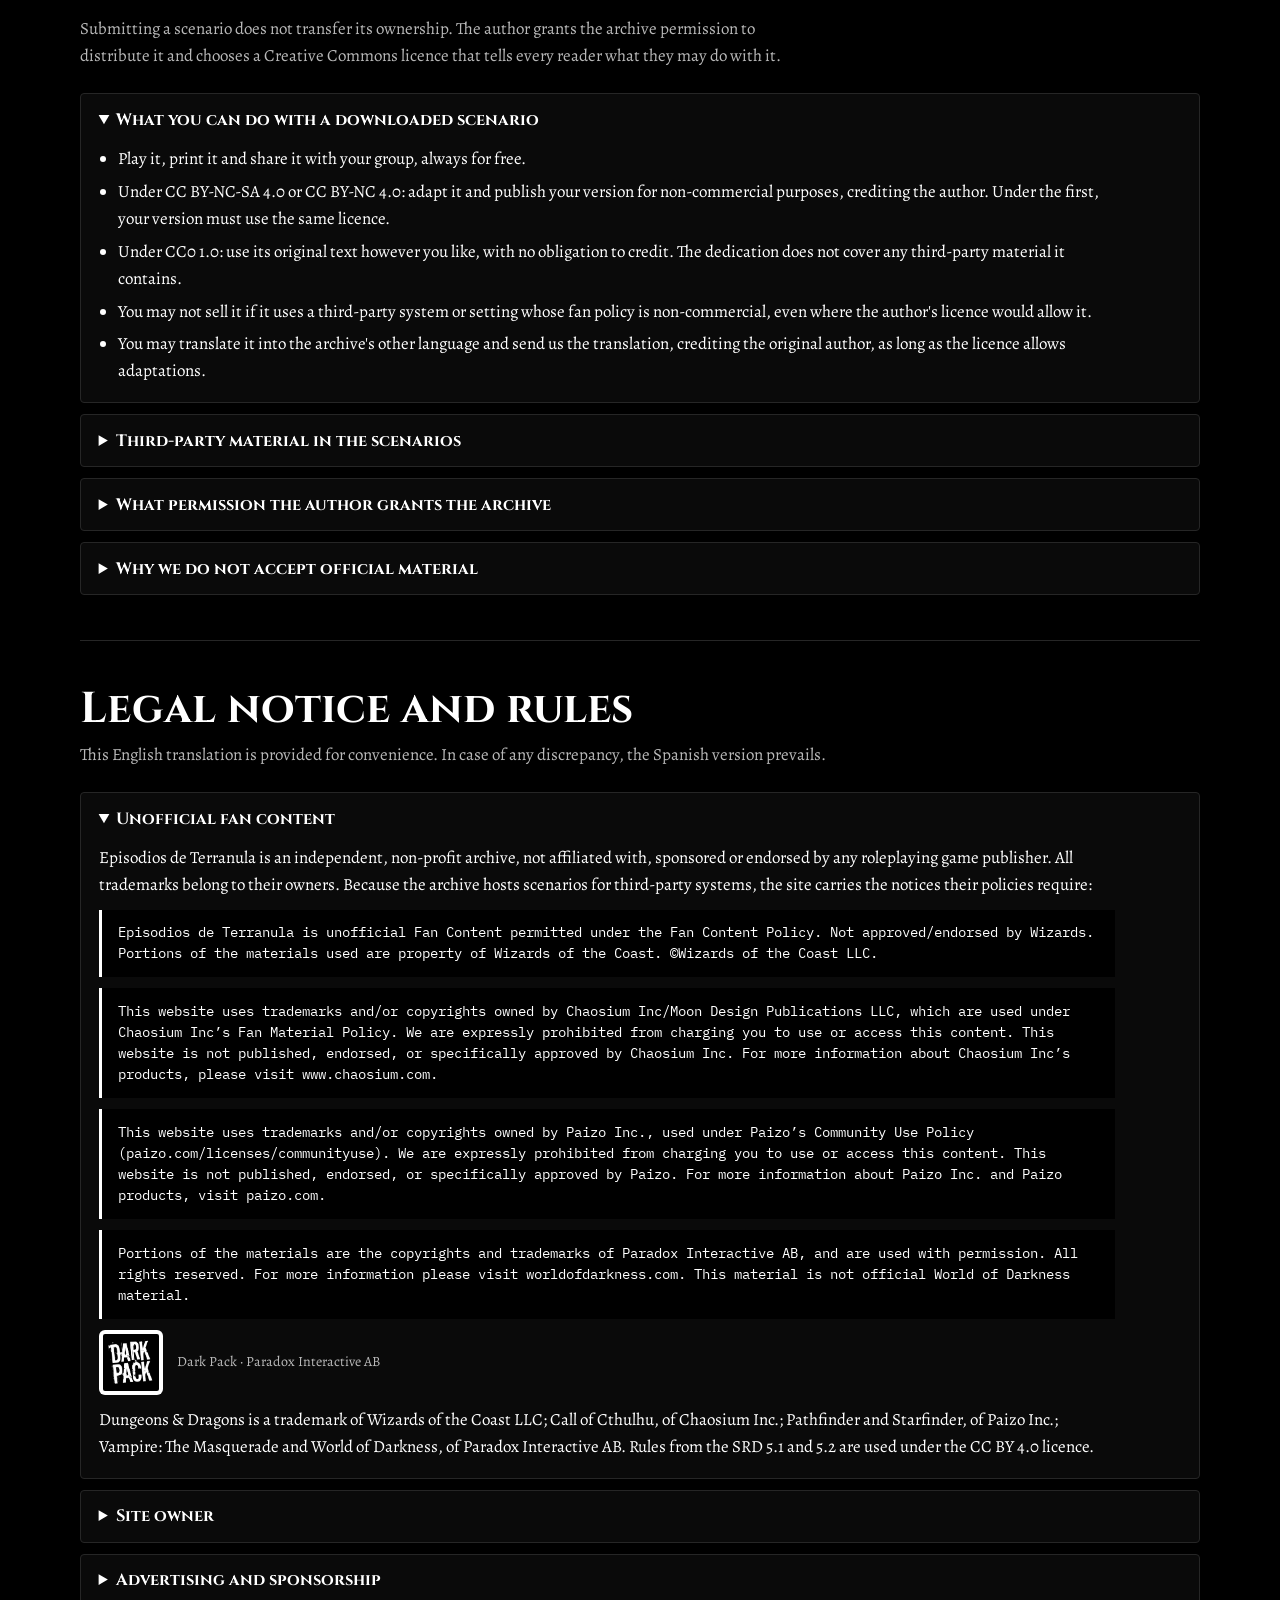
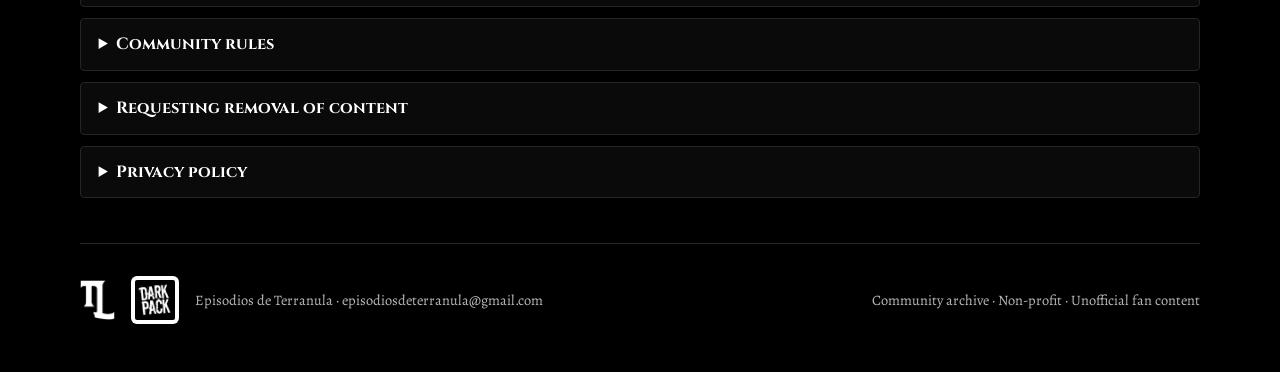
==== commit aecbf865: "Add files via upload" ====
--- a/index.html
+++ b/index.html
@@ -9,7 +9,7 @@
 <link rel="icon" type="image/png" href="favicon.png">
 <link rel="preconnect" href="https://fonts.googleapis.com">
 <link rel="preconnect" href="https://fonts.gstatic.com" crossorigin>
-<link rel="stylesheet" href="https://fonts.googleapis.com/css2?family=New+Rocker&family=Cinzel:wght@500;700&family=Alegreya:ital,wght@0,400;0,500;0,700;1,400&family=IBM+Plex+Mono:wght@400;500&display=swap">
+<link rel="stylesheet" href="https://fonts.googleapis.com/css2?family=Cinzel:wght@500;700;800&family=Alegreya:ital,wght@0,400;0,500;0,700;1,400&family=IBM+Plex+Mono:wght@400;500&display=swap">
 <script>
 /* Idioma inicial: ?lang= → preferencia guardada → idioma del navegador */
 (function(){
@@ -27,7 +27,7 @@
   color-scheme:dark;
   --bg:#000; --surface:#0A0A0A; --page:#050505; --ink:#FFFFFF; --muted:rgba(255,255,255,.72); --faint:rgba(255,255,255,.5);
   --line:#262626; --line2:#4D4D4D; --field:#0F0F0F; --fold:rgba(255,255,255,.07);
-  --display:"New Rocker", "Cinzel", Georgia, serif;
+  --display:"Cinzel", "Trajan Pro", Georgia, serif;
   --caps:"Cinzel", "Trajan Pro", Georgia, serif;
   --body:"Alegreya", "Palatino Linotype", Georgia, serif;
   --mono:"IBM Plex Mono", ui-monospace, "SFMono-Regular", Consolas, monospace;
@@ -54,7 +54,8 @@
 a{color:var(--ink); text-decoration-thickness:1px; text-underline-offset:.18em}
 a:focus-visible, button:focus-visible, input:focus-visible, select:focus-visible, textarea:focus-visible, summary:focus-visible{outline:2px solid var(--ink); outline-offset:2px}
 h1,h2,h3{text-wrap:balance; line-height:1.1; margin:0; font-weight:400}
-h1,h2{font-family:var(--display)}
+h1,h2{font-family:var(--display); font-weight:700}
+@font-face{font-family:"LifeCraft"; src:url("lifecraft-terranula.woff2") format("woff2"); font-display:swap}
 h3{font-family:var(--caps); font-weight:700}
 p{margin:0}
 .label{font:500 .72rem/1.2 var(--mono); letter-spacing:.12em; text-transform:uppercase; color:var(--muted)}
@@ -65,7 +66,9 @@
 .brand{color:var(--ink); text-decoration:none; display:flex; gap:.7rem; align-items:center}
 .brand img{width:30px; height:auto; flex:none}
 .brand small{display:block; font:500 .66rem/1 var(--caps); letter-spacing:.22em; text-transform:uppercase}
-.brand b{display:block; font:400 1.45rem/1 var(--display); margin-top:.15rem}
+.brand b{display:block; font:400 1.45rem/1 "LifeCraft", var(--caps); margin-top:.15rem; letter-spacing:.01em}
+.brand b .ini{font-size:calc(1em + 4pt); line-height:1}
+.brand .wordmark{display:block; width:141px; height:33px; overflow:visible}
 .navr{display:flex; flex-wrap:wrap; align-items:center; gap:.6rem 1.4rem}
 nav ul{list-style:none; display:flex; flex-wrap:wrap; gap:.4rem 1.2rem; margin:0; padding:0}
 nav ul a{color:var(--muted); text-decoration:none}
@@ -82,7 +85,7 @@
   background:linear-gradient(90deg, transparent, var(--fold) 48%, var(--line2) 50%, var(--fold) 52%, transparent)}
 .page{padding:2.2rem 2.4rem 2rem; display:flex; flex-direction:column; gap:1rem; min-width:0; transition:color .25s}
 .page .folio{display:flex; justify-content:space-between; gap:1rem}
-.page h2{font-size:clamp(1.8rem,3.5vw,2.8rem)}
+.page h2{font-size:clamp(1.55rem,2.9vw,2.3rem); line-height:1.18}
 .page h2 em{font-style:normal; text-decoration:underline; text-decoration-thickness:2px; text-underline-offset:.16em}
 .page p{color:var(--muted); font-size:1.08rem; max-width:32em}
 .page .foot{margin-top:auto; padding-top:.6rem}
@@ -216,14 +219,59 @@
   .genres{grid-template-columns:1fr 1fr}
   .genre span.d{display:none}
 }
+
+/* Animación de entrada */
+#intro{position:fixed; inset:0; z-index:1000; background:#000; display:grid; place-items:center; transition:opacity .7s ease}
+#intro video{width:min(100vw, 177.78vh); height:auto; max-height:100vh; display:block}
+#intro.out{opacity:0; pointer-events:none}
+#intro .skip{position:absolute; right:max(16px, env(safe-area-inset-right,0px)); bottom:max(20px, env(safe-area-inset-bottom,0px)); font:500 .78rem/1 var(--mono); letter-spacing:.12em; text-transform:uppercase; color:rgba(255,255,255,.75); background:transparent; border:1px solid rgba(255,255,255,.35); border-radius:99px; padding:.55rem .9rem; cursor:pointer}
+#intro .skip:hover{color:#fff; border-color:#fff}
+html.intro-on, html.intro-on body{overflow:hidden}
 </style>
 </head>
 <body>
+<div id="intro" role="presentation">
+  <video id="introVideo" muted playsinline preload="auto" aria-hidden="true">
+    <source src="intro.webm" type="video/webm">
+    <source src="intro.mp4" type="video/mp4">
+  </video>
+  <button class="skip" id="introSkip" type="button"><span lang="es">Saltar</span><span lang="en">Skip</span><span lang="de">Überspringen</span><span lang="fr">Passer</span><span lang="it">Salta</span> ›</button>
+</div>
+<script>
+/* Animación de entrada: una vez por visita; se omite si el dispositivo pide reducir animaciones */
+(function(){
+  var box = document.getElementById("intro"), v = document.getElementById("introVideo"), root = document.documentElement, done = false;
+  var seen = false; try { seen = sessionStorage.getItem("et-intro") === "1"; } catch(e){}
+  var reduce = window.matchMedia && matchMedia("(prefers-reduced-motion: reduce)").matches;
+  function remove(){ if(box && box.parentNode) box.parentNode.removeChild(box); root.classList.remove("intro-on"); }
+  if(seen || reduce){ remove(); return; }
+  root.classList.add("intro-on");
+  function finish(){
+    if(done) return; done = true;
+    try { sessionStorage.setItem("et-intro", "1"); } catch(e){}
+    box.classList.add("out"); root.classList.remove("intro-on");
+    setTimeout(remove, 750);
+    document.removeEventListener("keydown", onKey);
+  }
+  function onKey(e){ if(e.key === "Escape" || e.key === "Enter" || e.key === " ") finish(); }
+  document.addEventListener("keydown", onKey);
+  document.getElementById("introSkip").addEventListener("click", finish);
+  v.addEventListener("ended", finish);
+  v.addEventListener("error", finish, true);
+  var p = v.play(); if(p && p.catch) p.catch(finish);
+  /* Si el vídeo no ha empezado en 2,5 s, o algo lo detiene, se cierra solo */
+  var start = setTimeout(function(){ if(v.currentTime === 0) finish(); }, 2500);
+  setTimeout(finish, 6000);
+})();
+</script>
 <div class="wrap">
 <nav aria-label="Principal / Main">
-  <a class="brand" href="#inicio">
-    <img src="isotipo-tl.png" alt="" width="30" height="34">
-    <span><small>Episodios de</small><b>Terranula</b></span>
+  <a class="brand" href="#inicio" aria-label="Episodios de Terranula">
+    <svg class="wordmark" width="141" height="33" viewBox="0 0 141 33" aria-hidden="true">
+      <image href="isotipo-tl.png" x="0" y="0.9" width="27.1" height="31.1"/>
+      <text x="36" y="24.6" fill="#fff" font-family="LifeCraft, Cinzel, serif"><tspan font-size="32.96">T</tspan><tspan font-size="26.8">erranu</tspan><tspan font-size="32.96">L</tspan><tspan font-size="26.8">a</tspan></text>
+      <text x="51.7" y="7.4" fill="#fff" font-family="Cinzel, Georgia, serif" font-weight="700" font-size="8.3" textLength="63.5" lengthAdjust="spacing">EPISODIOS DE</text>
+    </svg>
   </a>
   <div class="navr">
     <ul>
@@ -606,9 +654,9 @@
     </div></details>
     <details id="privacidad"><summary><span lang="es">Política de privacidad</span><span lang="en">Privacy policy</span><span lang="de">Datenschutzerklärung</span><span lang="fr">Politique de confidentialité</span><span lang="it">Informativa sulla privacy</span></summary><div class="in">
       <p lang="es">Responsable: Jorge Gómez Vaello. Solo tratamos el correo y el nombre que facilitas al enviar una partida, con la finalidad de gestionar la revisión y comunicarte el resultado. La base jurídica es tu consentimiento, que solo pueden prestar por sí mismas las personas de 14 años o más (art. 7 de la Ley Orgánica 3/2018). El nombre o seudónimo aparecerá en los créditos de la partida; el correo nunca se publica ni se cede a terceros, salvo al proveedor que aloja los formularios de la web (Netlify, Inc.), que actúa como encargado del tratamiento. Conservamos el correo mientras la partida siga publicada. Puedes ejercer tus derechos de acceso, rectificación, supresión, oposición, limitación y portabilidad escribiendo a <b>episodiosdeterranula@gmail.com</b>, y reclamar ante la Agencia Española de Protección de Datos.</p>
-      <p lang="es"><b>Cookies.</b> La web no usa cookies de análisis, de seguimiento ni de publicidad. Solo guarda en tu navegador el idioma que eliges, para recordarlo en tu próxima visita; es un dato técnico que no sale de tu dispositivo.</p>
+      <p lang="es"><b>Cookies.</b> La web no usa cookies de análisis, de seguimiento ni de publicidad. Solo guarda en tu navegador el idioma que eliges, para recordarlo en tu próxima visita, y, mientras dura la visita, que ya has visto la animación de entrada; son datos técnicos que no salen de tu dispositivo.</p>
       <p lang="en">Data controller: Jorge Gómez Vaello. We only process the email address and name you provide when submitting a scenario, in order to handle the review and tell you the outcome. The legal basis is your consent, which can only be given personally by people aged 14 or over (art. 7 of Spanish Organic Law 3/2018). Your name or pen name will appear in the scenario's credits; your email is never published or shared with third parties, except the provider that hosts the site's forms (Netlify, Inc.), acting as data processor. We keep your email for as long as the scenario remains published. You may exercise your rights of access, rectification, erasure, objection, restriction and portability by writing to <b>episodiosdeterranula@gmail.com</b>, and you may lodge a complaint with the Spanish Data Protection Agency (AEPD).</p><p lang="de">Verantwortlicher: Jorge Gómez Vaello. Wir verarbeiten nur die E-Mail-Adresse und den Namen, die du beim Einreichen eines Szenarios angibst, um die Prüfung durchzuführen und dir das Ergebnis mitzuteilen. Rechtsgrundlage ist deine Einwilligung, die nur Personen ab 14 Jahren selbst erteilen können (Art. 7 des spanischen Organgesetzes 3/2018). Dein Name oder Pseudonym erscheint in den Credits des Szenarios; deine E-Mail wird nie veröffentlicht oder an Dritte weitergegeben, außer an den Anbieter, der die Formulare der Website hostet (Netlify, Inc.) und als Auftragsverarbeiter handelt. Wir speichern deine E-Mail, solange das Szenario veröffentlicht bleibt. Du kannst deine Rechte auf Auskunft, Berichtigung, Löschung, Widerspruch, Einschränkung und Übertragbarkeit ausüben, indem du an <b>episodiosdeterranula@gmail.com</b> schreibst, und dich bei der spanischen Datenschutzbehörde (AEPD) beschweren.</p><p lang="fr">Responsable du traitement : Jorge Gómez Vaello. Nous ne traitons que l’adresse e-mail et le nom que vous fournissez en proposant une partie, afin d’assurer la relecture et de vous en communiquer le résultat. La base juridique est votre consentement, que seules les personnes de 14 ans ou plus peuvent donner elles-mêmes (art. 7 de la loi organique espagnole 3/2018). Votre nom ou pseudonyme apparaîtra dans les crédits de la partie ; votre e-mail n’est jamais publié ni cédé à des tiers, sauf au prestataire qui héberge les formulaires du site (Netlify, Inc.), agissant en tant que sous-traitant. Nous conservons votre e-mail tant que la partie reste publiée. Vous pouvez exercer vos droits d’accès, de rectification, d’effacement, d’opposition, de limitation et de portabilité en écrivant à <b>episodiosdeterranula@gmail.com</b>, et introduire une réclamation auprès de l’autorité espagnole de protection des données (AEPD).</p><p lang="it">Titolare del trattamento: Jorge Gómez Vaello. Trattiamo solo l’e-mail e il nome che fornisci inviando un’avventura, per gestire la revisione e comunicarti l’esito. La base giuridica è il tuo consenso, che possono prestare da sole solo le persone dai 14 anni in su (art. 7 della legge organica spagnola 3/2018). Il nome o pseudonimo comparirà nei crediti dell’avventura; l’e-mail non viene mai pubblicata né ceduta a terzi, salvo al fornitore che ospita i moduli del sito (Netlify, Inc.), che agisce come responsabile del trattamento. Conserviamo l’e-mail finché l’avventura resta pubblicata. Puoi esercitare i diritti di accesso, rettifica, cancellazione, opposizione, limitazione e portabilità scrivendo a <b>episodiosdeterranula@gmail.com</b> e presentare reclamo all’Autorità spagnola per la protezione dei dati (AEPD).</p>
-      <p lang="en"><b>Cookies.</b> The site uses no analytics, tracking or advertising cookies. It only stores the language you choose in your browser, to remember it on your next visit; this technical data never leaves your device.</p><p lang="de"><b>Cookies.</b> Die Website verwendet keine Analyse-, Tracking- oder Werbe-Cookies. Sie speichert in deinem Browser nur die gewählte Sprache, um sie bei deinem nächsten Besuch zu behalten; diese technische Angabe verlässt dein Gerät nie.</p><p lang="fr"><b>Cookies.</b> Le site n’utilise aucun cookie d’analyse, de suivi ou de publicité. Il enregistre seulement dans votre navigateur la langue choisie, pour la retenir lors de votre prochaine visite ; cette donnée technique ne quitte jamais votre appareil.</p><p lang="it"><b>Cookie.</b> Il sito non usa cookie di analisi, tracciamento o pubblicità. Salva nel tuo browser solo la lingua scelta, per ricordarla alla prossima visita; è un dato tecnico che non lascia mai il tuo dispositivo.</p>
+      <p lang="en"><b>Cookies.</b> The site uses no analytics, tracking or advertising cookies. It only stores in your browser the language you choose, to remember it on your next visit, and, for the length of your visit, that you have already seen the opening animation; this technical data never leaves your device.</p><p lang="de"><b>Cookies.</b> Die Website verwendet keine Analyse-, Tracking- oder Werbe-Cookies. Sie speichert in deinem Browser nur die gewählte Sprache, um sie bei deinem nächsten Besuch zu behalten, und für die Dauer des Besuchs, dass du die Eingangsanimation schon gesehen hast; diese technischen Angaben verlassen dein Gerät nie.</p><p lang="fr"><b>Cookies.</b> Le site n’utilise aucun cookie d’analyse, de suivi ou de publicité. Il enregistre seulement dans votre navigateur la langue choisie, pour la retenir lors de votre prochaine visite, et, le temps de la visite, que vous avez déjà vu l’animation d’ouverture ; ces données techniques ne quittent jamais votre appareil.</p><p lang="it"><b>Cookie.</b> Il sito non usa cookie di analisi, tracciamento o pubblicità. Salva nel tuo browser solo la lingua scelta, per ricordarla alla prossima visita, e, per la durata della visita, che hai già visto l’animazione iniziale; sono dati tecnici che non lasciano mai il tuo dispositivo.</p>
     </div></details>
   </div>
 </section>
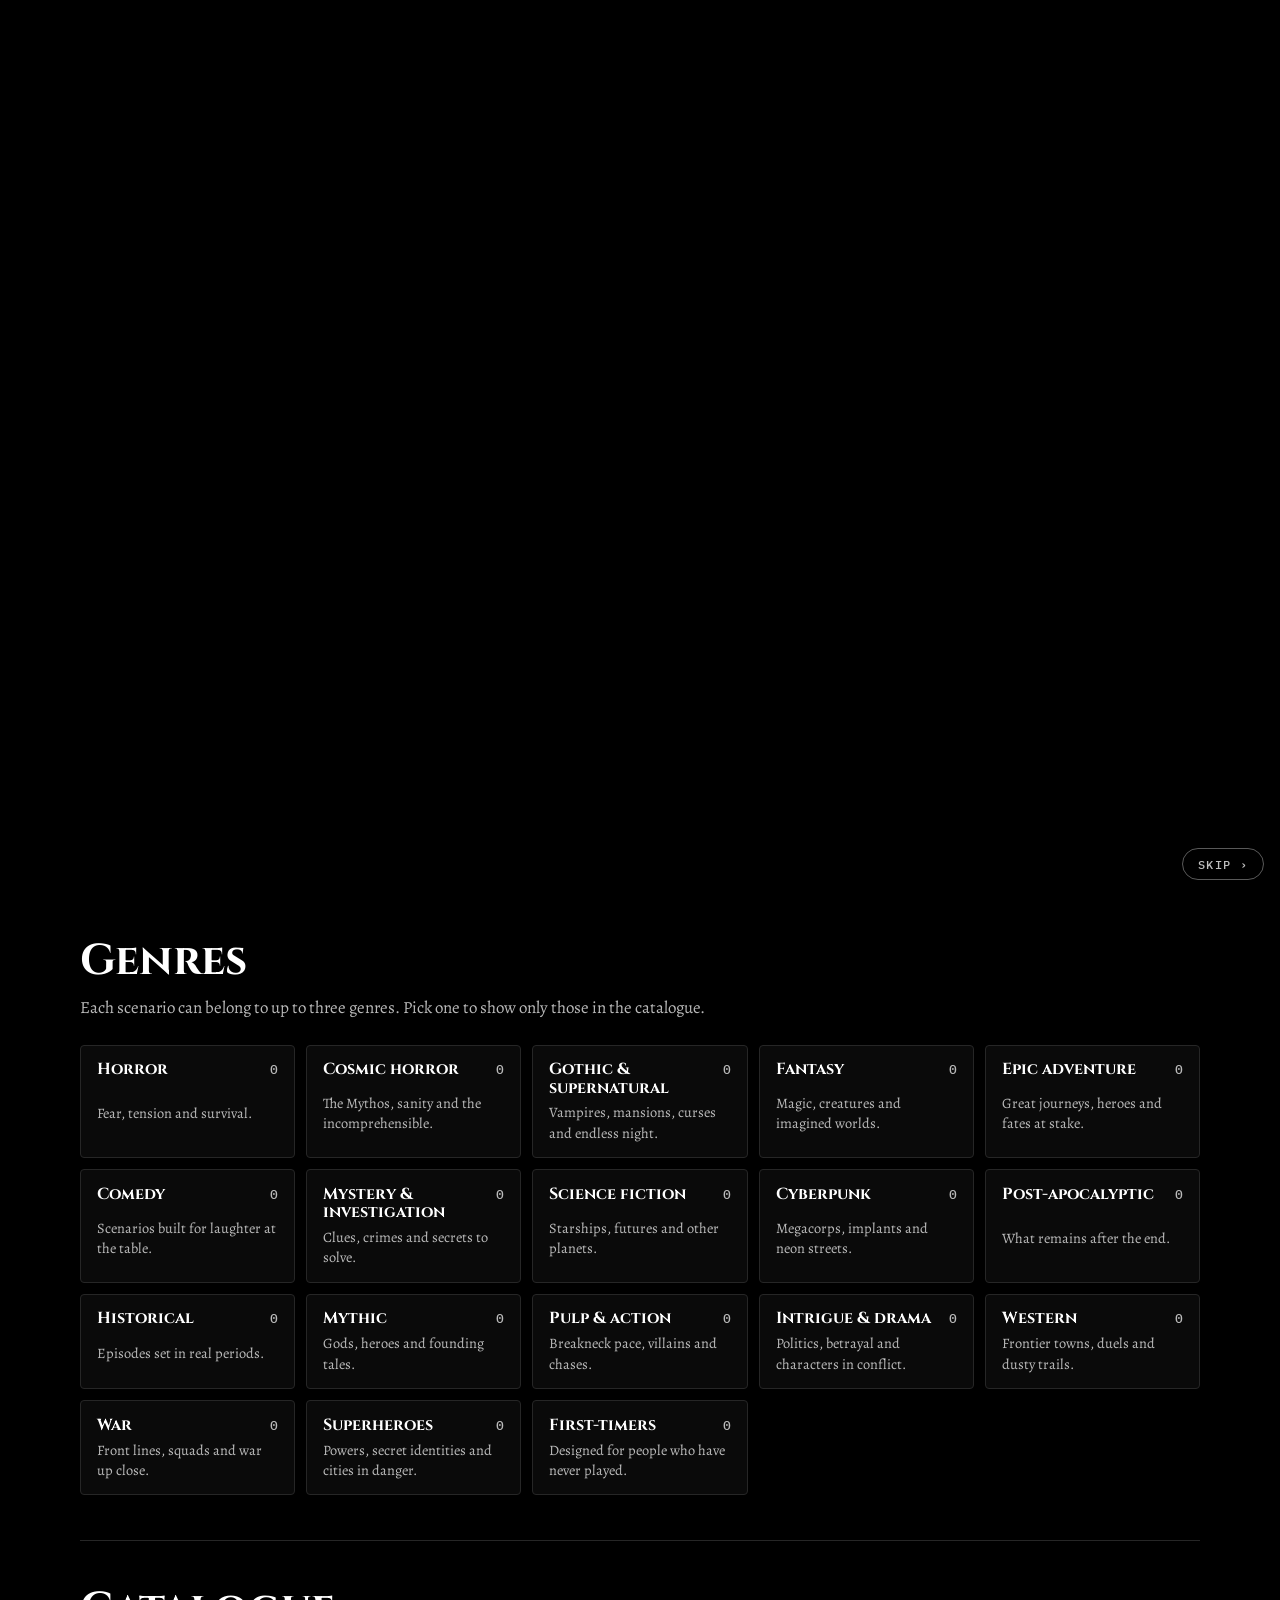
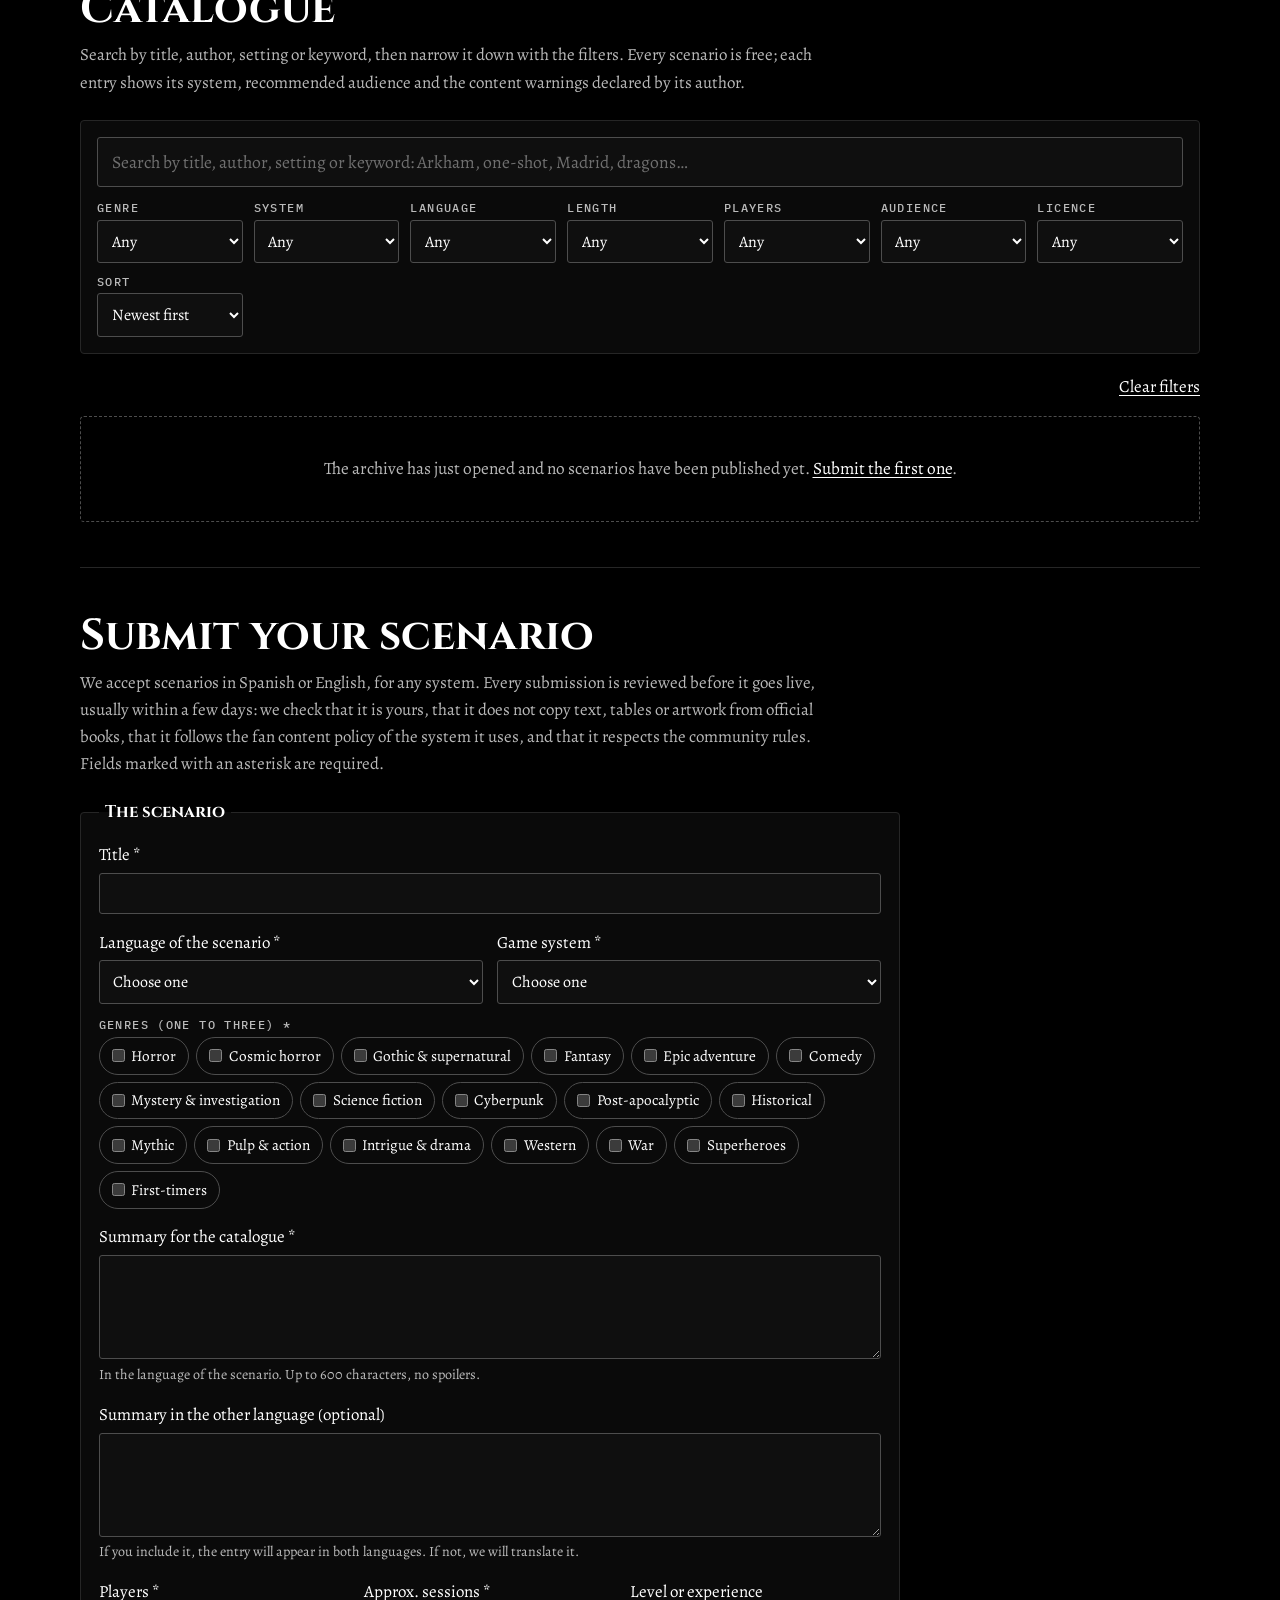
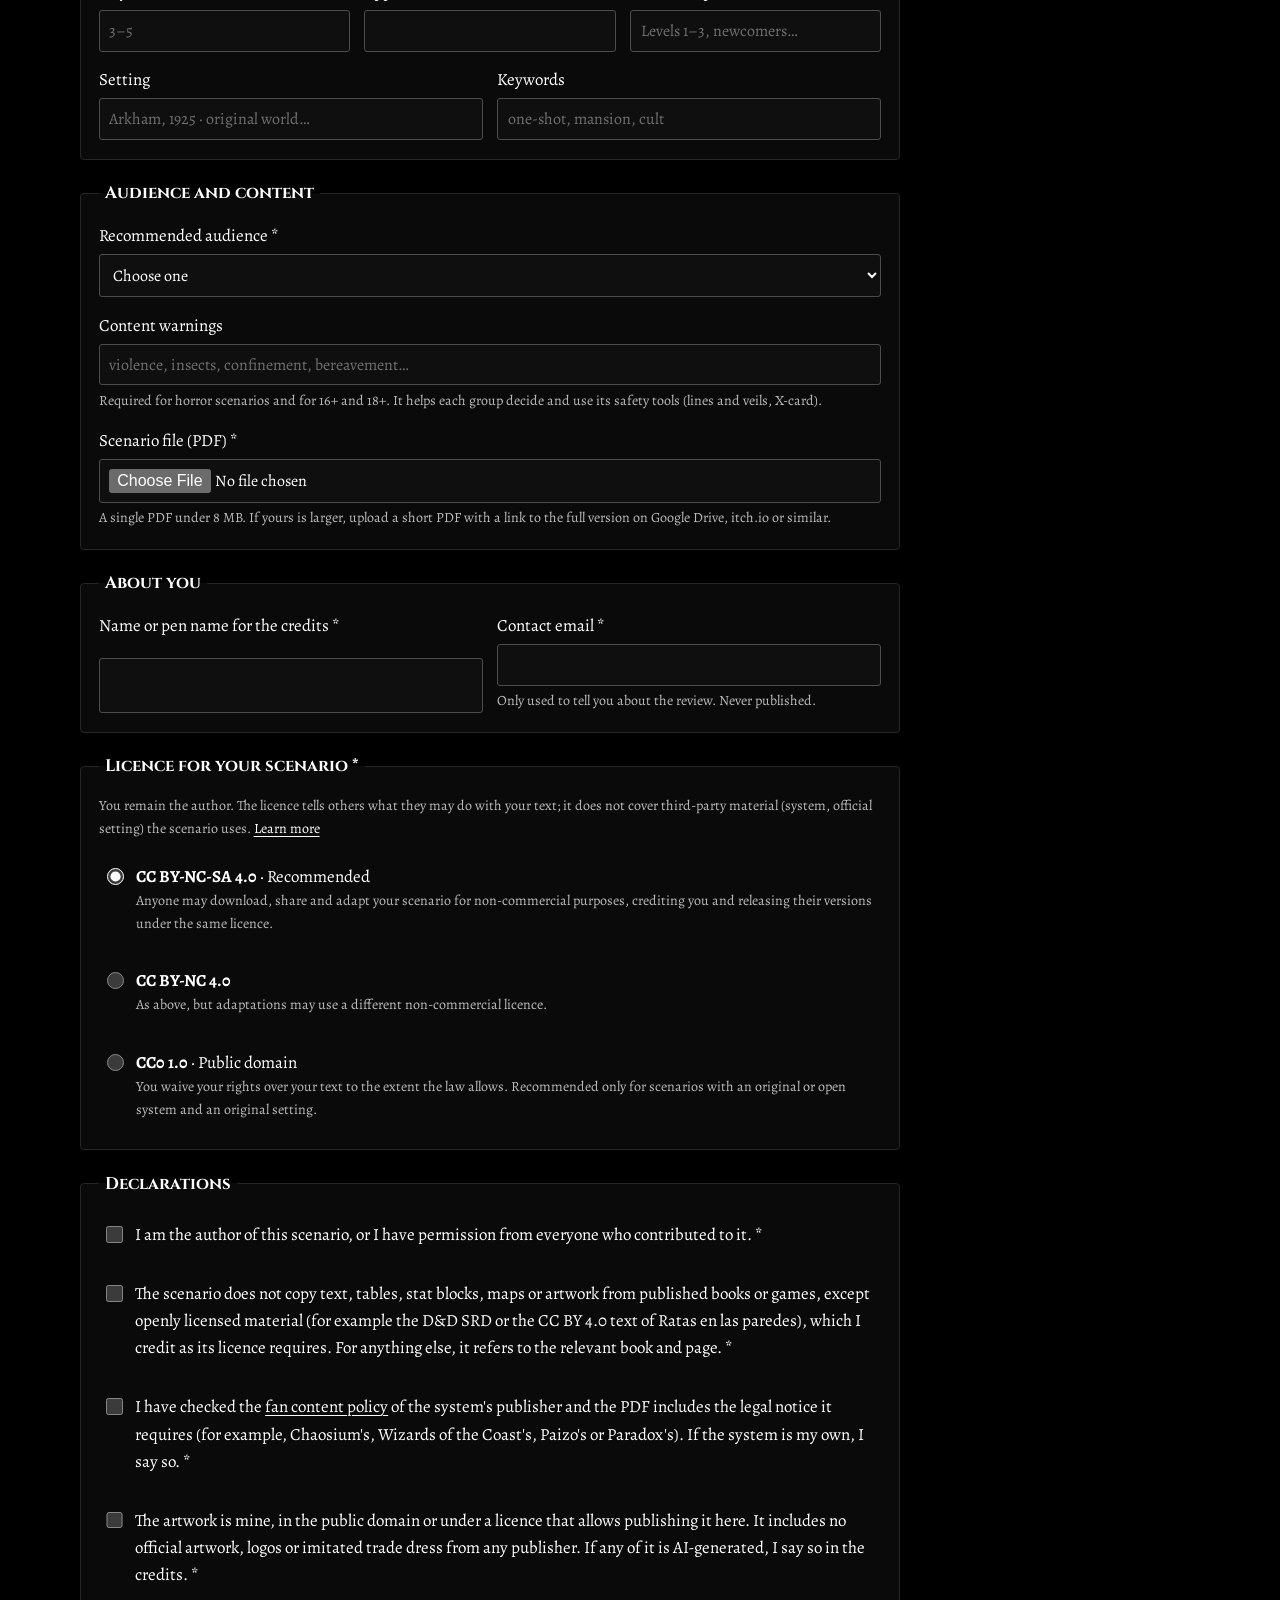
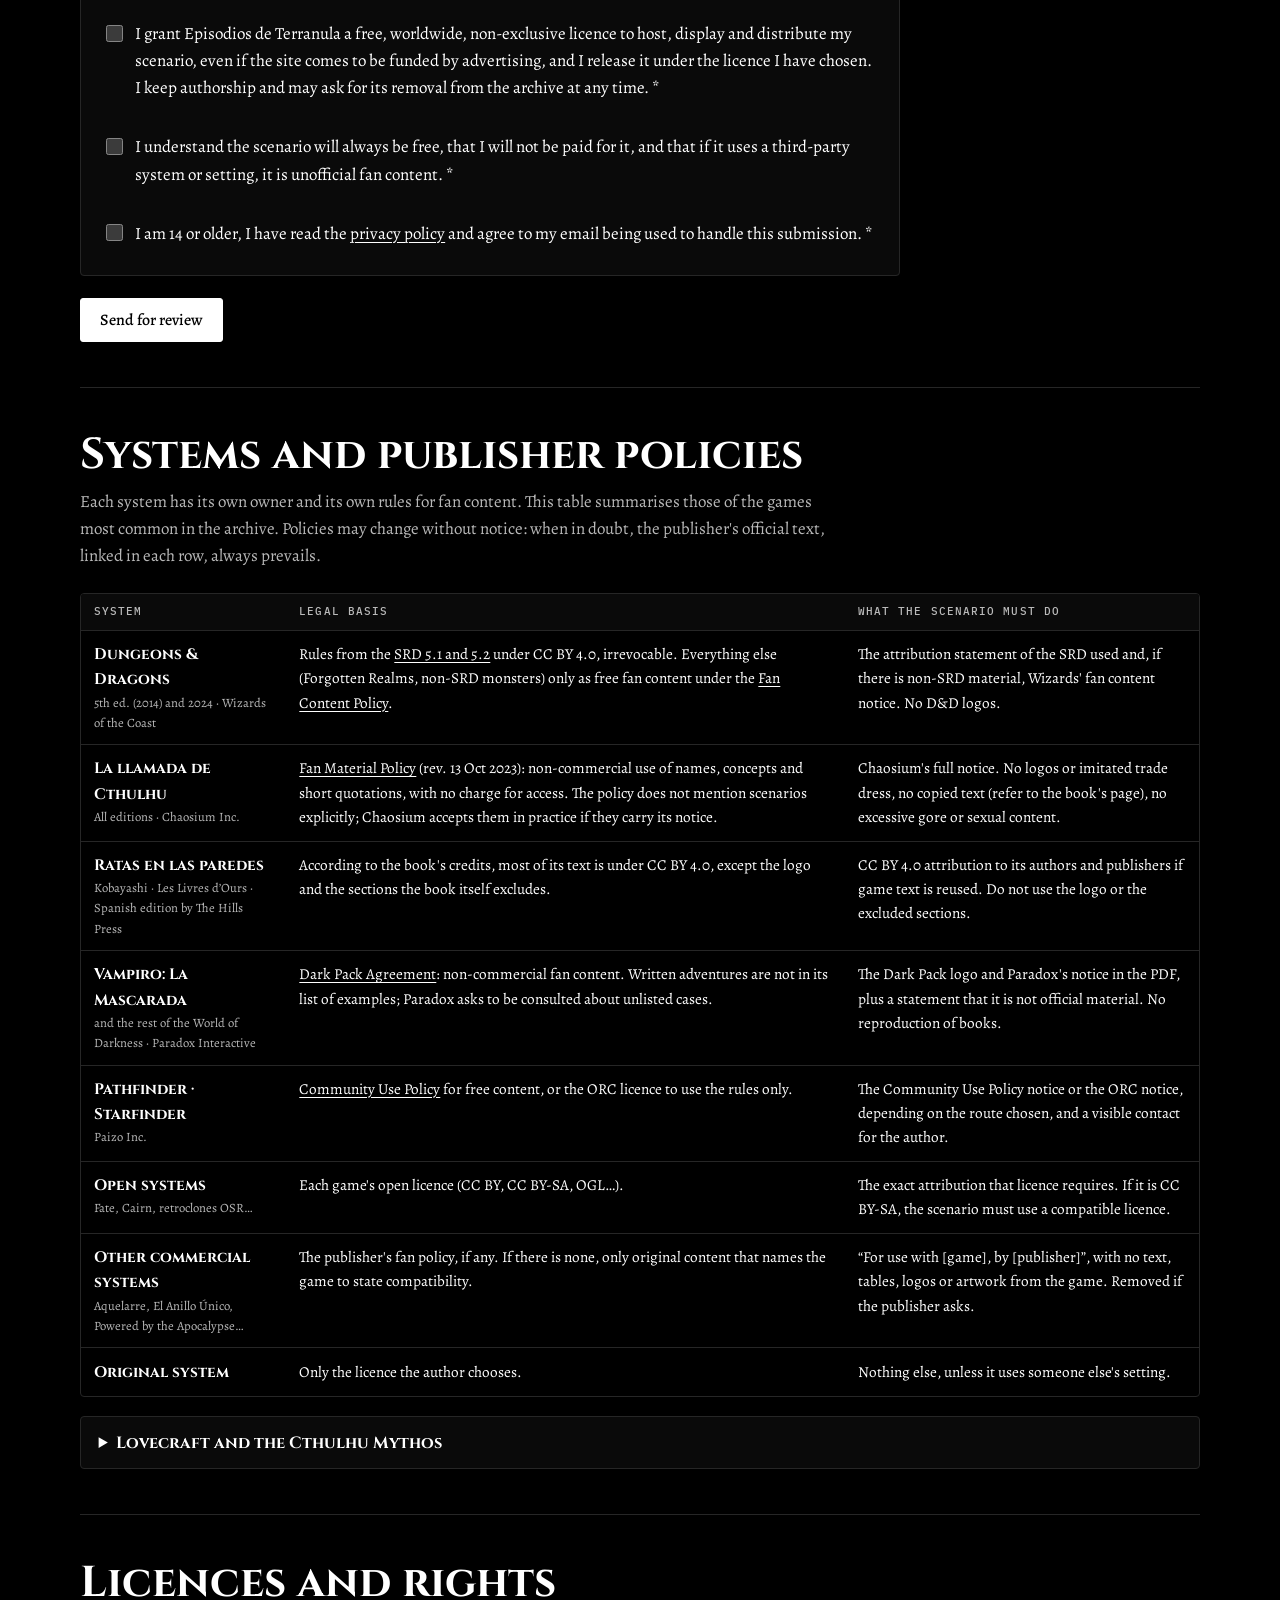
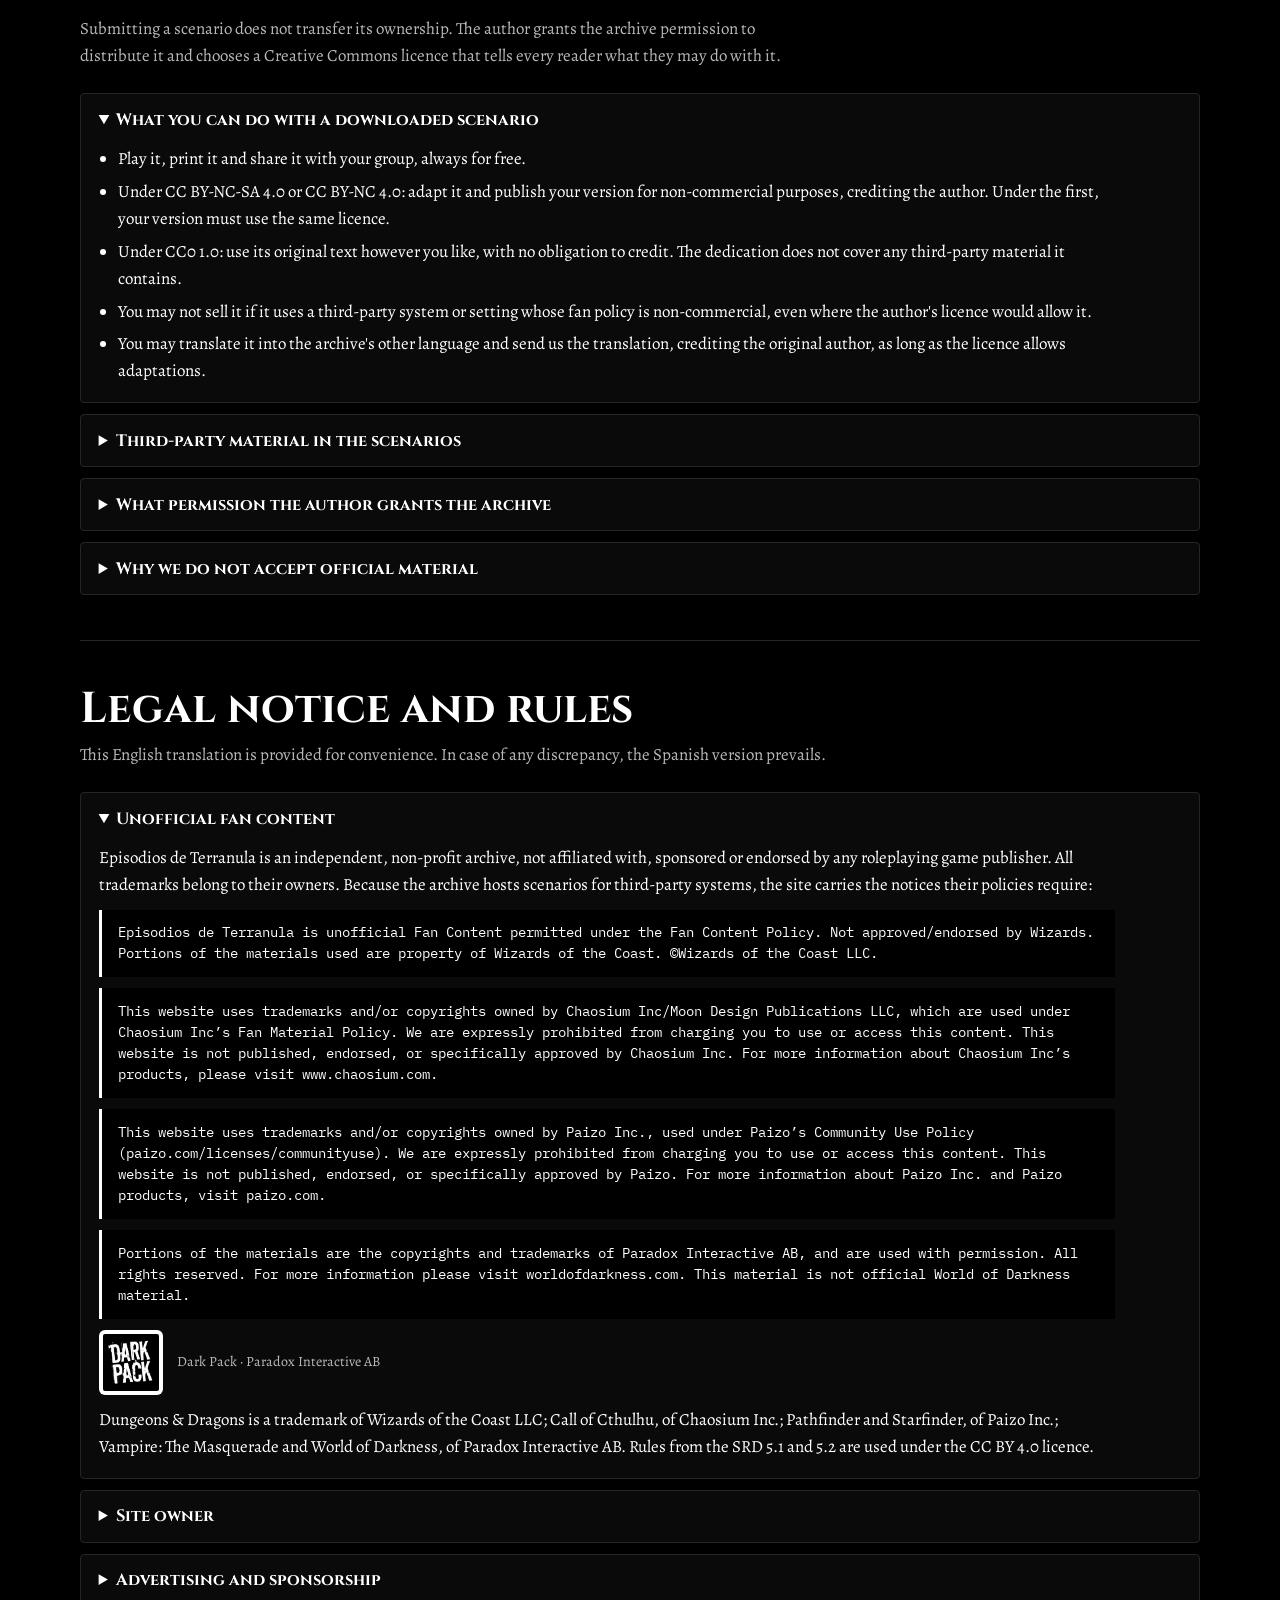
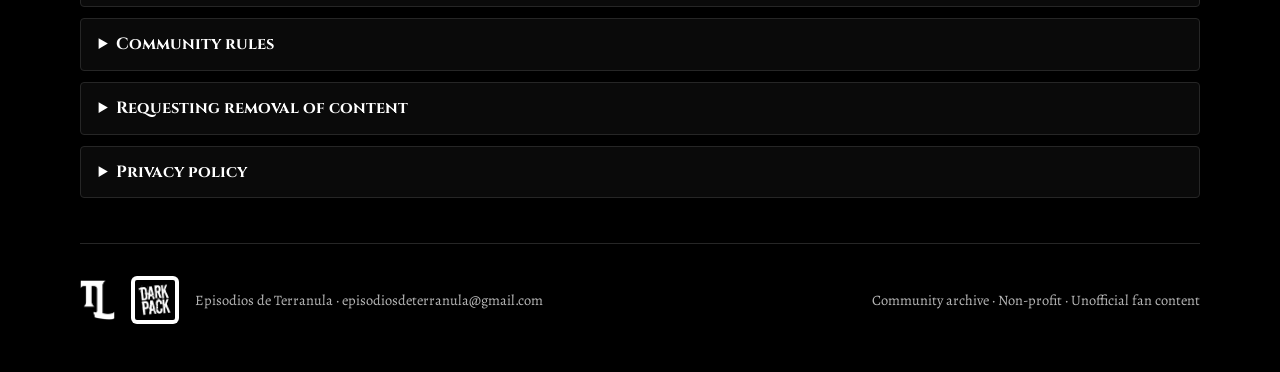
==== commit 25e1ab0a: "Add files via upload" ====
--- a/index.html
+++ b/index.html
@@ -6,10 +6,15 @@
 <title>Episodios de Terranula</title>
 <meta name="description" content="Archivo comunitario de partidas de rol gratuitas para cualquier sistema: terror, terror cósmico, fantasía, aventura épica, comedia y más. A community archive of free tabletop RPG scenarios for any system.">
 <meta name="theme-color" content="#000000">
+<link rel="icon" type="image/png" sizes="32x32" href="favicon-32.png">
 <link rel="icon" type="image/png" href="favicon.png">
-<link rel="preconnect" href="https://fonts.googleapis.com">
-<link rel="preconnect" href="https://fonts.gstatic.com" crossorigin>
-<link rel="stylesheet" href="https://fonts.googleapis.com/css2?family=Cinzel:wght@500;700;800&family=Alegreya:ital,wght@0,400;0,500;0,700;1,400&family=IBM+Plex+Mono:wght@400;500&display=swap">
+<link rel="apple-touch-icon" href="apple-touch-icon.png">
+<link rel="manifest" href="site.webmanifest">
+<meta name="apple-mobile-web-app-capable" content="yes">
+<meta name="mobile-web-app-capable" content="yes">
+<meta name="apple-mobile-web-app-title" content="Terranula">
+<meta name="apple-mobile-web-app-status-bar-style" content="black">
+<link rel="stylesheet" href="fonts/fonts.css">
 <script>
 /* Idioma inicial: ?lang= → preferencia guardada → idioma del navegador */
 (function(){
@@ -227,6 +232,14 @@
 #intro .skip{position:absolute; right:max(16px, env(safe-area-inset-right,0px)); bottom:max(20px, env(safe-area-inset-bottom,0px)); font:500 .78rem/1 var(--mono); letter-spacing:.12em; text-transform:uppercase; color:rgba(255,255,255,.75); background:transparent; border:1px solid rgba(255,255,255,.35); border-radius:99px; padding:.55rem .9rem; cursor:pointer}
 #intro .skip:hover{color:#fff; border-color:#fff}
 html.intro-on, html.intro-on body{overflow:hidden}
+
+/* Aplicación instalable */
+.install{display:inline-flex; align-items:center; gap:.35rem; font:500 .78rem/1 var(--mono); letter-spacing:.04em; border:1px solid var(--line2); background:transparent; color:var(--ink); padding:.45rem .8rem; border-radius:99px; cursor:pointer}
+.install:hover{border-color:var(--ink)}
+#dlgApp{max-width:26rem; width:calc(100% - 2rem); padding:1.4rem 1.5rem; border:1px solid var(--line2); border-radius:6px; background:var(--surface); color:var(--ink)}
+#dlgApp::backdrop{background:rgba(0,0,0,.8)}
+#dlgApp h3{margin-bottom:.6rem}
+#dlgApp ol{padding-left:1.2rem; line-height:1.5; margin:0 0 1rem}
 </style>
 </head>
 <body>
@@ -282,6 +295,7 @@
       <li data-yt hidden><a class="ytlink" target="_blank" rel="noopener">YouTube</a></li>
       <li><a href="#legal"><span lang="es">Aviso legal</span><span lang="en">Legal</span><span lang="de">Impressum</span><span lang="fr">Mentions légales</span><span lang="it">Note legali</span></a></li>
     </ul>
+    <button type="button" class="install" id="btnInstall" hidden><svg viewBox="0 0 24 24" width="15" height="15" aria-hidden="true"><path d="M12 3v12m0 0-5-5m5 5 5-5M5 20h14" fill="none" stroke="currentColor" stroke-width="2" stroke-linecap="round" stroke-linejoin="round"/></svg><span lang="es">Instalar la app</span><span lang="en">Install the app</span><span lang="de">App installieren</span><span lang="fr">Installer l’appli</span><span lang="it">Installa l’app</span></button>
     <div class="langs" role="group" aria-label="Idioma / Language">
       <button type="button" data-setlang="es" aria-pressed="true" title="Español">ES</button>
       <button type="button" data-setlang="en" aria-pressed="false" title="English">EN</button>
@@ -654,12 +668,22 @@
     </div></details>
     <details id="privacidad"><summary><span lang="es">Política de privacidad</span><span lang="en">Privacy policy</span><span lang="de">Datenschutzerklärung</span><span lang="fr">Politique de confidentialité</span><span lang="it">Informativa sulla privacy</span></summary><div class="in">
       <p lang="es">Responsable: Jorge Gómez Vaello. Solo tratamos el correo y el nombre que facilitas al enviar una partida, con la finalidad de gestionar la revisión y comunicarte el resultado. La base jurídica es tu consentimiento, que solo pueden prestar por sí mismas las personas de 14 años o más (art. 7 de la Ley Orgánica 3/2018). El nombre o seudónimo aparecerá en los créditos de la partida; el correo nunca se publica ni se cede a terceros, salvo al proveedor que aloja los formularios de la web (Netlify, Inc.), que actúa como encargado del tratamiento. Conservamos el correo mientras la partida siga publicada. Puedes ejercer tus derechos de acceso, rectificación, supresión, oposición, limitación y portabilidad escribiendo a <b>episodiosdeterranula@gmail.com</b>, y reclamar ante la Agencia Española de Protección de Datos.</p>
-      <p lang="es"><b>Cookies.</b> La web no usa cookies de análisis, de seguimiento ni de publicidad. Solo guarda en tu navegador el idioma que eliges, para recordarlo en tu próxima visita, y, mientras dura la visita, que ya has visto la animación de entrada; son datos técnicos que no salen de tu dispositivo.</p>
+      <p lang="es"><b>Cookies.</b> La web no usa cookies de análisis, de seguimiento ni de publicidad. Solo guarda en tu navegador el idioma que eliges, para recordarlo en tu próxima visita, y, mientras dura la visita, que ya has visto la animación de entrada; son datos técnicos que no salen de tu dispositivo. Además, para que la web funcione sin conexión y pueda instalarse como aplicación, tu navegador guarda una copia de sus páginas y de las partidas que abras; esa copia tampoco sale de tu dispositivo y puedes borrarla desde los ajustes del navegador. Las tipografías se sirven desde la propia web, sin conectar con servicios de terceros.</p>
       <p lang="en">Data controller: Jorge Gómez Vaello. We only process the email address and name you provide when submitting a scenario, in order to handle the review and tell you the outcome. The legal basis is your consent, which can only be given personally by people aged 14 or over (art. 7 of Spanish Organic Law 3/2018). Your name or pen name will appear in the scenario's credits; your email is never published or shared with third parties, except the provider that hosts the site's forms (Netlify, Inc.), acting as data processor. We keep your email for as long as the scenario remains published. You may exercise your rights of access, rectification, erasure, objection, restriction and portability by writing to <b>episodiosdeterranula@gmail.com</b>, and you may lodge a complaint with the Spanish Data Protection Agency (AEPD).</p><p lang="de">Verantwortlicher: Jorge Gómez Vaello. Wir verarbeiten nur die E-Mail-Adresse und den Namen, die du beim Einreichen eines Szenarios angibst, um die Prüfung durchzuführen und dir das Ergebnis mitzuteilen. Rechtsgrundlage ist deine Einwilligung, die nur Personen ab 14 Jahren selbst erteilen können (Art. 7 des spanischen Organgesetzes 3/2018). Dein Name oder Pseudonym erscheint in den Credits des Szenarios; deine E-Mail wird nie veröffentlicht oder an Dritte weitergegeben, außer an den Anbieter, der die Formulare der Website hostet (Netlify, Inc.) und als Auftragsverarbeiter handelt. Wir speichern deine E-Mail, solange das Szenario veröffentlicht bleibt. Du kannst deine Rechte auf Auskunft, Berichtigung, Löschung, Widerspruch, Einschränkung und Übertragbarkeit ausüben, indem du an <b>episodiosdeterranula@gmail.com</b> schreibst, und dich bei der spanischen Datenschutzbehörde (AEPD) beschweren.</p><p lang="fr">Responsable du traitement : Jorge Gómez Vaello. Nous ne traitons que l’adresse e-mail et le nom que vous fournissez en proposant une partie, afin d’assurer la relecture et de vous en communiquer le résultat. La base juridique est votre consentement, que seules les personnes de 14 ans ou plus peuvent donner elles-mêmes (art. 7 de la loi organique espagnole 3/2018). Votre nom ou pseudonyme apparaîtra dans les crédits de la partie ; votre e-mail n’est jamais publié ni cédé à des tiers, sauf au prestataire qui héberge les formulaires du site (Netlify, Inc.), agissant en tant que sous-traitant. Nous conservons votre e-mail tant que la partie reste publiée. Vous pouvez exercer vos droits d’accès, de rectification, d’effacement, d’opposition, de limitation et de portabilité en écrivant à <b>episodiosdeterranula@gmail.com</b>, et introduire une réclamation auprès de l’autorité espagnole de protection des données (AEPD).</p><p lang="it">Titolare del trattamento: Jorge Gómez Vaello. Trattiamo solo l’e-mail e il nome che fornisci inviando un’avventura, per gestire la revisione e comunicarti l’esito. La base giuridica è il tuo consenso, che possono prestare da sole solo le persone dai 14 anni in su (art. 7 della legge organica spagnola 3/2018). Il nome o pseudonimo comparirà nei crediti dell’avventura; l’e-mail non viene mai pubblicata né ceduta a terzi, salvo al fornitore che ospita i moduli del sito (Netlify, Inc.), che agisce come responsabile del trattamento. Conserviamo l’e-mail finché l’avventura resta pubblicata. Puoi esercitare i diritti di accesso, rettifica, cancellazione, opposizione, limitazione e portabilità scrivendo a <b>episodiosdeterranula@gmail.com</b> e presentare reclamo all’Autorità spagnola per la protezione dei dati (AEPD).</p>
-      <p lang="en"><b>Cookies.</b> The site uses no analytics, tracking or advertising cookies. It only stores in your browser the language you choose, to remember it on your next visit, and, for the length of your visit, that you have already seen the opening animation; this technical data never leaves your device.</p><p lang="de"><b>Cookies.</b> Die Website verwendet keine Analyse-, Tracking- oder Werbe-Cookies. Sie speichert in deinem Browser nur die gewählte Sprache, um sie bei deinem nächsten Besuch zu behalten, und für die Dauer des Besuchs, dass du die Eingangsanimation schon gesehen hast; diese technischen Angaben verlassen dein Gerät nie.</p><p lang="fr"><b>Cookies.</b> Le site n’utilise aucun cookie d’analyse, de suivi ou de publicité. Il enregistre seulement dans votre navigateur la langue choisie, pour la retenir lors de votre prochaine visite, et, le temps de la visite, que vous avez déjà vu l’animation d’ouverture ; ces données techniques ne quittent jamais votre appareil.</p><p lang="it"><b>Cookie.</b> Il sito non usa cookie di analisi, tracciamento o pubblicità. Salva nel tuo browser solo la lingua scelta, per ricordarla alla prossima visita, e, per la durata della visita, che hai già visto l’animazione iniziale; sono dati tecnici che non lasciano mai il tuo dispositivo.</p>
+      <p lang="en"><b>Cookies.</b> The site uses no analytics, tracking or advertising cookies. It only stores in your browser the language you choose, to remember it on your next visit, and, for the length of your visit, that you have already seen the opening animation; this technical data never leaves your device. In addition, so that the site works offline and can be installed as an app, your browser keeps a copy of its pages and of the scenarios you open; that copy never leaves your device either, and you can delete it from your browser settings. Fonts are served from the site itself, without contacting third-party services.</p><p lang="de"><b>Cookies.</b> Die Website verwendet keine Analyse-, Tracking- oder Werbe-Cookies. Sie speichert in deinem Browser nur die gewählte Sprache, um sie bei deinem nächsten Besuch zu behalten, und für die Dauer des Besuchs, dass du die Eingangsanimation schon gesehen hast; diese technischen Angaben verlassen dein Gerät nie. Damit die Website auch offline funktioniert und sich als App installieren lässt, speichert dein Browser außerdem eine Kopie ihrer Seiten und der Szenarien, die du öffnest; auch diese Kopie verlässt dein Gerät nie, und du kannst sie in den Browsereinstellungen löschen. Die Schriften werden von der Website selbst geladen, ohne Dienste Dritter.</p><p lang="fr"><b>Cookies.</b> Le site n’utilise aucun cookie d’analyse, de suivi ou de publicité. Il enregistre seulement dans votre navigateur la langue choisie, pour la retenir lors de votre prochaine visite, et, le temps de la visite, que vous avez déjà vu l’animation d’ouverture ; ces données techniques ne quittent jamais votre appareil. Par ailleurs, pour que le site fonctionne hors connexion et puisse s’installer comme une application, votre navigateur conserve une copie de ses pages et des parties que vous ouvrez ; cette copie ne quitte pas non plus votre appareil et vous pouvez l’effacer depuis les réglages du navigateur. Les polices sont servies par le site lui-même, sans faire appel à des services tiers.</p><p lang="it"><b>Cookie.</b> Il sito non usa cookie di analisi, tracciamento o pubblicità. Salva nel tuo browser solo la lingua scelta, per ricordarla alla prossima visita, e, per la durata della visita, che hai già visto l’animazione iniziale; sono dati tecnici che non lasciano mai il tuo dispositivo. Inoltre, perché il sito funzioni anche offline e si possa installare come app, il tuo browser conserva una copia delle sue pagine e delle avventure che apri; neanche questa copia lascia il tuo dispositivo e puoi cancellarla dalle impostazioni del browser. I caratteri sono serviti dal sito stesso, senza collegarsi a servizi di terzi.</p>
     </div></details>
   </div>
 </section>
+
+<dialog id="dlgApp" aria-labelledby="appTitle">
+  <h3 id="appTitle"><span lang="es">Instalar Episodios de Terranula</span><span lang="en">Install Episodios de Terranula</span><span lang="de">Episodios de Terranula installieren</span><span lang="fr">Installer Episodios de Terranula</span><span lang="it">Installa Episodios de Terranula</span></h3>
+  <ol lang="es"><li>Toca el botón <b>Compartir</b> de Safari (el cuadrado con una flecha hacia arriba).</li><li>Elige <b>Añadir a pantalla de inicio</b>.</li><li>Pulsa <b>Añadir</b>. El icono aparecerá junto a tus otras apps.</li></ol>
+  <ol lang="en"><li>Tap Safari’s <b>Share</b> button (the square with an arrow pointing up).</li><li>Choose <b>Add to Home Screen</b>.</li><li>Tap <b>Add</b>. The icon will appear with your other apps.</li></ol>
+  <ol lang="de"><li>Tippe in Safari auf <b>Teilen</b> (das Quadrat mit dem Pfeil nach oben).</li><li>Wähle <b>Zum Home-Bildschirm</b>.</li><li>Tippe auf <b>Hinzufügen</b>. Das Symbol erscheint neben deinen anderen Apps.</li></ol>
+  <ol lang="fr"><li>Touchez le bouton <b>Partager</b> de Safari (le carré avec une flèche vers le haut).</li><li>Choisissez <b>Sur l’écran d’accueil</b>.</li><li>Touchez <b>Ajouter</b>. L’icône apparaîtra avec vos autres applis.</li></ol>
+  <ol lang="it"><li>Tocca il pulsante <b>Condividi</b> di Safari (il quadrato con la freccia verso l’alto).</li><li>Scegli <b>Aggiungi alla schermata Home</b>.</li><li>Tocca <b>Aggiungi</b>. L’icona comparirà accanto alle altre app.</li></ol>
+  <form method="dialog"><button class="btn primary"><span lang="es">Entendido</span><span lang="en">Got it</span><span lang="de">Verstanden</span><span lang="fr">Compris</span><span lang="it">Ho capito</span></button></form>
+</dialog>
 
 <footer>
   <span class="marks"><img src="isotipo-tl.png" alt="" width="35" height="40"><img class="dp" src="darkpack.png" alt="Dark Pack" width="48" height="48"><span>Episodios de Terranula · episodiosdeterranula@gmail.com<span data-yt hidden> · <a class="ytlink" target="_blank" rel="noopener"><span lang="es">Canal de YouTube</span><span lang="en">YouTube channel</span><span lang="de">YouTube-Kanal</span><span lang="fr">Chaîne YouTube</span><span lang="it">Canale YouTube</span></a></span></span></span>
@@ -1131,5 +1155,23 @@
   });
 })();
 </script>
+<script>
+/* Aplicación instalable: service worker y botón «Instalar la app» */
+(function(){
+  if("serviceWorker" in navigator) window.addEventListener("load", () => navigator.serviceWorker.register("/sw.js").catch(() => {}));
+  const btn = document.getElementById("btnInstall"), dlgApp = document.getElementById("dlgApp");
+  const standalone = matchMedia("(display-mode: standalone)").matches || navigator.standalone === true;
+  if(standalone) return;
+  let deferred = null;
+  window.addEventListener("beforeinstallprompt", e => { e.preventDefault(); deferred = e; btn.hidden = false; });
+  window.addEventListener("appinstalled", () => { btn.hidden = true; deferred = null; });
+  const ios = /iphone|ipad|ipod/i.test(navigator.userAgent) || (navigator.platform === "MacIntel" && navigator.maxTouchPoints > 1);
+  if(ios) btn.hidden = false;
+  btn.addEventListener("click", async () => {
+    if(deferred){ deferred.prompt(); try { await deferred.userChoice; } catch(e){} deferred = null; btn.hidden = true; }
+    else if(ios && dlgApp.showModal) dlgApp.showModal();
+  });
+})();
+</script>
 </body>
 </html>
--- a/fonts/fonts.css
+++ b/fonts/fonts.css
@@ -0,0 +1,145 @@
+/* Tipografías alojadas en la propia web (SIL Open Font License). Sustituyen a Google Fonts para no enviar datos de los visitantes a terceros y para que la aplicación funcione sin conexión. */
+/* cinzel-latin-ext-500-normal */
+@font-face {
+  font-family: 'Cinzel';
+  font-style: normal;
+  font-display: swap;
+  font-weight: 500;
+  src: url(./cinzel-latin-ext-500-normal.woff2) format('woff2');
+  unicode-range: U+0100-02BA,U+02BD-02C5,U+02C7-02CC,U+02CE-02D7,U+02DD-02FF,U+0304,U+0308,U+0329,U+1D00-1DBF,U+1E00-1E9F,U+1EF2-1EFF,U+2020,U+20A0-20AB,U+20AD-20C0,U+2113,U+2C60-2C7F,U+A720-A7FF;
+}
+/* cinzel-latin-500-normal */
+@font-face {
+  font-family: 'Cinzel';
+  font-style: normal;
+  font-display: swap;
+  font-weight: 500;
+  src: url(./cinzel-latin-500-normal.woff2) format('woff2');
+  unicode-range: U+0000-00FF,U+0131,U+0152-0153,U+02BB-02BC,U+02C6,U+02DA,U+02DC,U+0304,U+0308,U+0329,U+2000-206F,U+20AC,U+2122,U+2191,U+2193,U+2212,U+2215,U+FEFF,U+FFFD;
+}
+/* cinzel-latin-ext-700-normal */
+@font-face {
+  font-family: 'Cinzel';
+  font-style: normal;
+  font-display: swap;
+  font-weight: 700;
+  src: url(./cinzel-latin-ext-700-normal.woff2) format('woff2');
+  unicode-range: U+0100-02BA,U+02BD-02C5,U+02C7-02CC,U+02CE-02D7,U+02DD-02FF,U+0304,U+0308,U+0329,U+1D00-1DBF,U+1E00-1E9F,U+1EF2-1EFF,U+2020,U+20A0-20AB,U+20AD-20C0,U+2113,U+2C60-2C7F,U+A720-A7FF;
+}
+/* cinzel-latin-700-normal */
+@font-face {
+  font-family: 'Cinzel';
+  font-style: normal;
+  font-display: swap;
+  font-weight: 700;
+  src: url(./cinzel-latin-700-normal.woff2) format('woff2');
+  unicode-range: U+0000-00FF,U+0131,U+0152-0153,U+02BB-02BC,U+02C6,U+02DA,U+02DC,U+0304,U+0308,U+0329,U+2000-206F,U+20AC,U+2122,U+2191,U+2193,U+2212,U+2215,U+FEFF,U+FFFD;
+}
+/* alegreya-latin-ext-400-normal */
+@font-face {
+  font-family: 'Alegreya';
+  font-style: normal;
+  font-display: swap;
+  font-weight: 400;
+  src: url(./alegreya-latin-ext-400-normal.woff2) format('woff2');
+  unicode-range: U+0100-02BA,U+02BD-02C5,U+02C7-02CC,U+02CE-02D7,U+02DD-02FF,U+0304,U+0308,U+0329,U+1D00-1DBF,U+1E00-1E9F,U+1EF2-1EFF,U+2020,U+20A0-20AB,U+20AD-20C0,U+2113,U+2C60-2C7F,U+A720-A7FF;
+}
+/* alegreya-latin-400-normal */
+@font-face {
+  font-family: 'Alegreya';
+  font-style: normal;
+  font-display: swap;
+  font-weight: 400;
+  src: url(./alegreya-latin-400-normal.woff2) format('woff2');
+  unicode-range: U+0000-00FF,U+0131,U+0152-0153,U+02BB-02BC,U+02C6,U+02DA,U+02DC,U+0304,U+0308,U+0329,U+2000-206F,U+20AC,U+2122,U+2191,U+2193,U+2212,U+2215,U+FEFF,U+FFFD;
+}
+/* alegreya-latin-ext-400-italic */
+@font-face {
+  font-family: 'Alegreya';
+  font-style: italic;
+  font-display: swap;
+  font-weight: 400;
+  src: url(./alegreya-latin-ext-400-italic.woff2) format('woff2');
+  unicode-range: U+0100-02BA,U+02BD-02C5,U+02C7-02CC,U+02CE-02D7,U+02DD-02FF,U+0304,U+0308,U+0329,U+1D00-1DBF,U+1E00-1E9F,U+1EF2-1EFF,U+2020,U+20A0-20AB,U+20AD-20C0,U+2113,U+2C60-2C7F,U+A720-A7FF;
+}
+/* alegreya-latin-400-italic */
+@font-face {
+  font-family: 'Alegreya';
+  font-style: italic;
+  font-display: swap;
+  font-weight: 400;
+  src: url(./alegreya-latin-400-italic.woff2) format('woff2');
+  unicode-range: U+0000-00FF,U+0131,U+0152-0153,U+02BB-02BC,U+02C6,U+02DA,U+02DC,U+0304,U+0308,U+0329,U+2000-206F,U+20AC,U+2122,U+2191,U+2193,U+2212,U+2215,U+FEFF,U+FFFD;
+}
+/* alegreya-latin-ext-500-normal */
+@font-face {
+  font-family: 'Alegreya';
+  font-style: normal;
+  font-display: swap;
+  font-weight: 500;
+  src: url(./alegreya-latin-ext-500-normal.woff2) format('woff2');
+  unicode-range: U+0100-02BA,U+02BD-02C5,U+02C7-02CC,U+02CE-02D7,U+02DD-02FF,U+0304,U+0308,U+0329,U+1D00-1DBF,U+1E00-1E9F,U+1EF2-1EFF,U+2020,U+20A0-20AB,U+20AD-20C0,U+2113,U+2C60-2C7F,U+A720-A7FF;
+}
+/* alegreya-latin-500-normal */
+@font-face {
+  font-family: 'Alegreya';
+  font-style: normal;
+  font-display: swap;
+  font-weight: 500;
+  src: url(./alegreya-latin-500-normal.woff2) format('woff2');
+  unicode-range: U+0000-00FF,U+0131,U+0152-0153,U+02BB-02BC,U+02C6,U+02DA,U+02DC,U+0304,U+0308,U+0329,U+2000-206F,U+20AC,U+2122,U+2191,U+2193,U+2212,U+2215,U+FEFF,U+FFFD;
+}
+/* alegreya-latin-ext-700-normal */
+@font-face {
+  font-family: 'Alegreya';
+  font-style: normal;
+  font-display: swap;
+  font-weight: 700;
+  src: url(./alegreya-latin-ext-700-normal.woff2) format('woff2');
+  unicode-range: U+0100-02BA,U+02BD-02C5,U+02C7-02CC,U+02CE-02D7,U+02DD-02FF,U+0304,U+0308,U+0329,U+1D00-1DBF,U+1E00-1E9F,U+1EF2-1EFF,U+2020,U+20A0-20AB,U+20AD-20C0,U+2113,U+2C60-2C7F,U+A720-A7FF;
+}
+/* alegreya-latin-700-normal */
+@font-face {
+  font-family: 'Alegreya';
+  font-style: normal;
+  font-display: swap;
+  font-weight: 700;
+  src: url(./alegreya-latin-700-normal.woff2) format('woff2');
+  unicode-range: U+0000-00FF,U+0131,U+0152-0153,U+02BB-02BC,U+02C6,U+02DA,U+02DC,U+0304,U+0308,U+0329,U+2000-206F,U+20AC,U+2122,U+2191,U+2193,U+2212,U+2215,U+FEFF,U+FFFD;
+}
+/* ibm-plex-mono-latin-ext-400-normal */
+@font-face {
+  font-family: 'IBM Plex Mono';
+  font-style: normal;
+  font-display: swap;
+  font-weight: 400;
+  src: url(./ibm-plex-mono-latin-ext-400-normal.woff2) format('woff2');
+  unicode-range: U+0100-02BA,U+02BD-02C5,U+02C7-02CC,U+02CE-02D7,U+02DD-02FF,U+0304,U+0308,U+0329,U+1D00-1DBF,U+1E00-1E9F,U+1EF2-1EFF,U+2020,U+20A0-20AB,U+20AD-20C0,U+2113,U+2C60-2C7F,U+A720-A7FF;
+}
+/* ibm-plex-mono-latin-400-normal */
+@font-face {
+  font-family: 'IBM Plex Mono';
+  font-style: normal;
+  font-display: swap;
+  font-weight: 400;
+  src: url(./ibm-plex-mono-latin-400-normal.woff2) format('woff2');
+  unicode-range: U+0000-00FF,U+0131,U+0152-0153,U+02BB-02BC,U+02C6,U+02DA,U+02DC,U+0304,U+0308,U+0329,U+2000-206F,U+20AC,U+2122,U+2191,U+2193,U+2212,U+2215,U+FEFF,U+FFFD;
+}
+/* ibm-plex-mono-latin-ext-500-normal */
+@font-face {
+  font-family: 'IBM Plex Mono';
+  font-style: normal;
+  font-display: swap;
+  font-weight: 500;
+  src: url(./ibm-plex-mono-latin-ext-500-normal.woff2) format('woff2');
+  unicode-range: U+0100-02BA,U+02BD-02C5,U+02C7-02CC,U+02CE-02D7,U+02DD-02FF,U+0304,U+0308,U+0329,U+1D00-1DBF,U+1E00-1E9F,U+1EF2-1EFF,U+2020,U+20A0-20AB,U+20AD-20C0,U+2113,U+2C60-2C7F,U+A720-A7FF;
+}
+/* ibm-plex-mono-latin-500-normal */
+@font-face {
+  font-family: 'IBM Plex Mono';
+  font-style: normal;
+  font-display: swap;
+  font-weight: 500;
+  src: url(./ibm-plex-mono-latin-500-normal.woff2) format('woff2');
+  unicode-range: U+0000-00FF,U+0131,U+0152-0153,U+02BB-02BC,U+02C6,U+02DA,U+02DC,U+0304,U+0308,U+0329,U+2000-206F,U+20AC,U+2122,U+2191,U+2193,U+2212,U+2215,U+FEFF,U+FFFD;
+}
